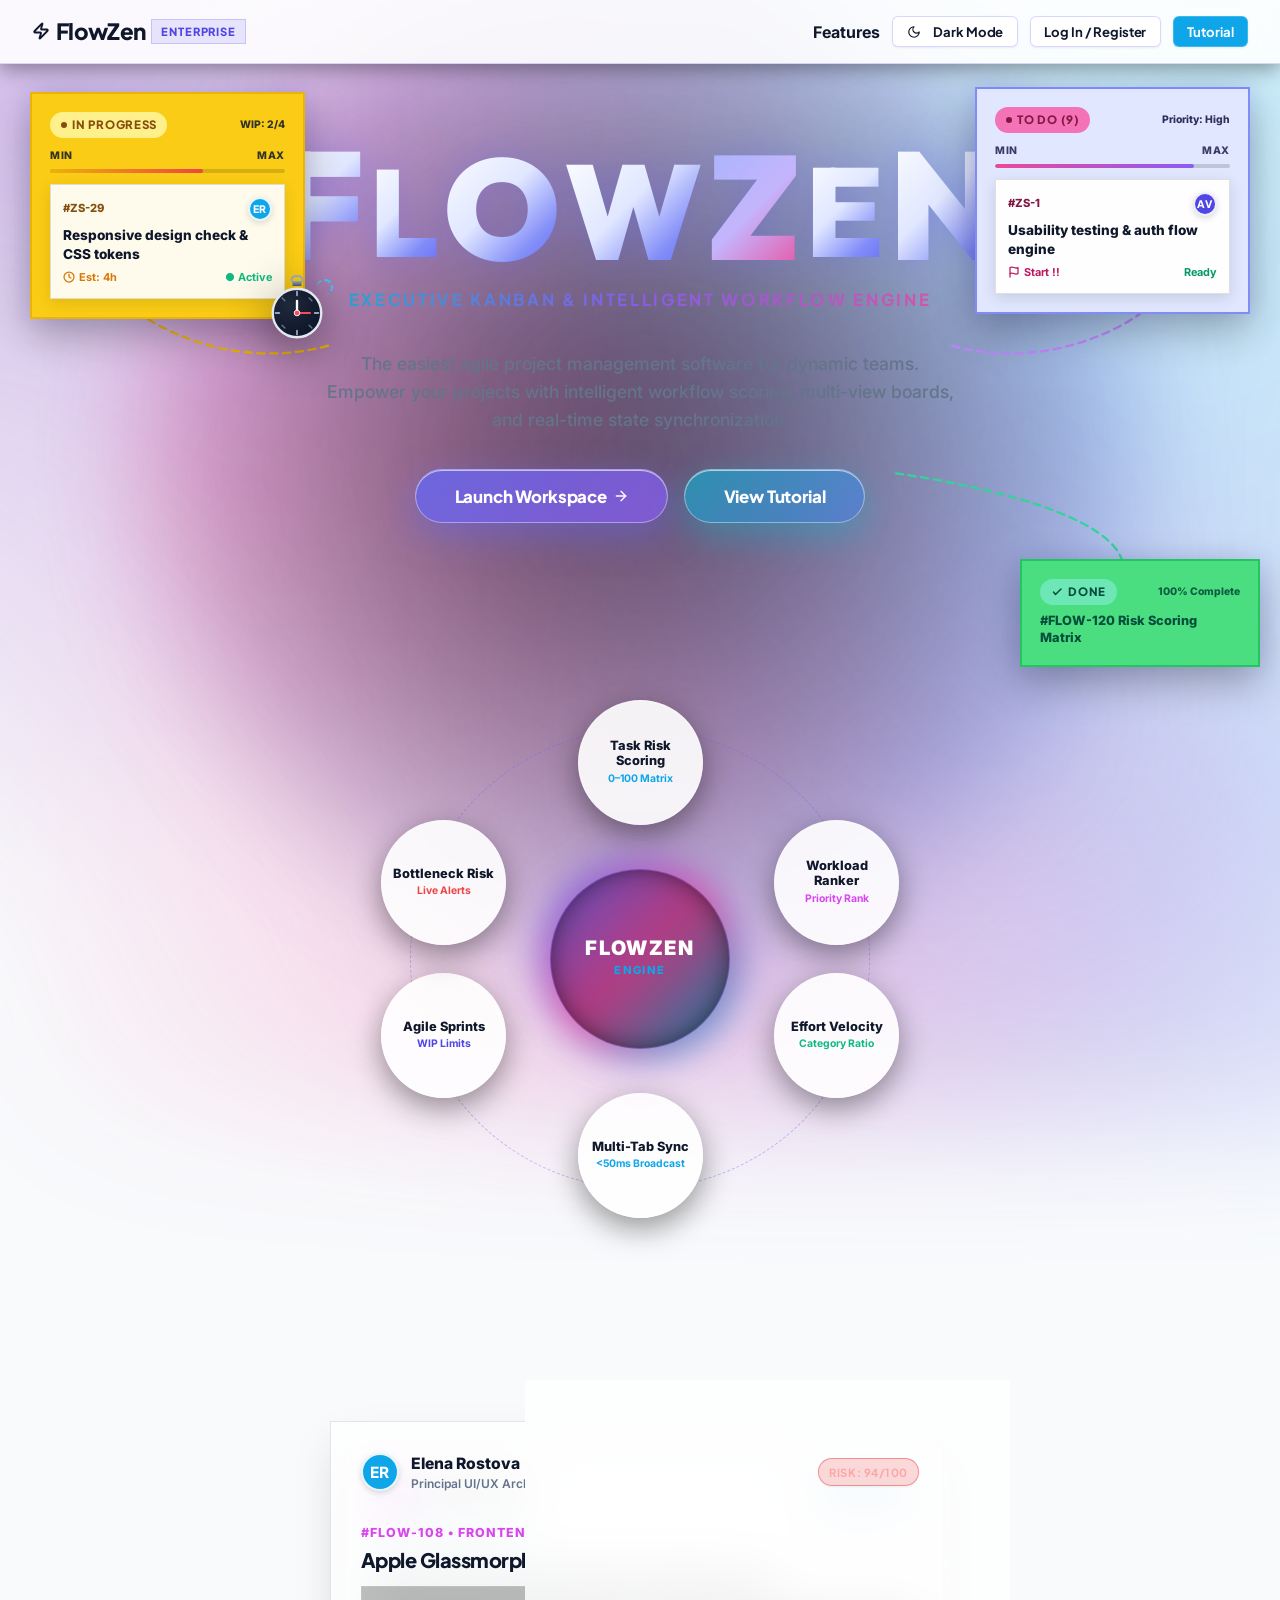
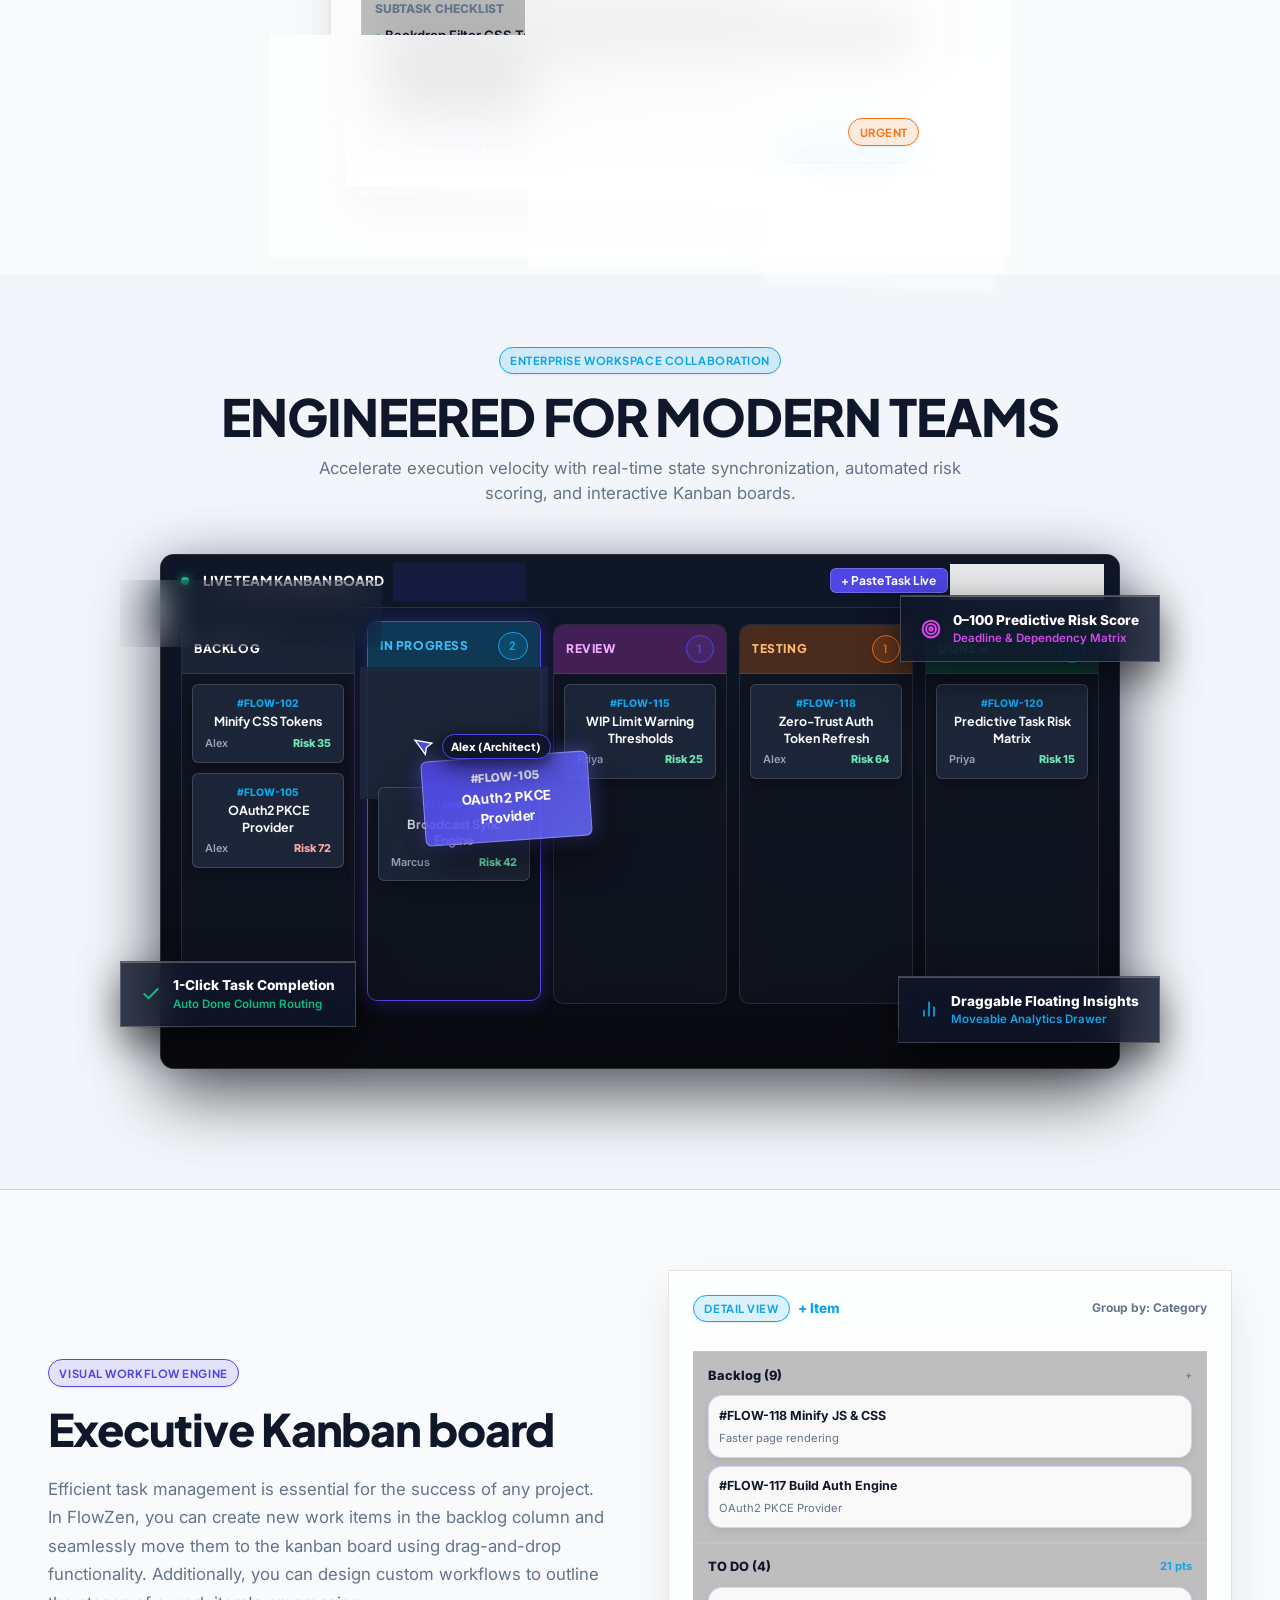
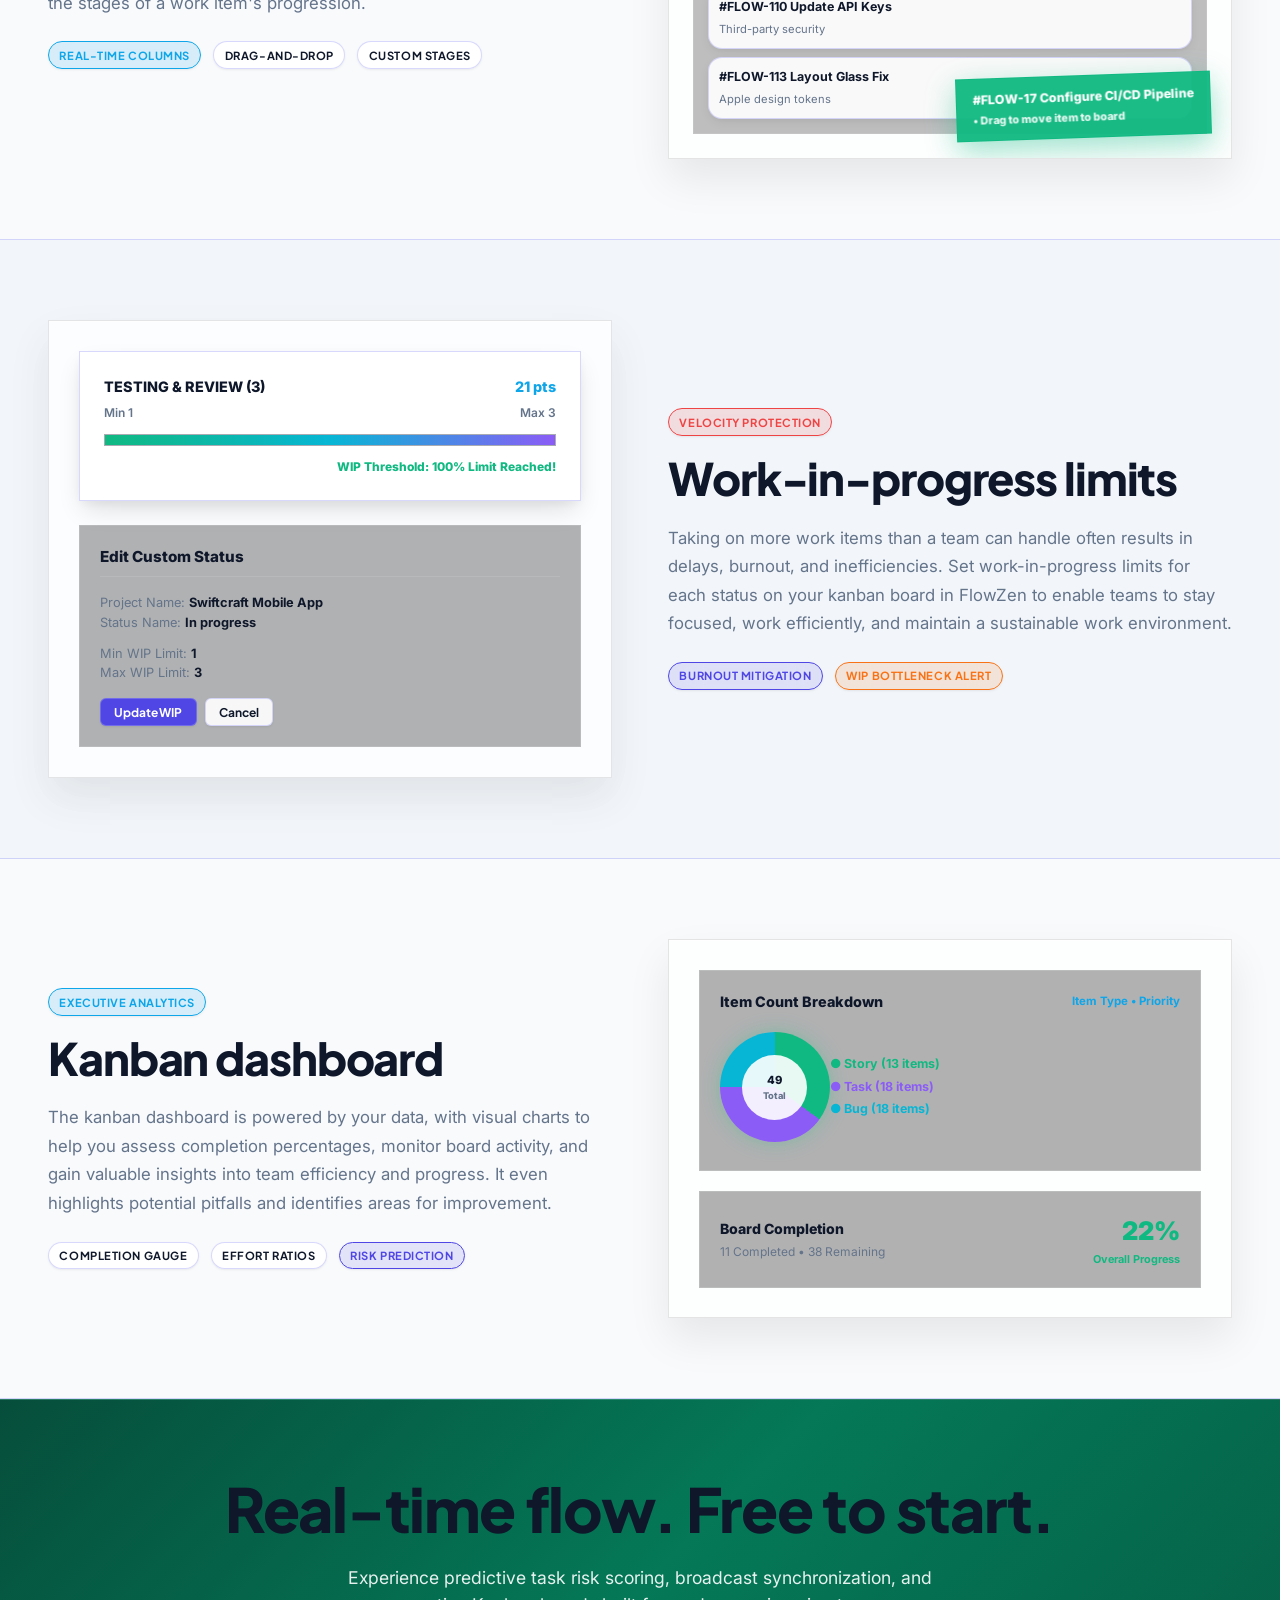
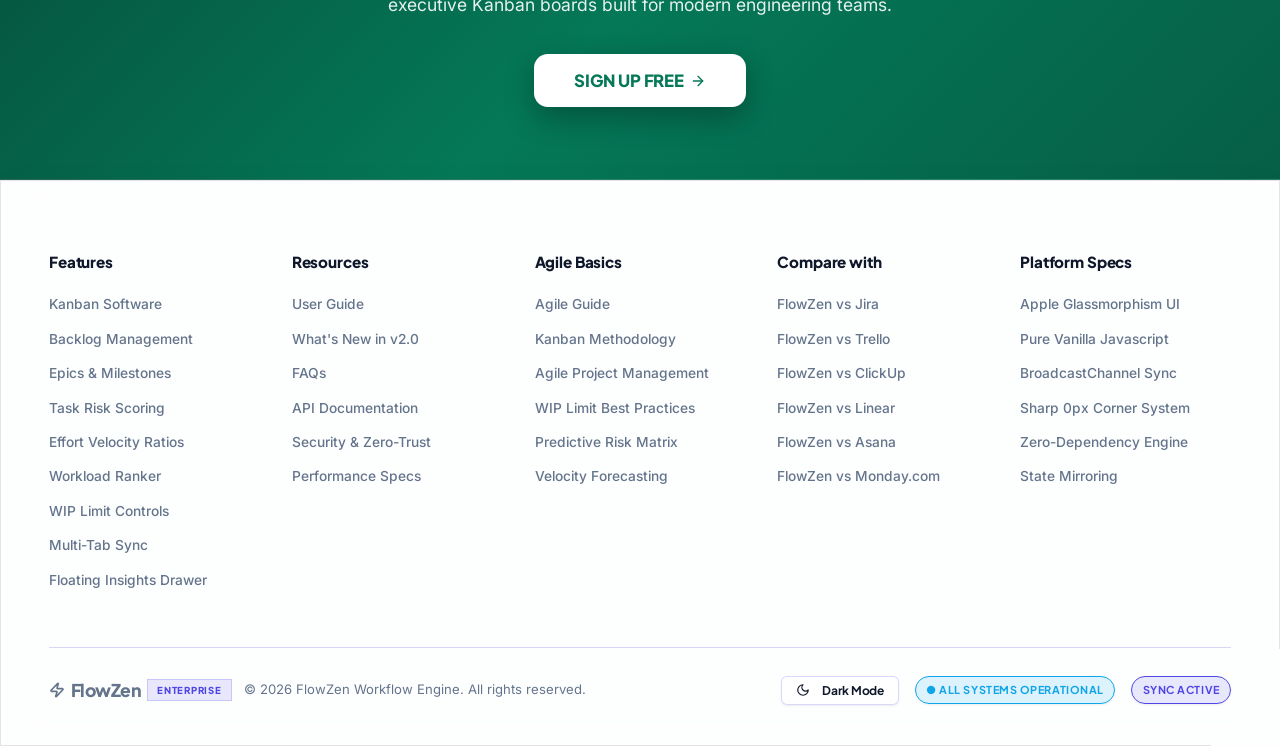
==== index.html @ 570aded1 "Fix CSS transform !important override block and activate multi-event scroll motion engine for hero c" ====
<!doctype html>
<html lang="en">
  <head>
    <meta charset="UTF-8" />
    <meta name="viewport" content="width=device-width, initial-scale=1.0" />
    <title>FlowZen — Collaborative Intelligent Kanban</title>
    <link rel="icon" type="image/svg+xml" href="data:image/svg+xml,<svg xmlns='http://www.w3.org/2000/svg' viewBox='0 0 24 24' fill='none' stroke='%234F46E5' stroke-width='2.5' stroke-linecap='round' stroke-linejoin='round'><path d='M4 14a1 1 0 0 1-.78-1.63l9.9-10.2a.5.5 0 0 1 .86.46l-1.92 6.02A1 1 0 0 0 13 10h7a1 1 0 0 1 .78 1.63l-9.9 10.2a.5.5 0 0 1-.86-.46l1.92-6.02A1 1 0 0 0 11 14z'/></svg>">
    <meta
      name="description"
      content="FlowZen combines real-time collaborative Kanban boards with an executive workflow engine featuring predictive task risk scoring, effort prediction, and automated recommendations."
    />

    <!-- Google Fonts -->
    <link rel="preconnect" href="https://fonts.googleapis.com" />
    <link rel="preconnect" href="https://fonts.gstatic.com" crossorigin />
    <link
      href="https://fonts.googleapis.com/css2?family=Inter:wght@400;500;600;700;800&family=Plus+Jakarta+Sans:wght@500;600;700;800&family=Outfit:wght@600;700;800&display=swap"
      rel="stylesheet"
    />

    <!-- CSS Design System -->
    <link rel="stylesheet" href="css/variables.css" />
    <link rel="stylesheet" href="css/base.css" />
    <link rel="stylesheet" href="css/components.css" />
    <link rel="stylesheet" href="css/board.css" />
    <link rel="stylesheet" href="css/live-kanban-showcase.css" />
    <link rel="stylesheet" href="css/responsive.css" />
  </head>
  <body>
    <!-- Top Executive Navbar -->
    <nav class="navbar">
      <a href="index.html" class="brand-logo" style="display: inline-flex; align-items: center; gap: 6px;">
        <svg width="18" height="18" viewBox="0 0 24 24" fill="none" stroke="currentColor" stroke-width="2.5" stroke-linecap="round" stroke-linejoin="round" class="lucide lucide-zap"><path d="M4 14a1 1 0 0 1-.78-1.63l9.9-10.2a.5.5 0 0 1 .86.46l-1.92 6.02A1 1 0 0 0 13 10h7a1 1 0 0 1 .78 1.63l-9.9 10.2a.5.5 0 0 1-.86-.46l1.92-6.02A1 1 0 0 0 11 14z"/></svg>
        <span>FlowZen</span>
        <span class="brand-badge">ENTERPRISE</span>
      </a>

      <div class="flex items-center gap-3" id="nav-actions-container">
        <a href="#circular-hub" class="font-bold hidden-mobile">Features</a>
        <button class="btn btn-sm btn-outline theme-toggle-btn">
          Dark Mode
        </button>
        <button class="btn btn-sm btn-outline" id="nav-login-btn">
          Log In
        </button>
        <button class="btn btn-sm btn-outline" id="nav-profile-btn" style="display: none;">
          Profile
        </button>
        <button class="btn btn-sm btn-outline" id="nav-logout-btn" style="display: none;">
          Log Out
        </button>
        <button class="btn btn-sm btn-secondary" id="nav-tutorial-btn">
          Tutorial
        </button>
      </div>
    </nav>

    <!-- Hero Section (Zoho Sprints Style Floating Parallax Showcase) -->
    <header class="hero-showcase-container" id="hero-header-section">
      <!-- Animated Dashed Connector Line Tracks Overlay (Wraps around cards, Zoho Sprints Style) -->
      <svg class="hero-svg-connector-overlay" viewBox="0 0 1400 600" fill="none">
        <!-- Left Yellow Card Decorative Dashed Arc -->
        <path d="M 80 80 C 40 240, 220 340, 360 300" stroke="#EAB308" stroke-width="2.5" stroke-linecap="round" stroke-dasharray="8 6" class="moving-dash-path" />
        <!-- Right Purple Card Decorative Dashed Arc -->
        <path d="M 1320 80 C 1360 240, 1180 340, 1040 300" stroke="#C084FC" stroke-width="2.5" stroke-linecap="round" stroke-dasharray="8 6" class="moving-dash-path" />
        <!-- Bottom Green Card Decorative Dashed Arc -->
        <path d="M 980 440 C 1120 460, 1300 510, 1200 590" stroke="#34D399" stroke-width="2.5" stroke-linecap="round" stroke-dasharray="8 6" class="moving-dash-path" />
      </svg>

      <!-- Left Floating Kanban Card (In Progress Stage - Sharp, Sleek, 100% Straight) -->
      <div class="hero-floating-card hero-float-left" id="parallax-card-left">
        <!-- Attached Moving Stopwatch Clock Widget (Sleek & Elegant Executive Style) -->
        <div class="hero-moving-clock-widget" title="Live Sprint Timer">
          <div class="stopwatch-top-crown"></div>
          <div class="stopwatch-ring"></div>
          <svg class="stopwatch-dial-svg" viewBox="0 0 60 60">
            <defs>
              <radialGradient id="clockDialGrad" cx="35%" cy="35%" r="65%">
                <stop offset="0%" stop-color="#1E293B" />
                <stop offset="100%" stop-color="#0F172A" />
              </radialGradient>
            </defs>
            <!-- Dark Glass Metallic Clock Dial -->
            <circle cx="30" cy="30" r="26" fill="url(#clockDialGrad)" stroke="#E2E8F0" stroke-width="2.5" />
            <!-- 12 Fine Precision Tick Marks -->
            <line x1="30" y1="7" x2="30" y2="11" stroke="#94A3B8" stroke-width="2" stroke-linecap="round"/>
            <line x1="30" y1="49" x2="30" y2="53" stroke="#94A3B8" stroke-width="2" stroke-linecap="round"/>
            <line x1="7" y1="30" x2="11" y2="30" stroke="#94A3B8" stroke-width="2" stroke-linecap="round"/>
            <line x1="49" y1="30" x2="53" y2="30" stroke="#94A3B8" stroke-width="2" stroke-linecap="round"/>
            <line x1="14" y1="14" x2="17" y2="17" stroke="#64748B" stroke-width="1.5" stroke-linecap="round"/>
            <line x1="43" y1="43" x2="46" y2="46" stroke="#64748B" stroke-width="1.5" stroke-linecap="round"/>
            <line x1="43" y1="14" x2="46" y2="17" stroke="#64748B" stroke-width="1.5" stroke-linecap="round"/>
            <line x1="14" y1="43" x2="17" y2="46" stroke="#64748B" stroke-width="1.5" stroke-linecap="round"/>

            <!-- Sleek Silver Hour Hand -->
            <line x1="30" y1="30" x2="30" y2="17" stroke="#F8FAFC" stroke-width="2.5" stroke-linecap="round"/>
            <!-- Fast Spinning Crimson Needle Minute Hand -->
            <line x1="30" y1="30" x2="44" y2="30" stroke="#FF4757" stroke-width="2" stroke-linecap="round" class="clock-minute-hand"/>
            <!-- Center Jewel Pin -->
            <circle cx="30" cy="30" r="3" fill="#FF4757" stroke="#F8FAFC" stroke-width="1" />
          </svg>
          <!-- Radiating Elegant Motion Lines -->
          <div class="clock-motion-rays"></div>
        </div>

        <div class="flex items-center justify-between" style="margin-bottom: 0.65rem;">
          <span class="hero-card-stage-pill stage-pill-yellow">
            <span style="width: 6px; height: 6px; border-radius: 50%; background: #854D0E;"></span>
            In Progress
          </span>
          <span style="font-size: 0.65rem; font-weight: 800; opacity: 0.85;">WIP: 2/4</span>
        </div>

        <div class="hero-wip-indicator-bar">
          <span>Min</span>
          <span>Max</span>
        </div>
        <div class="hero-wip-line">
          <div class="hero-wip-line-fill" style="width: 65%; background: linear-gradient(90deg, #EAB308, #EF4444);"></div>
        </div>

        <div style="background: rgba(255, 255, 255, 0.92); backdrop-filter: blur(12px); border-radius: 0px; padding: 0.75rem; border: 1px solid rgba(0, 0, 0, 0.12); box-shadow: 0 4px 14px rgba(0,0,0,0.1);">
          <div class="flex items-center justify-between" style="margin-bottom: 0.35rem;">
            <span style="font-size: 0.7rem; font-weight: 800; color: #854D0E;">#ZS-29</span>
            <div class="avatar-pill" style="width: 24px; height: 24px; font-size: 0.65rem; background: var(--secondary);">ER</div>
          </div>
          <div style="font-size: 0.85rem; font-weight: 800; line-height: 1.35; color: #0F172A; margin-bottom: 0.4rem;">
            Responsive design check & CSS tokens
          </div>
          <div class="flex items-center justify-between" style="font-size: 0.68rem; font-weight: 700; color: #64748B;">
            <span style="display: inline-flex; align-items: center; gap: 4px; color: #D97706;">
              <svg width="12" height="12" viewBox="0 0 24 24" fill="none" stroke="currentColor" stroke-width="2.5" stroke-linecap="round" stroke-linejoin="round"><circle cx="12" cy="12" r="10"/><polyline points="12 6 12 12 16 14"/></svg> Est: 4h
            </span>
            <span style="color: #10B981;">● Active</span>
          </div>
        </div>
      </div>

      <!-- Right Floating Kanban Card (To Do 9 Stage - Sharp, Sleek, 100% Straight) -->
      <div class="hero-floating-card hero-float-right" id="parallax-card-right">
        <div class="flex items-center justify-between" style="margin-bottom: 0.65rem;">
          <span class="hero-card-stage-pill stage-pill-purple">
            <span style="width: 6px; height: 6px; border-radius: 50%; background: #831843;"></span>
            To do (9)
          </span>
          <span style="font-size: 0.65rem; font-weight: 800; opacity: 0.9;">Priority: High</span>
        </div>

        <div class="hero-wip-indicator-bar">
          <span>Min</span>
          <span>Max</span>
        </div>
        <div class="hero-wip-line">
          <div class="hero-wip-line-fill" style="width: 85%; background: linear-gradient(90deg, #EC4899, #8B5CF6);"></div>
        </div>

        <div style="background: rgba(255, 255, 255, 0.95); backdrop-filter: blur(12px); border-radius: 0px; padding: 0.75rem; border: 1px solid rgba(0, 0, 0, 0.12); box-shadow: 0 4px 14px rgba(0,0,0,0.12);">
          <div class="flex items-center justify-between" style="margin-bottom: 0.35rem;">
            <span style="font-size: 0.7rem; font-weight: 800; color: #831843;">#ZS-1</span>
            <div class="avatar-pill" style="width: 24px; height: 24px; font-size: 0.65rem; background: var(--primary);">AV</div>
          </div>
          <div style="font-size: 0.85rem; font-weight: 800; line-height: 1.35; color: #0F172A; margin-bottom: 0.4rem;">
            Usability testing & auth flow engine
          </div>
          <div class="flex items-center justify-between" style="font-size: 0.68rem; font-weight: 700; color: #475569;">
            <span style="display: inline-flex; align-items: center; gap: 4px; color: #BE185D;">
              <svg width="12" height="12" viewBox="0 0 24 24" fill="none" stroke="currentColor" stroke-width="2.5" stroke-linecap="round" stroke-linejoin="round"><path d="M4 15s1-1 4-1 5 2 8 2 4-1 4-1V3s-1 1-4 1-5-2-8-2-4 1-4 1z"/><line x1="4" x2="4" y1="22" y2="15"/></svg> Start !!
            </span>
            <span style="color: #059669;">Ready</span>
          </div>
        </div>
      </div>

      <!-- Bottom Floating Kanban Card (Done Stage - Sharp Corners) -->
      <div class="hero-floating-card hero-float-bottom-right" id="parallax-card-bottom">
        <div class="flex items-center justify-between" style="margin-bottom: 0.45rem;">
          <span class="hero-card-stage-pill stage-pill-green">
            <svg width="12" height="12" viewBox="0 0 24 24" fill="none" stroke="currentColor" stroke-width="3" stroke-linecap="round" stroke-linejoin="round"><polyline points="20 6 9 17 5 12"/></svg>
            Done
          </span>
          <span style="font-size: 0.65rem; font-weight: 800; opacity: 0.9;">100% Complete</span>
        </div>
        <div style="font-size: 0.8rem; font-weight: 800; line-height: 1.35; color: #064E3B;">
          #FLOW-120 Risk Scoring Matrix
        </div>
      </div>

      <!-- Center Hero Headline Content -->
      <div class="hero-center-content text-center">
        <!-- Sequential Typewriter Letter Animation Title -->
        <h1 class="flowzen-animated-title-container" id="typewriter-title">
          <span class="flowzen-single-letter letter-f">F</span>
          <span class="flowzen-single-letter letter-l">L</span>
          <span class="flowzen-single-letter letter-o">O</span>
          <span class="flowzen-single-letter letter-w">W</span>
          <span class="flowzen-single-letter letter-z">Z</span>
          <span class="flowzen-single-letter letter-e">E</span>
          <span class="flowzen-single-letter letter-n">N</span>
        </h1>

        <!-- Significantly Smaller Subtitle Statement -->
        <h2 class="hero-subtitle-small">
          EXECUTIVE KANBAN & INTELLIGENT WORKFLOW ENGINE
        </h2>

        <p style="font-size: 1.1rem; color: var(--color-muted); max-width: 640px; margin: 0 auto 2.2rem auto; line-height: 1.6; font-weight: 500;">
          The easiest agile project management software for dynamic teams. Empower your projects with intelligent workflow scoring, multi-view boards, and real-time state synchronization.
        </p>

        <div
          class="flex items-center justify-center gap-4"
          style="flex-wrap: wrap; margin-bottom: 1.5rem"
        >
          <button class="btn btn-lg hero-btn-glass-primary" id="hero-launch-btn" style="font-size: 1.05rem; padding: 0.95rem 2.4rem; display: inline-flex; align-items: center; gap: 6px;">
            Launch Workspace <svg width="16" height="16" viewBox="0 0 24 24" fill="none" stroke="currentColor" stroke-width="2" stroke-linecap="round" stroke-linejoin="round"><path d="M5 12h14"/><path d="m12 5 7 7-7 7"/></svg>
          </button>
          <button class="btn btn-lg hero-btn-glass-secondary" id="hero-tutorial-btn" style="font-size: 1.05rem; padding: 0.95rem 2.4rem;">
            View Tutorial
          </button>
        </div>
      </div>
    </header>

    <!-- Circular Orbit Feature System Hub -->
    <section id="circular-hub" style="padding: 2rem 1.5rem 4rem 1.5rem;">
      <div class="container text-center">
        <div class="orbit-hub-wrapper">
          <!-- Circular Central Core -->
          <div class="black-hole-core-circular">
            <span style="font-size: 1.25rem; font-weight: 900; color: #FFFFFF; letter-spacing: 0.08em; line-height: 1;">FLOWZEN</span>
            <span style="font-size: 0.7rem; color: var(--accent-cyan); font-weight: 800; letter-spacing: 0.12em; margin-top: 4px;">ENGINE</span>
          </div>

          <!-- Rotating Circular Track & Orbit Nodes -->
          <div class="orbit-ring-track">
            <!-- Node 1: Task Risk Scoring -->
            <div class="orbit-node-circular node-pos-1">
              <div class="orbit-node-inner">
                <span style="font-weight: 800; font-size: 0.8rem; line-height: 1.2;">Task Risk Scoring</span>
                <span style="font-size: 0.65rem; color: var(--accent-cyan); font-weight: 700; margin-top: 2px;">0–100 Matrix</span>
              </div>
            </div>

            <!-- Node 2: Workload Ranker -->
            <div class="orbit-node-circular node-pos-2">
              <div class="orbit-node-inner">
                <span style="font-weight: 800; font-size: 0.8rem; line-height: 1.2;">Workload Ranker</span>
                <span style="font-size: 0.65rem; color: var(--accent-pink); font-weight: 700; margin-top: 2px;">Priority Rank</span>
              </div>
            </div>

            <!-- Node 3: Category Effort Velocity -->
            <div class="orbit-node-circular node-pos-3">
              <div class="orbit-node-inner">
                <span style="font-weight: 800; font-size: 0.8rem; line-height: 1.2;">Effort Velocity</span>
                <span style="font-size: 0.65rem; color: var(--accent-emerald); font-weight: 700; margin-top: 2px;">Category Ratio</span>
              </div>
            </div>

            <!-- Node 4: Multi-Tab Sync -->
            <div class="orbit-node-circular node-pos-4">
              <div class="orbit-node-inner">
                <span style="font-weight: 800; font-size: 0.8rem; line-height: 1.2;">Multi-Tab Sync</span>
                <span style="font-size: 0.65rem; color: var(--secondary); font-weight: 700; margin-top: 2px;">&lt;50ms Broadcast</span>
              </div>
            </div>

            <!-- Node 5: Agile Kanban Sprints -->
            <div class="orbit-node-circular node-pos-5">
              <div class="orbit-node-inner">
                <span style="font-weight: 800; font-size: 0.8rem; line-height: 1.2;">Agile Sprints</span>
                <span style="font-size: 0.65rem; color: var(--primary); font-weight: 700; margin-top: 2px;">WIP Limits</span>
              </div>
            </div>

            <!-- Node 6: Bottleneck Alerts -->
            <div class="orbit-node-circular node-pos-6">
              <div class="orbit-node-inner">
                <span style="font-weight: 800; font-size: 0.8rem; line-height: 1.2;">Bottleneck Risk</span>
                <span style="font-size: 0.65rem; color: var(--accent-coral); font-weight: 700; margin-top: 2px;">Live Alerts</span>
              </div>
            </div>
          </div>
        </div>
      </div>
    </section>

    <!-- 3D Turning Task Cards Section (Dribbble Inspired Automatic Animation) -->
    <section id="3d-card-deck" style="padding: 2rem 1.5rem; position: relative;">
      <div class="container">
        <!-- 3D Card Deck Container (Flawless Automatic 3D Page Flip) -->
        <div class="deck-3d-container" id="deck-container">
          <!-- Card 1 -->
          <div class="task-card-3d active apple-glass-panel" data-card-index="0">
            <div class="flex items-center justify-between" style="border-bottom: 1px solid rgba(255, 255, 255, 0.12); padding-bottom: 0.85rem; margin-bottom: 1rem;">
              <div class="flex items-center gap-3">
                <div class="avatar-pill" style="width: 38px; height: 38px; font-size: 0.95rem; background: var(--primary);">AV</div>
                <div>
                  <div style="font-weight: 800; font-size: 0.98rem;">Alex Vance</div>
                  <div style="font-size: 0.75rem; color: var(--accent-gray); font-weight: 600;">Lead Systems Architect</div>
                </div>
              </div>
              <span class="badge badge-urgent">RISK: 86/100</span>
            </div>

            <div style="font-size: 0.78rem; font-weight: 800; color: var(--accent-cyan); letter-spacing: 0.08em; margin-bottom: 0.35rem;">#FLOW-104 • BACKEND</div>
            <h3 style="font-size: 1.25rem; font-weight: 800; margin-bottom: 0.85rem;">Build Auth Engine & Zero-Trust Middleware</h3>

            <div style="background: rgba(0, 0, 0, 0.25); border: 1px solid rgba(255, 255, 255, 0.1); padding: 0.85rem; margin-bottom: 1rem;">
              <div style="font-size: 0.75rem; font-weight: 800; text-transform: uppercase; color: var(--accent-gray); margin-bottom: 0.4rem;">Subtask Checklist</div>
              <div style="font-size: 0.82rem; font-weight: 600; line-height: 1.6;">
                <span style="color: var(--accent-emerald);">•</span> OAuth2 PKCE Provider Configuration<br />
                <span style="color: var(--accent-emerald);">•</span> JWT Secret Key Rotation System<br />
                <span style="opacity: 0.6;">• Rate Limiting & Anomaly Mitigation</span>
              </div>
            </div>

            <div class="flex items-center justify-between" style="font-size: 0.82rem; font-weight: 700; color: var(--accent-emerald);">
              <span>Est: 4h → Velocity Pred: 5.2h</span>
              <span class="badge badge-primary">IN PROGRESS</span>
            </div>
          </div>

          <!-- Card 2 -->
          <div class="task-card-3d next-1 apple-glass-panel" data-card-index="1">
            <div class="flex items-center justify-between" style="border-bottom: 1px solid rgba(255, 255, 255, 0.12); padding-bottom: 0.85rem; margin-bottom: 1rem;">
              <div class="flex items-center gap-3">
                <div class="avatar-pill" style="width: 38px; height: 38px; font-size: 0.95rem; background: var(--secondary);">ER</div>
                <div>
                  <div style="font-weight: 800; font-size: 0.98rem;">Elena Rostova</div>
                  <div style="font-size: 0.75rem; color: var(--accent-gray); font-weight: 600;">Principal UI/UX Architect</div>
                </div>
              </div>
              <span class="badge badge-urgent" style="background: rgba(239, 68, 68, 0.2); color: #FCA5A5; border-color: rgba(239, 68, 68, 0.5);">RISK: 94/100</span>
            </div>

            <div style="font-size: 0.78rem; font-weight: 800; color: var(--accent-pink); letter-spacing: 0.08em; margin-bottom: 0.35rem;">#FLOW-108 • FRONTEND</div>
            <h3 style="font-size: 1.25rem; font-weight: 800; margin-bottom: 0.85rem;">Apple Glassmorphism Design System</h3>

            <div style="background: rgba(0, 0, 0, 0.25); border: 1px solid rgba(255, 255, 255, 0.1); padding: 0.85rem; margin-bottom: 1rem;">
              <div style="font-size: 0.75rem; font-weight: 800; text-transform: uppercase; color: var(--accent-gray); margin-bottom: 0.4rem;">Subtask Checklist</div>
              <div style="font-size: 0.82rem; font-weight: 600; line-height: 1.6;">
                <span style="color: var(--accent-emerald);">•</span> Backdrop Filter CSS Tokens<br />
                <span style="color: var(--accent-emerald);">•</span> Sharp 0px Border Radius System<br />
                <span style="opacity: 0.6;">• Dark & Light Mode Theme Audit</span>
              </div>
            </div>

            <div class="flex items-center justify-between" style="font-size: 0.82rem; font-weight: 700; color: var(--accent-cyan);">
              <span>Est: 6h → Velocity Pred: 6.8h</span>
              <span class="badge badge-high">URGENT</span>
            </div>
          </div>

          <!-- Card 3 -->
          <div class="task-card-3d next-2 apple-glass-panel" data-card-index="2">
            <div class="flex items-center justify-between" style="border-bottom: 1px solid rgba(255, 255, 255, 0.12); padding-bottom: 0.85rem; margin-bottom: 1rem;">
              <div class="flex items-center gap-3">
                <div class="avatar-pill" style="width: 38px; height: 38px; font-size: 0.95rem; background: var(--accent-pink);">MC</div>
                <div>
                  <div style="font-weight: 800; font-size: 0.98rem;">Marcus Chen</div>
                  <div style="font-size: 0.75rem; color: var(--accent-gray); font-weight: 600;">Senior DevOps Lead</div>
                </div>
              </div>
              <span class="badge badge-low">RISK: 42/100</span>
            </div>

            <div style="font-size: 0.78rem; font-weight: 800; color: var(--accent-emerald); letter-spacing: 0.08em; margin-bottom: 0.35rem;">#FLOW-112 • DEVOPS</div>
            <h3 style="font-size: 1.25rem; font-weight: 800; margin-bottom: 0.85rem;">Broadcast Sync Engine (Multi-Tab Mirroring)</h3>

            <div style="background: rgba(0, 0, 0, 0.25); border: 1px solid rgba(255, 255, 255, 0.1); padding: 0.85rem; margin-bottom: 1rem;">
              <div style="font-size: 0.75rem; font-weight: 800; text-transform: uppercase; color: var(--accent-gray); margin-bottom: 0.4rem;">Subtask Checklist</div>
              <div style="font-size: 0.82rem; font-weight: 600; line-height: 1.6;">
                <span style="color: var(--accent-emerald);">•</span> BroadcastChannel Inter-Tab Mirroring<br />
                <span style="color: var(--accent-emerald);">•</span> Optimistic UI Drag-and-Drop Sync<br />
                <span style="color: var(--accent-emerald);">•</span> Automated Conflict Resolution
              </div>
            </div>

            <div class="flex items-center justify-between" style="font-size: 0.82rem; font-weight: 700; color: var(--accent-pink);">
              <span>Est: 3h → Velocity Pred: 2.9h</span>
              <span class="badge badge-low">READY FOR REVIEW</span>
            </div>
          </div>
        </div>
      </div>
    </section>

    <!-- Team Collaboration Showcase with Floating Glass Feature Boxes (Login/Onboarding Style) -->
    <section class="feature-showcase-section" style="padding: 4.5rem 1.5rem; background: var(--bg-alt);">
      <div class="container text-center">
        <span class="badge badge-low" style="margin-bottom: 0.75rem;">ENTERPRISE WORKSPACE COLLABORATION</span>
        <h2 style="font-size: clamp(2rem, 4.5vw, 3.2rem); font-weight: 800; text-transform: uppercase; margin-bottom: 0.5rem; letter-spacing: -0.02em;">
          ENGINEERED FOR MODERN TEAMS
        </h2>
        <p style="font-size: 1.05rem; color: var(--accent-gray); max-width: 680px; margin: 0 auto 2.5rem auto;">
          Accelerate execution velocity with real-time state synchronization, automated risk scoring, and interactive Kanban boards.
        </p>

        <!-- Illustration Container with 4 Floating Feature Tooltips -->
        <div class="team-illustration-wrapper">
          <!-- Floating Feature Box 1: Top Left -->
          <div class="floating-feature-box float-pos-top-left">
            <div style="display: flex; align-items: center; color: var(--accent-cyan);">
              <svg width="20" height="20" viewBox="0 0 24 24" fill="none" stroke="currentColor" stroke-width="2.5" stroke-linecap="round" stroke-linejoin="round" class="lucide lucide-zap"><path d="M4 14a1 1 0 0 1-.78-1.63l9.9-10.2a.5.5 0 0 1 .86.46l-1.92 6.02A1 1 0 0 0 13 10h7a1 1 0 0 1 .78 1.63l-9.9 10.2a.5.5 0 0 1-.86-.46l1.92-6.02A1 1 0 0 0 11 14z"/></svg>
            </div>
            <div style="text-align: left;">
              <div style="font-weight: 800; font-size: 0.85rem; color: #FFFFFF;">Real-Time Multi-Tab Sync</div>
              <div style="font-size: 0.72rem; color: var(--accent-cyan); font-weight: 600;">Zero-Latency Broadcast Channel</div>
            </div>
          </div>

          <!-- Floating Feature Box 2: Top Right -->
          <div class="floating-feature-box float-pos-top-right">
            <div style="display: flex; align-items: center; color: var(--accent-pink);">
              <svg width="20" height="20" viewBox="0 0 24 24" fill="none" stroke="currentColor" stroke-width="2.5" stroke-linecap="round" stroke-linejoin="round" class="lucide lucide-target"><circle cx="12" cy="12" r="10"/><circle cx="12" cy="12" r="6"/><circle cx="12" cy="12" r="2"/></svg>
            </div>
            <div style="text-align: left;">
              <div style="font-weight: 800; font-size: 0.85rem; color: #FFFFFF;">0–100 Predictive Risk Score</div>
              <div style="font-size: 0.72rem; color: var(--accent-pink); font-weight: 600;">Deadline & Dependency Matrix</div>
            </div>
          </div>

          <!-- LIVE ANIMATED INTERACTIVE KANBAN BOARD SHOWCASE -->
          <div id="live-kanban-showcase-container"></div>

          <!-- Floating Feature Box 3: Bottom Left -->
          <div class="floating-feature-box float-pos-bottom-left">
            <div style="display: flex; align-items: center; color: var(--accent-emerald);">
              <svg width="20" height="20" viewBox="0 0 24 24" fill="none" stroke="currentColor" stroke-width="2.5" stroke-linecap="round" stroke-linejoin="round" class="lucide lucide-check"><path d="M20 6 9 17l-5-5"/></svg>
            </div>
            <div style="text-align: left;">
              <div style="font-weight: 800; font-size: 0.85rem; color: #FFFFFF;">1-Click Task Completion</div>
              <div style="font-size: 0.72rem; color: var(--accent-emerald); font-weight: 600;">Auto Done Column Routing</div>
            </div>
          </div>

          <!-- Floating Feature Box 4: Bottom Right -->
          <div class="floating-feature-box float-pos-bottom-right">
            <div style="display: flex; align-items: center; color: var(--secondary);">
              <svg width="20" height="20" viewBox="0 0 24 24" fill="none" stroke="currentColor" stroke-width="2" stroke-linecap="round" stroke-linejoin="round" class="lucide lucide-bar-chart-2"><line x1="18" x2="18" y1="20" y2="10"/><line x1="12" x2="12" y1="20" y2="4"/><line x1="6" x2="6" y1="20" y2="14"/></svg>
            </div>
            <div style="text-align: left;">
              <div style="font-weight: 800; font-size: 0.85rem; color: #FFFFFF;">Draggable Floating Insights</div>
              <div style="font-size: 0.72rem; color: var(--secondary); font-weight: 600;">Moveable Analytics Drawer</div>
            </div>
          </div>
        </div>
      </div>
    </section>

    <!-- Section 1 (SS 2 Layout): Kanban Board Drag-and-Drop Showcase -->
    <section class="feature-showcase-section">
      <div class="container">
        <div class="showcase-grid">
          <div>
            <span class="badge badge-medium" style="margin-bottom: 1rem;">VISUAL WORKFLOW ENGINE</span>
            <h2 style="font-size: clamp(2rem, 4vw, 2.8rem); font-weight: 800; margin-bottom: 1.25rem; line-height: 1.15;">
              Executive Kanban board
            </h2>
            <p style="font-size: 1.05rem; color: var(--accent-gray); line-height: 1.7; margin-bottom: 1.5rem;">
              Efficient task management is essential for the success of any project. In FlowZen, you can create new work items in the backlog column and seamlessly move them to the kanban board using drag-and-drop functionality. Additionally, you can design custom workflows to outline the stages of a work item's progression.
            </p>
            <div class="flex items-center gap-3" style="flex-wrap: wrap;">
              <span class="badge badge-low">REAL-TIME COLUMNS</span>
              <span class="badge badge-primary">DRAG-AND-DROP</span>
              <span class="badge badge-secondary">CUSTOM STAGES</span>
            </div>
          </div>

          <!-- UI Visual Mockup (SS 2 Style) -->
          <div class="apple-glass-panel" style="padding: 1.5rem; position: relative; overflow: hidden;">
            <div class="flex items-center justify-between" style="margin-bottom: 1rem; border-bottom: 1px solid rgba(255, 255, 255, 0.12); padding-bottom: 0.75rem;">
              <div class="flex items-center gap-2">
                <span class="badge badge-low" style="font-size: 0.7rem;">Detail View</span>
                <span style="font-weight: 800; font-size: 0.85rem; color: var(--accent-cyan);">+ Item</span>
              </div>
              <span style="font-size: 0.75rem; color: var(--accent-gray); font-weight: 700;">Group by: Category</span>
            </div>

            <div class="grid grid-2 gap-3">
              <!-- Backlog Column -->
              <div style="background: rgba(0, 0, 0, 0.25); border: 1px solid rgba(255, 255, 255, 0.1); padding: 0.85rem;">
                <div class="flex items-center justify-between" style="margin-bottom: 0.65rem;">
                  <span style="font-weight: 800; font-size: 0.8rem; color: var(--color-black);">Backlog (9)</span>
                  <span style="font-size: 0.7rem; color: var(--accent-gray);">+</span>
                </div>
                <div class="card" style="padding: 0.65rem; margin-bottom: 0.5rem; font-size: 0.78rem;">
                  <div style="font-weight: 700; margin-bottom: 4px;">#FLOW-118 Minify JS & CSS</div>
                  <div style="font-size: 0.7rem; color: var(--accent-gray);">Faster page rendering</div>
                </div>
                <div class="card" style="padding: 0.65rem; font-size: 0.78rem;">
                  <div style="font-weight: 700; margin-bottom: 4px;">#FLOW-117 Build Auth Engine</div>
                  <div style="font-size: 0.7rem; color: var(--accent-gray);">OAuth2 PKCE Provider</div>
                </div>
              </div>

              <!-- Kanban Board Column -->
              <div style="background: rgba(0, 0, 0, 0.25); border: 1px solid rgba(255, 255, 255, 0.1); padding: 0.85rem;">
                <div class="flex items-center justify-between" style="margin-bottom: 0.65rem;">
                  <span style="font-weight: 800; font-size: 0.8rem; color: var(--color-black);">TO DO (4)</span>
                  <span style="font-size: 0.7rem; color: var(--accent-cyan); font-weight: 700;">21 pts</span>
                </div>
                <div class="card" style="padding: 0.65rem; margin-bottom: 0.5rem; font-size: 0.78rem;">
                  <div style="font-weight: 700; margin-bottom: 4px;">#FLOW-110 Update API Keys</div>
                  <div style="font-size: 0.7rem; color: var(--accent-gray);">Third-party security</div>
                </div>
                <div class="card" style="padding: 0.65rem; font-size: 0.78rem;">
                  <div style="font-weight: 700; margin-bottom: 4px;">#FLOW-113 Layout Glass Fix</div>
                  <div style="font-size: 0.7rem; color: var(--accent-gray);">Apple design tokens</div>
                </div>
              </div>
            </div>

            <!-- Floating Dragged Item Tooltip -->
            <div style="position: absolute; bottom: 1.25rem; right: 1.25rem; background: rgba(16, 185, 129, 0.95); color: #FFF; border: 1px solid #10B981; padding: 0.75rem 1rem; box-shadow: 0 10px 30px rgba(16, 185, 129, 0.4); font-size: 0.78rem; font-weight: 800; transform: rotate(-2deg);">
              <div>#FLOW-17 Configure CI/CD Pipeline</div>
              <div style="font-size: 0.68rem; opacity: 0.9; margin-top: 2px;">• Drag to move item to board</div>
            </div>
          </div>
        </div>
      </div>
    </section>

    <!-- Section 2 (SS 3 Layout): Work-In-Progress Limits with Animated Glowing Progress Bars -->
    <section class="feature-showcase-section" style="background: var(--bg-alt);">
      <div class="container">
        <div class="showcase-grid">
          <!-- Animated Progress Bar UI Mockup (SS 3 Style) -->
          <div class="apple-glass-panel" style="padding: 1.85rem;">
            <div class="wip-progress-card">
              <div class="flex items-center justify-between" style="font-weight: 800; font-size: 0.9rem; margin-bottom: 0.4rem;">
                <span id="wip-status-title">IN PROGRESS (5)</span>
                <span id="wip-pts-label" style="color: var(--accent-cyan); font-weight: 800;">21 pts</span>
              </div>
              <div style="font-size: 0.75rem; color: var(--accent-gray); display: flex; justify-content: space-between; font-weight: 600;">
                <span>Min 1</span>
                <span>Max 3</span>
              </div>

              <!-- Animated Progress Bar Track -->
              <div class="wip-bar-track">
                <div class="wip-bar-fill" id="wip-bar-element"></div>
              </div>
              <div style="font-size: 0.75rem; color: var(--accent-emerald); font-weight: 800; text-align: right;" id="wip-pct-text">
                WIP Threshold: 85% Active
              </div>
            </div>

            <!-- Edit Custom Status Form Mockup -->
            <div style="background: rgba(0, 0, 0, 0.3); border: 1px solid rgba(255, 255, 255, 0.12); padding: 1.25rem;">
              <div style="font-weight: 800; font-size: 0.95rem; margin-bottom: 1rem; border-bottom: 1px solid rgba(255, 255, 255, 0.1); padding-bottom: 0.5rem;">
                Edit Custom Status
              </div>
              <div class="grid grid-2 gap-2" style="font-size: 0.8rem; margin-bottom: 0.75rem;">
                <div><span style="color: var(--accent-gray);">Project Name:</span> <strong>Swiftcraft Mobile App</strong></div>
                <div><span style="color: var(--accent-gray);">Status Name:</span> <strong>In progress</strong></div>
              </div>
              <div class="grid grid-2 gap-2" style="font-size: 0.8rem; margin-bottom: 1rem;">
                <div><span style="color: var(--accent-gray);">Min WIP Limit:</span> <strong>1</strong></div>
                <div><span style="color: var(--accent-gray);">Max WIP Limit:</span> <strong>3</strong></div>
              </div>
              <div class="flex gap-2">
                <button class="btn btn-sm btn-primary" style="font-size: 0.75rem; padding: 0.35rem 0.85rem;">Update WIP</button>
                <button class="btn btn-sm btn-outline" style="font-size: 0.75rem; padding: 0.35rem 0.85rem;">Cancel</button>
              </div>
            </div>
          </div>

          <div>
            <span class="badge badge-urgent" style="margin-bottom: 1rem;">VELOCITY PROTECTION</span>
            <h2 style="font-size: clamp(2rem, 4vw, 2.8rem); font-weight: 800; margin-bottom: 1.25rem; line-height: 1.15;">
              Work-in-progress limits
            </h2>
            <p style="font-size: 1.05rem; color: var(--accent-gray); line-height: 1.7; margin-bottom: 1.5rem;">
              Taking on more work items than a team can handle often results in delays, burnout, and inefficiencies. Set work-in-progress limits for each status on your kanban board in FlowZen to enable teams to stay focused, work efficiently, and maintain a sustainable work environment.
            </p>
            <div class="flex items-center gap-3" style="flex-wrap: wrap;">
              <span class="badge badge-medium">BURNOUT MITIGATION</span>
              <span class="badge badge-high">WIP BOTTLENECK ALERT</span>
            </div>
          </div>
        </div>
      </div>
    </section>

    <!-- Section 3 (SS 4 Layout): Kanban Dashboard & Predictive Engine -->
    <section class="feature-showcase-section">
      <div class="container">
        <div class="showcase-grid">
          <div>
            <span class="badge badge-low" style="margin-bottom: 1rem;">EXECUTIVE ANALYTICS</span>
            <h2 style="font-size: clamp(2rem, 4vw, 2.8rem); font-weight: 800; margin-bottom: 1.25rem; line-height: 1.15;">
              Kanban dashboard
            </h2>
            <p style="font-size: 1.05rem; color: var(--accent-gray); line-height: 1.7; margin-bottom: 1.5rem;">
              The kanban dashboard is powered by your data, with visual charts to help you assess completion percentages, monitor board activity, and gain valuable insights into team efficiency and progress. It even highlights potential pitfalls and identifies areas for improvement.
            </p>
            <div class="flex items-center gap-3" style="flex-wrap: wrap;">
              <span class="badge badge-primary">COMPLETION GAUGE</span>
              <span class="badge badge-secondary">EFFORT RATIOS</span>
              <span class="badge badge-medium">RISK PREDICTION</span>
            </div>
          </div>

          <!-- Dashboard Charts Visual Mockup (SS 4 Style) -->
          <div class="apple-glass-panel" style="padding: 1.85rem; position: relative;">
            <div style="background: rgba(0, 0, 0, 0.3); border: 1px solid rgba(255, 255, 255, 0.12); padding: 1.25rem; margin-bottom: 1.25rem;">
              <div class="flex items-center justify-between" style="margin-bottom: 0.75rem;">
                <span style="font-weight: 800; font-size: 0.9rem; color: var(--color-black);">Item Count Breakdown</span>
                <span style="font-size: 0.72rem; color: var(--accent-cyan); font-weight: 700;">Item Type • Priority</span>
              </div>

              <!-- CSS Donut Chart Mockup -->
              <div class="flex items-center justify-around" style="padding: 0.5rem 0;">
                <div style="width: 110px; height: 110px; border-radius: 50%; background: conic-gradient(#10B981 0% 35%, #8B5CF6 35% 75%, #06B6D4 75% 100%); display: flex; align-items: center; justify-content: center; box-shadow: 0 0 20px rgba(16, 185, 129, 0.3);">
                  <div style="width: 65px; height: 65px; border-radius: 50%; background: var(--bg-card); display: flex; flex-direction: column; align-items: center; justify-content: center; font-size: 0.7rem; font-weight: 800;">
                    <span>49</span>
                    <span style="font-size: 0.58rem; color: var(--accent-gray);">Total</span>
                  </div>
                </div>

                <div style="font-size: 0.78rem; font-weight: 700; line-height: 1.8;">
                  <div style="color: #10B981;">● Story (13 items)</div>
                  <div style="color: #8B5CF6;">● Task (18 items)</div>
                  <div style="color: #06B6D4;">● Bug (18 items)</div>
                </div>
              </div>
            </div>

            <!-- Board Completion Metric -->
            <div style="background: rgba(0, 0, 0, 0.3); border: 1px solid rgba(255, 255, 255, 0.12); padding: 1.25rem;" class="flex items-center justify-between">
              <div>
                <div style="font-weight: 800; font-size: 0.88rem; margin-bottom: 4px;">Board Completion</div>
                <div style="font-size: 0.75rem; color: var(--accent-gray);">11 Completed • 38 Remaining</div>
              </div>
              <div style="text-align: right;">
                <span style="font-size: 1.6rem; font-weight: 900; color: var(--accent-emerald);">22%</span>
                <div style="font-size: 0.68rem; color: var(--accent-emerald); font-weight: 700;">Overall Progress</div>
              </div>
            </div>
          </div>
        </div>
      </div>
    </section>

    <!-- Section 4 (SS 5 Banner): Green Launch Banner -->
    <section class="cta-banner-green">
      <div class="container">
        <h2 style="font-size: clamp(2.2rem, 5vw, 3.8rem); font-weight: 900; margin-bottom: 1.25rem; letter-spacing: -0.02em;">
          Real-time flow. Free to start.
        </h2>
        <p style="font-size: 1.1rem; opacity: 0.9; max-width: 600px; margin: 0 auto 2.25rem auto;">
          Experience predictive task risk scoring, broadcast synchronization, and executive Kanban boards built for modern engineering teams.
        </p>
        <button class="btn btn-lg" id="cta-banner-launch-btn" style="background: #FFFFFF; color: #047857; font-weight: 900; font-size: 1.05rem; padding: 1rem 2.5rem; border: none; box-shadow: 0 10px 30px rgba(0,0,0,0.3); display: inline-flex; align-items: center; gap: 6px;">
          SIGN UP FREE <svg width="16" height="16" viewBox="0 0 24 24" fill="none" stroke="currentColor" stroke-width="2" stroke-linecap="round" stroke-linejoin="round"><path d="M5 12h14"/><path d="m12 5 7 7-7 7"/></svg>
        </button>
      </div>
    </section>

    <!-- Section 5 (SS 5 Long Footer): 5-Column Executive Footer -->
    <footer class="executive-long-footer apple-glass-panel">
      <div class="container">
        <div class="footer-5col-grid">
          <!-- Col 1: Features -->
          <div>
            <h4 class="footer-col-title">Features</h4>
            <ul class="footer-col-list">
              <li><a href="boards.html">Kanban Software</a></li>
              <li><a href="boards.html">Backlog Management</a></li>
              <li><a href="boards.html">Epics & Milestones</a></li>
              <li><a href="boards.html">Task Risk Scoring</a></li>
              <li><a href="boards.html">Effort Velocity Ratios</a></li>
              <li><a href="boards.html">Workload Ranker</a></li>
              <li><a href="boards.html">WIP Limit Controls</a></li>
              <li><a href="boards.html">Multi-Tab Sync</a></li>
              <li><a href="boards.html">Floating Insights Drawer</a></li>
            </ul>
          </div>

          <!-- Col 2: Resources -->
          <div>
            <h4 class="footer-col-title">Resources</h4>
            <ul class="footer-col-list">
              <li><a href="#tutorial-modal" id="footer-link-userguide">User Guide</a></li>
              <li><a href="#tutorial-modal" id="footer-link-whatsnew">What's New in v2.0</a></li>
              <li><a href="#tutorial-modal" id="footer-link-faqs">FAQs</a></li>
              <li><a href="#tutorial-modal" id="footer-link-api">API Documentation</a></li>
              <li><a href="#tutorial-modal" id="footer-link-security">Security & Zero-Trust</a></li>
              <li><a href="#tutorial-modal" id="footer-link-performance">Performance Specs</a></li>
            </ul>
          </div>

          <!-- Col 3: Agile Basics -->
          <div>
            <h4 class="footer-col-title">Agile Basics</h4>
            <ul class="footer-col-list">
              <li><a href="#circular-hub">Agile Guide</a></li>
              <li><a href="#circular-hub">Kanban Methodology</a></li>
              <li><a href="#circular-hub">Agile Project Management</a></li>
              <li><a href="#circular-hub">WIP Limit Best Practices</a></li>
              <li><a href="#circular-hub">Predictive Risk Matrix</a></li>
              <li><a href="#circular-hub">Velocity Forecasting</a></li>
            </ul>
          </div>

          <!-- Col 4: Compare With -->
          <div>
            <h4 class="footer-col-title">Compare with</h4>
            <ul class="footer-col-list">
              <li><a href="boards.html">FlowZen vs Jira</a></li>
              <li><a href="boards.html">FlowZen vs Trello</a></li>
              <li><a href="boards.html">FlowZen vs ClickUp</a></li>
              <li><a href="boards.html">FlowZen vs Linear</a></li>
              <li><a href="boards.html">FlowZen vs Asana</a></li>
              <li><a href="boards.html">FlowZen vs Monday.com</a></li>
            </ul>
          </div>

          <!-- Col 5: Platform Specs -->
          <div>
            <h4 class="footer-col-title">Platform Specs</h4>
            <ul class="footer-col-list">
              <li><a href="#3d-card-deck">Apple Glassmorphism UI</a></li>
              <li><a href="#3d-card-deck">Pure Vanilla Javascript</a></li>
              <li><a href="#3d-card-deck">BroadcastChannel Sync</a></li>
              <li><a href="#3d-card-deck">Sharp 0px Corner System</a></li>
              <li><a href="#3d-card-deck">Zero-Dependency Engine</a></li>
              <li><a href="#3d-card-deck">State Mirroring</a></li>
            </ul>
          </div>
        </div>

        <!-- Bottom Copyright Bar -->
        <div class="flex items-center justify-between" style="border-top: 1px solid var(--color-border); padding-top: 1.75rem; flex-wrap: wrap; gap: 1rem; font-size: 0.82rem; color: var(--accent-gray);">
          <div class="flex items-center gap-3">
            <a href="index.html" class="brand-logo" style="font-size: 1.1rem; display: inline-flex; align-items: center; gap: 6px;">
              <svg width="16" height="16" viewBox="0 0 24 24" fill="none" stroke="currentColor" stroke-width="2.5" stroke-linecap="round" stroke-linejoin="round" class="lucide lucide-zap"><path d="M4 14a1 1 0 0 1-.78-1.63l9.9-10.2a.5.5 0 0 1 .86.46l-1.92 6.02A1 1 0 0 0 13 10h7a1 1 0 0 1 .78 1.63l-9.9 10.2a.5.5 0 0 1-.86-.46l1.92-6.02A1 1 0 0 0 11 14z"/></svg>
              <span>FlowZen</span>
              <span class="brand-badge" style="font-size: 0.6rem;">ENTERPRISE</span>
            </a>
            <span>© 2026 FlowZen Workflow Engine. All rights reserved.</span>
          </div>

          <div class="flex items-center gap-4">
            <button class="btn btn-sm btn-outline theme-toggle-btn" style="font-size: 0.75rem;">Toggle Light/Dark</button>
            <span class="badge badge-low" style="font-size: 0.68rem;">● ALL SYSTEMS OPERATIONAL</span>
            <span class="badge badge-medium" style="font-size: 0.68rem;">SYNC ACTIVE</span>
          </div>
        </div>
      </div>
    </footer>

    <!-- Modal: Tutorial Modal -->
    <div class="modal-backdrop" id="tutorial-modal">
      <div class="modal" style="max-width: 650px; border-radius: 0px !important;">
        <div class="modal-header">
          <h3 class="modal-title">FLOWZEN SYSTEM TUTORIAL</h3>
          <button class="modal-close" data-close-modal aria-label="Close">
            <svg width="16" height="16" viewBox="0 0 24 24" fill="none" stroke="currentColor" stroke-width="2" stroke-linecap="round" stroke-linejoin="round"><path d="M18 6 6 18"/><path d="m6 6 12 12"/></svg>
          </button>
        </div>
        <div class="modal-body">
          <div
            class="card card-purple"
            style="margin-bottom: 1.25rem; padding: 1.25rem;"
          >
            <h3 style="font-size: 1.2rem; margin-bottom: 0.5rem">
              Welcome to FlowZen Engine
            </h3>
            <p
              style="
                font-size: 0.92rem;
                line-height: 1.5;
                color: var(--color-black);
              "
            >
              FlowZen combines real-time collaborative Kanban boards with an
              <strong>intelligent workflow engine</strong>.
            </p>
          </div>

          <div
            style="
              display: flex;
              flex-direction: column;
              gap: 1rem;
              margin-bottom: 1.5rem;
            "
          >
            <div class="card card-yellow" style="padding: 1rem">
              <strong style="font-size: 0.95rem"
                >1. Dynamic Task Risk Scoring (0–100)</strong
              >
              <p style="font-size: 0.85rem; margin-top: 4px; margin-bottom: 0">
                Evaluates deadline pressure, priority, estimated hours, and dependencies.
              </p>
            </div>

            <div class="card card-cyan" style="padding: 1rem">
              <strong style="font-size: 0.95rem"
                >2. Recommended Task Execution</strong
              >
              <p style="font-size: 0.85rem; margin-top: 4px; margin-bottom: 0">
                Ranks active tasks using weighted scoring to surface the highest-value task.
              </p>
            </div>

            <div class="card card-pink" style="padding: 1rem">
              <strong style="font-size: 0.95rem"
                >3. Multi-Tab Broadcast Sync</strong
              >
              <p style="font-size: 0.85rem; margin-top: 4px; margin-bottom: 0">
                Synchronizes board moves and edits across browser tabs instantly.
              </p>
            </div>
          </div>

          <div class="modal-footer">
            <button type="button" class="btn btn-outline" data-close-modal>
              Close
            </button>
            <button
              type="button"
              class="btn btn-primary"
              id="tutorial-launch-workspace-btn"
            >
              Launch Workspace
            </button>
          </div>
        </div>
      </div>
    </div>

    <!-- Modal: Auth Modal -->
    <div class="modal-backdrop" id="auth-modal">
      <div class="modal" style="max-width: 440px; border-radius: 0px !important;">
        <div class="modal-header">
          <h3 class="modal-title" id="auth-modal-title">SIGN IN TO FLOWZEN</h3>
          <button class="modal-close" data-close-modal aria-label="Close">
            <svg width="16" height="16" viewBox="0 0 24 24" fill="none" stroke="currentColor" stroke-width="2" stroke-linecap="round" stroke-linejoin="round"><path d="M18 6 6 18"/><path d="m6 6 12 12"/></svg>
          </button>
        </div>
        <div class="modal-body">
          <div class="flex items-center gap-2" style="margin-bottom: 1.25rem;">
            <button type="button" class="btn btn-sm btn-primary" id="auth-tab-login" style="flex: 1;">Log In</button>
            <button type="button" class="btn btn-sm btn-outline" id="auth-tab-signup" style="flex: 1;">Register</button>
          </div>

          <form id="auth-form">
            <div class="form-group">
              <label class="form-label">Email Address</label>
              <input type="email" class="input" id="auth-email-input" required placeholder="your.email@company.com" />
            </div>

            <div class="form-group">
              <label class="form-label">Password</label>
              <input type="password" class="input" id="auth-password-input" required placeholder="••••••••" />
            </div>

            <div id="signup-extra-fields" style="display: none;">
              <div class="form-group">
                <label class="form-label">Full Name</label>
                <input type="text" class="input" id="auth-name-input" placeholder="e.g. Alex Vance" />
              </div>
              <div class="grid grid-2 gap-2">
                <div class="form-group">
                  <label class="form-label">Age</label>
                  <input type="number" class="input" id="auth-age-input" placeholder="28" />
                </div>
                <div class="form-group">
                  <label class="form-label">Role</label>
                  <select class="select" id="auth-role-input">
                    <option value="Software Engineer">Software Engineer</option>
                    <option value="Product Designer">Product Designer</option>
                    <option value="Product Manager">Product Manager</option>
                    <option value="DevOps Lead">DevOps Lead</option>
                  </select>
                </div>
              </div>
            </div>

            <button type="submit" class="btn btn-primary btn-lg" id="auth-submit-btn" style="width: 100%; margin-top: 0.5rem;">
              Sign In
            </button>
          </form>

          <div style="margin-top: 1rem; text-align: center;">
            <button type="button" class="btn btn-sm btn-secondary" id="demo-quick-login-btn" style="width: 100%;">
              Quick Demo Login
            </button>
          </div>

          <div style="margin-top: 1.25rem; text-align: center; font-size: 0.88rem;">
            <span id="auth-toggle-msg">Don't have an account?</span>
            <button type="button" class="btn btn-sm btn-outline" id="auth-toggle-mode-btn" style="margin-left: 0.5rem;">
              Sign Up
            </button>
          </div>
        </div>
      </div>
    </div>

    <!-- JS Module Scripts -->
    <script type="module">
      import {
        initAuth,
        loginUser,
        signUpUser,
        demoQuickLogin,
        getCurrentUser,
        logoutUser,
        updateUserProfile,
      } from "./js/auth.js";
      import { initTheme } from "./js/theme.js";
      import {
        openModal,
        closeModal,
        escapeHTML,
        showToast,
        openUserProfileModal,
      } from "./js/ui-utils.js";
      import { initLiveKanbanShowcase } from "./js/live-kanban-showcase.js";

      let isSignUpMode = false;
      let cardDeckIndex = 0;
      let autoTurnTimer = null;

      document.addEventListener("DOMContentLoaded", () => {
        initTheme();
        initLiveKanbanShowcase();

        // Zoho Sprints Style Hero Floating Cards Scroll Parallax & Convergence Engine
        const cardLeft = document.getElementById("parallax-card-left");
        const cardRight = document.getElementById("parallax-card-right");
        const cardBottom = document.getElementById("parallax-card-bottom");

        function updateHeroCardMotion() {
          const scrollY = window.scrollY || window.pageYOffset || document.documentElement.scrollTop || 0;

          if (scrollY < 1400) {
            // Convergence motion:
            // Scroll DOWN (scrollY increases): moveX grows from 0 up to +185px (cards slide INWARD closer together)
            // Scroll UP (scrollY decreases back to 0): moveX shrinks back to 0 (cards slide OUTWARD farther apart)
            const maxInwardDistance = 185;
            const progress = Math.min(scrollY / 450, 1);
            const moveX = progress * maxInwardDistance;
            const translateYLeft = scrollY * 0.38;
            const translateYRight = scrollY * 0.32;
            const translateYBottom = scrollY * 0.22;

            if (cardLeft) {
              cardLeft.style.setProperty("transform", `translate3d(${moveX}px, ${translateYLeft}px, 0) rotate(0deg)`, "important");
            }
            if (cardRight) {
              cardRight.style.setProperty("transform", `translate3d(${-moveX}px, ${translateYRight}px, 0) rotate(0deg)`, "important");
            }
            if (cardBottom) {
              cardBottom.style.setProperty("transform", `translate3d(${-moveX * 0.5}px, ${translateYBottom}px, 0) rotate(0deg)`, "important");
            }
          }
        }

        let isTicking = false;
        function onScrollHandler() {
          if (!isTicking) {
            window.requestAnimationFrame(() => {
              updateHeroCardMotion();
              isTicking = false;
            });
            isTicking = true;
          }
        }

        window.addEventListener("scroll", onScrollHandler, { passive: true });
        window.addEventListener("resize", onScrollHandler, { passive: true });
        window.addEventListener("wheel", onScrollHandler, { passive: true });
        window.addEventListener("touchmove", onScrollHandler, { passive: true });

        // Initial trigger on load
        updateHeroCardMotion();
        setTimeout(updateHeroCardMotion, 100);
        setTimeout(updateHeroCardMotion, 400);

        window.addEventListener("pageshow", (e) => {
          if (e.persisted) {
            window.location.reload();
          }
        });

        initAuth((user) => {
          updateNavbarState(user);
        });

        const urlParams = new URLSearchParams(window.location.search);
        const actionParam = urlParams.get("action");
        if (actionParam === "login" || actionParam === "signup") {
          setAuthMode(actionParam === "signup");
        }

        document
          .getElementById("auth-tab-login")
          .addEventListener("click", () => {
            setAuthMode(false);
          });
        document
          .getElementById("auth-tab-signup")
          .addEventListener("click", () => {
            setAuthMode(true);
          });

        const navLogoutBtn = document.getElementById("nav-logout-btn");
        if (navLogoutBtn) {
          navLogoutBtn.addEventListener("click", () => {
            logoutUser();
          });
        }

        // Flawless Automatic 3D Card Turning Logic
        const deckCards = Array.from(document.querySelectorAll(".task-card-3d"));

        function updateDeckView() {
          deckCards.forEach((card, idx) => {
            card.className = "task-card-3d apple-glass-panel";
            const diff = (idx - cardDeckIndex + deckCards.length) % deckCards.length;

            if (diff === 0) {
              card.classList.add("active");
            } else if (diff === 1) {
              card.classList.add("next-1");
            } else if (diff === 2) {
              card.classList.add("next-2");
            } else {
              card.classList.add("turned");
            }
          });
        }

        function turnNextCard() {
          cardDeckIndex = (cardDeckIndex + 1) % deckCards.length;
          updateDeckView();
        }

        // Start automatic continuous 3D page turning every 2.8s
        autoTurnTimer = setInterval(turnNextCard, 2800);

        // Step-by-Step Typewriter Letter Reveal: F -> L -> O -> W -> Z -> E -> N -> Glow Flash -> Stable Static
        const titleContainer = document.getElementById("typewriter-title");
        if (titleContainer) {
          const letters = Array.from(titleContainer.querySelectorAll(".flowzen-single-letter"));
          letters.forEach((letter, index) => {
            setTimeout(() => {
              letter.classList.add("visible");
              // Once all 7 letters have appeared, trigger the one-shot neon glow burst
              if (index === letters.length - 1) {
                setTimeout(() => {
                  titleContainer.classList.add("glow-once-active");
                }, 280);
              }
            }, 180 + index * 160);
          });
        }

        // Animated Progress Bar Sequence (WIP Limits Showcase)
        const wipFill = document.getElementById("wip-bar-element");
        const wipPct = document.getElementById("wip-pct-text");
        const wipTitle = document.getElementById("wip-status-title");

        if (wipFill) {
          let wipStep = 0;
          const wipStages = [
            { title: "TO DO (8)", pct: 40, text: "WIP Threshold: 40% Active" },
            { title: "IN PROGRESS (5)", pct: 85, text: "WIP Threshold: 85% Active (Glow Alert)" },
            { title: "TESTING & REVIEW (3)", pct: 100, text: "WIP Threshold: 100% Limit Reached!" }
          ];

          function animateWipBar() {
            const stage = wipStages[wipStep];
            wipFill.style.width = stage.pct + "%";
            if (wipTitle) wipTitle.innerText = stage.title;
            if (wipPct) wipPct.innerText = stage.text;

            if (stage.pct >= 85) {
              wipFill.classList.add("glowing");
            } else {
              wipFill.classList.remove("glowing");
            }

            wipStep = (wipStep + 1) % wipStages.length;
          }

          animateWipBar();
          setInterval(animateWipBar, 2400);
        }

        function updateNavbarState(user) {
          const loginBtn = document.getElementById("nav-login-btn");
          const profileBtn = document.getElementById("nav-profile-btn");
          const logoutBtn = document.getElementById("nav-logout-btn");
          if (loginBtn) {
            if (user) {
              loginBtn.innerText = "Workspaces";
              if (profileBtn) {
                profileBtn.innerText = `Profile (${user.displayName || user.email.split("@")[0]})`;
                profileBtn.style.display = "inline-flex";
                profileBtn.onclick = () => {
                  openUserProfileModal(getCurrentUser(), updateUserProfile);
                };
              }
              if (logoutBtn) logoutBtn.style.display = "inline-flex";
            } else {
              loginBtn.innerText = "Log In / Register";
              if (profileBtn) profileBtn.style.display = "none";
              if (logoutBtn) logoutBtn.style.display = "none";
            }
          }
        }

        function handleWorkspaceLaunch(e) {
          if (e) e.preventDefault();
          const user = getCurrentUser();
          if (user) {
            window.location.href = "boards.html";
          } else {
            setAuthMode(false);
          }
        }

        document
          .getElementById("nav-login-btn")
          .addEventListener("click", handleWorkspaceLaunch);

        document
          .getElementById("hero-launch-btn")
          .addEventListener("click", handleWorkspaceLaunch);

        const ctaBannerBtn = document.getElementById("cta-banner-launch-btn");
        if (ctaBannerBtn) {
          ctaBannerBtn.addEventListener("click", handleWorkspaceLaunch);
        }

        const footerLaunchBtn = document.getElementById("footer-launch-btn");
        if (footerLaunchBtn) {
          footerLaunchBtn.addEventListener("click", handleWorkspaceLaunch);
        }

        const tutorialLaunchBtn = document.getElementById(
          "tutorial-launch-workspace-btn",
        );
        if (tutorialLaunchBtn) {
          tutorialLaunchBtn.addEventListener("click", (e) => {
            closeModal("tutorial-modal");
            handleWorkspaceLaunch(e);
          });
        }

        document
          .getElementById("nav-tutorial-btn")
          .addEventListener("click", () => {
            openModal("tutorial-modal");
          });

        document
          .getElementById("hero-tutorial-btn")
          .addEventListener("click", () => {
            openModal("tutorial-modal");
          });

        document
          .getElementById("demo-quick-login-btn")
          .addEventListener("click", () => {
            try {
              demoQuickLogin();
              closeModal("auth-modal");
              window.location.href = "boards.html";
            } catch (e) {
              console.error(e);
              showToast(
                e.message || "Could not log in to demo account.",
                "error",
              );
            }
          });

        document
          .getElementById("auth-toggle-mode-btn")
          .addEventListener("click", () => {
            setAuthMode(!isSignUpMode);
          });

        document
          .getElementById("auth-form")
          .addEventListener("submit", async (e) => {
            e.preventDefault();
            const email = document
              .getElementById("auth-email-input")
              .value.trim();
            const password = document.getElementById(
              "auth-password-input",
            ).value;
            const name = document
              .getElementById("auth-name-input")
              .value.trim();
            const age = document.getElementById("auth-age-input").value.trim();
            const role = document.getElementById("auth-role-input").value;

            const submitBtn = document.getElementById("auth-submit-btn");
            const originalBtnText = submitBtn.innerText;
            submitBtn.disabled = true;
            submitBtn.innerText = "Please wait...";

            try {
              if (isSignUpMode) {
                await signUpUser(email, password, name, age, role);
              } else {
                await loginUser(email, password);
              }
              closeModal("auth-modal");
              window.location.href = "boards.html";
            } catch (err) {
              console.error("Auth error:", err);
              showToast(err.message || "Authentication failed.", "error");
            } finally {
              submitBtn.disabled = false;
              submitBtn.innerText = originalBtnText;
            }
          });
      });

      function setAuthMode(signUp) {
        isSignUpMode = signUp;
        const loginTab = document.getElementById("auth-tab-login");
        const signupTab = document.getElementById("auth-tab-signup");
        if (loginTab && signupTab) {
          loginTab.className = signUp
            ? "btn btn-sm btn-outline"
            : "btn btn-sm btn-primary";
          signupTab.className = signUp
            ? "btn btn-sm btn-primary"
            : "btn btn-sm btn-outline";
        }

        document.getElementById("auth-modal-title").innerText = signUp
          ? "REGISTER NEW ACCOUNT"
          : "SIGN IN TO FLOWZEN";
        document.getElementById("signup-extra-fields").style.display = signUp
          ? "block"
          : "none";
        document.getElementById("auth-submit-btn").innerText = signUp
          ? "Register Account"
          : "Sign In";
        document.getElementById("auth-toggle-msg").innerText = signUp
          ? "Already have an account?"
          : "Don't have an account?";
        document.getElementById("auth-toggle-mode-btn").innerText = signUp
          ? "Log In"
          : "Register / Sign Up";
        openModal("auth-modal");
      }
    </script>
  </body>
</html>
---- css/variables.css ----
/* FlowZen Design System — Sharp Corners High-End Executive SaaS Tokens */
:root {
  /* Color Palette - Light Theme Glass */
  --bg-main: #F8FAFC;
  --bg-card: rgba(255, 255, 255, 0.9);
  --bg-alt: rgba(241, 245, 249, 0.8);
  --bg-dark-surface: #090A0F;
  
  --color-black: #0F172A;
  --color-white: #FFFFFF;
  --color-border: rgba(99, 102, 241, 0.25);
  --color-muted: #64748B;
  --shadow-color: rgba(0, 0, 0, 0.12);
  
  /* Brand Accent Colors — Sharp Executive SaaS Palette */
  --primary: #4F46E5;        /* Deep Executive Indigo */
  --primary-hover: #4338CA;
  --primary-light: rgba(79, 70, 229, 0.12);
  --primary-glow: rgba(79, 70, 229, 0.35);
  
  --secondary: #0EA5E9;      /* Crisp SaaS Cyan */
  --secondary-hover: #0284C7;
  --secondary-light: rgba(14, 165, 233, 0.14);
  --secondary-glow: rgba(14, 165, 233, 0.4);
  
  --accent-cyan: #0EA5E9;
  --accent-cyan-light: rgba(14, 165, 233, 0.14);
  --accent-cyan-glow: rgba(14, 165, 233, 0.35);
  
  --accent-pink: #D946EF;
  --accent-pink-light: rgba(217, 70, 239, 0.14);
  --accent-pink-glow: rgba(217, 70, 239, 0.35);
  
  --accent-emerald: #10B981;
  --accent-emerald-light: rgba(16, 185, 129, 0.14);
  --accent-emerald-glow: rgba(16, 185, 129, 0.35);
  
  --accent-coral: #EF4444;
  --accent-coral-light: rgba(239, 68, 68, 0.14);
  --accent-coral-glow: rgba(239, 68, 68, 0.35);

  --accent-orange: #F97316;
  --accent-orange-light: rgba(249, 115, 22, 0.14);
  --accent-orange-glow: rgba(249, 115, 22, 0.35);

  --accent-blue: #3B82F6;
  --accent-blue-light: rgba(59, 130, 246, 0.14);

  --accent-gray: #64748B;
  --accent-gray-light: rgba(241, 245, 249, 0.8);

  /* Glassmorphism & Sharp Borders */
  --glass-backdrop: blur(16px);
  --glass-border: 1px solid rgba(255, 255, 255, 0.2);
  --glass-border-dark: 1px solid rgba(255, 255, 255, 0.1);
  --border-main: 1px solid var(--color-border);
  
  /* MODERN ELEGANT ROUNDED CORNERS */
  --radius-xs: 4px;
  --radius-sm: 6px;
  --radius-md: 10px;
  --radius-lg: 14px;
  --radius-pill: 9999px;

  /* Executive Minimalist Shadows */
  --shadow-sm: 0 1px 3px rgba(0, 0, 0, 0.05), 0 1px 2px rgba(0, 0, 0, 0.03);
  --shadow-md: 0 4px 12px -2px rgba(0, 0, 0, 0.08), 0 2px 6px -1px rgba(0, 0, 0, 0.04);
  --shadow-lg: 0 12px 24px -4px rgba(0, 0, 0, 0.12), 0 4px 12px -2px rgba(0, 0, 0, 0.06);
  --shadow-xl: 0 20px 32px -6px rgba(0, 0, 0, 0.16);
  --shadow-neon-primary: 0 0 15px var(--primary-glow);
  --shadow-neon-cyan: 0 0 15px var(--accent-cyan-glow);
  --shadow-neon-pink: 0 0 15px var(--accent-pink-glow);
  
  /* Micro-Interaction Transforms */
  --pressed-transform: translateY(1px);
  --pressed-shadow: 0 1px 3px rgba(0, 0, 0, 0.08);

  --hover-transform: translateY(-2px);
  --hover-shadow: 0 8px 20px -4px rgba(0, 0, 0, 0.12);

  /* Typography Hierarchy — Inter & Plus Jakarta Sans */
  --font-family-sans: 'Inter', -apple-system, BlinkMacSystemFont, 'Segoe UI', Roboto, sans-serif;
  --font-family-body: 'Inter', -apple-system, BlinkMacSystemFont, 'Segoe UI', Roboto, sans-serif;
  --font-family-heading: 'Plus Jakarta Sans', 'Inter', -apple-system, sans-serif;
  --font-family-display: 'Plus Jakarta Sans', 'Inter', sans-serif;
  --font-family-mono: 'JetBrains Mono', 'Fira Code', 'Roboto Mono', monospace;

  --font-size-xs: 0.7rem;     /* 11px - Badges, Pills */
  --font-size-sm: 0.78rem;    /* 12px - Meta values, Subtitles, Dates */
  --font-size-base: 0.85rem;  /* 14px - Body text, Card descriptions */
  --font-size-md: 0.95rem;    /* 15px - Task Titles, Column Headers */
  --font-size-lg: 1.15rem;    /* 18px - Section Titles, Modal Headers */
  --font-size-xl: 1.4rem;     /* 22px - Page/Board Main Title */

  --font-weight-regular: 400;
  --font-weight-medium: 500;
  --font-weight-semibold: 600;
  --font-weight-bold: 700;
  --font-weight-extrabold: 800;

  --letter-spacing-tight: -0.025em;
  --letter-spacing-heading: -0.015em;
  --letter-spacing-caps: 0.05em;

  /* Transitions */
  --transition-fast: 0.15s ease;
  --transition-normal: 0.2s ease;
  --transition-spring: 0.3s cubic-bezier(0.16, 1, 0.3, 1);

  /* Layout Spacing */
  --header-height: 64px;
  --sidebar-width: 280px;
}

/* Dark Mode Tokens Override — High-End Obsidian Glass */
[data-theme="dark"] {
  --bg-main: #090B10;
  --bg-card: rgba(18, 22, 34, 0.9);
  --bg-alt: rgba(26, 31, 48, 0.8);
  --bg-dark-surface: #040508;

  --color-black: #F8FAFC;
  --color-white: #090B10;
  --color-border: rgba(255, 255, 255, 0.1);
  --color-muted: #94A3B8;
  --shadow-color: rgba(0, 0, 0, 0.6);

  --border-main: 1px solid var(--color-border);
  --glass-border: 1px solid rgba(255, 255, 255, 0.08);
  
  --shadow-sm: 0 2px 8px rgba(0, 0, 0, 0.3);
  --shadow-md: 0 6px 16px rgba(0, 0, 0, 0.45);
  --shadow-lg: 0 12px 28px rgba(0, 0, 0, 0.6);
  --shadow-xl: 0 20px 40px rgba(0, 0, 0, 0.75);

  --primary-light: rgba(99, 102, 241, 0.2);
  --secondary-light: rgba(14, 165, 233, 0.18);
  --accent-cyan-light: rgba(14, 165, 233, 0.18);
  --accent-pink-light: rgba(217, 70, 239, 0.18);
  --accent-emerald-light: rgba(16, 185, 129, 0.18);
  --accent-coral-light: rgba(239, 68, 68, 0.18);
  --accent-orange-light: rgba(249, 115, 22, 0.18);
  --accent-blue-light: rgba(59, 130, 246, 0.18);
  --accent-gray-light: rgba(30, 41, 59, 0.75);

  --accent-gray: #94A3B8;
}
---- css/base.css ----
/* Base Styles, Reset, and Cosmic Black Hole Orbit Animated Canvas */
*, *::before, *::after {
  box-sizing: border-box;
  margin: 0;
  padding: 0;
}

html {
  font-size: 16px;
  scroll-behavior: smooth;
  height: 100%;
}

body {
  font-family: var(--font-family-sans);
  background-color: var(--bg-main);
  color: var(--color-black);
  line-height: 1.5;
  min-height: 100vh;
  display: flex;
  flex-direction: column;
  overflow-x: hidden;
  position: relative;
  transition: background-color var(--transition-normal), color var(--transition-normal);
}

/* Cosmic Black Hole Accretion Vortex & Radial Glow Layer 1 */
body::before {
  content: "";
  position: fixed;
  top: -25%;
  left: -25%;
  width: 150vw;
  height: 150vh;
  z-index: -1;
  pointer-events: none;
  background: 
    radial-gradient(circle at 20% 20%, rgba(123, 44, 191, 0.32) 0%, transparent 45%),
    radial-gradient(circle at 80% 25%, rgba(76, 201, 240, 0.3) 0%, transparent 45%),
    radial-gradient(circle at 50% 75%, rgba(247, 37, 133, 0.25) 0%, transparent 50%),
    radial-gradient(circle at 75% 80%, rgba(67, 97, 238, 0.25) 0%, transparent 45%);
  filter: blur(65px);
  animation: ambientMeshFloat 24s ease-in-out infinite alternate;
  will-change: transform;
}

[data-theme="dark"] body::before {
  background: 
    radial-gradient(circle at 20% 20%, rgba(157, 78, 221, 0.45) 0%, transparent 45%),
    radial-gradient(circle at 80% 25%, rgba(76, 201, 240, 0.38) 0%, transparent 45%),
    radial-gradient(circle at 50% 75%, rgba(247, 37, 133, 0.32) 0%, transparent 50%),
    radial-gradient(circle at 75% 80%, rgba(67, 97, 238, 0.32) 0%, transparent 45%);
}

/* Black Hole Orbital Ring Accretion Disk Layer 2 */
body::after {
  content: "";
  position: fixed;
  top: 50%;
  left: 50%;
  width: 1000px;
  height: 1000px;
  margin-top: -500px;
  margin-left: -500px;
  z-index: -2;
  pointer-events: none;
  background: 
    radial-gradient(circle at center, rgba(3, 3, 8, 0.95) 0%, rgba(3, 3, 8, 0.7) 25%, transparent 70%),
    conic-gradient(from 0deg, rgba(123, 44, 191, 0.35), rgba(67, 97, 238, 0.35), rgba(76, 201, 240, 0.4), rgba(247, 37, 133, 0.35), rgba(123, 44, 191, 0.35));
  border-radius: 50%;
  filter: blur(55px);
  opacity: 0.75;
  animation: blackHoleOrbitSpin 40s linear infinite;
  will-change: transform;
}

@keyframes blackHoleOrbitSpin {
  0% {
    transform: rotate(0deg) scale(1);
  }
  50% {
    transform: rotate(180deg) scale(1.08);
  }
  100% {
    transform: rotate(360deg) scale(1);
  }
}

@keyframes ambientMeshFloat {
  0% {
    transform: translate(0, 0) scale(1);
  }
  50% {
    transform: translate(3%, 4%) scale(1.08) rotate(3deg);
  }
  100% {
    transform: translate(-3%, -2%) scale(0.95) rotate(-3deg);
  }
}

h1, h2, h3, h4, h5, h6 {
  font-family: var(--font-family-display);
  font-weight: 700;
  line-height: 1.2;
  letter-spacing: -0.025em;
  color: var(--color-black);
}

/* Executive Gradient Titles */
.cosmic-orbit-title, [data-theme="dark"] h1 {
  background: linear-gradient(135deg, #FFFFFF 0%, #E2E8F0 40%, #A855F7 80%, #38BDF8 100%);
  -webkit-background-clip: text;
  -webkit-text-fill-color: transparent;
  text-shadow: none;
}

p {
  margin-bottom: 0.75rem;
}

a {
  color: inherit;
  text-decoration: none;
}

button, input, select, textarea {
  font-family: inherit;
  font-size: inherit;
  color: inherit;
}

/* Custom Glowing Cosmic Scrollbar */
::-webkit-scrollbar {
  width: 8px;
  height: 8px;
}

::-webkit-scrollbar-track {
  background: rgba(15, 23, 42, 0.05);
  border-radius: var(--radius-pill);
}

[data-theme="dark"] ::-webkit-scrollbar-track {
  background: rgba(3, 3, 8, 0.7);
}

::-webkit-scrollbar-thumb {
  background: linear-gradient(135deg, #7B2CBF, #4CC9F0);
  border-radius: var(--radius-pill);
  box-shadow: 0 0 12px var(--primary-glow);
}

::-webkit-scrollbar-thumb:hover {
  background: linear-gradient(135deg, #F72585, #7B2CBF);
}

/* Selection Highlight */
::selection {
  background-color: var(--secondary);
  color: #000000;
}

/* Utility Layout Classes */
.container {
  width: 100%;
  max-width: 1280px;
  margin: 0 auto;
  padding: 0 1.5rem;
}

.flex {
  display: flex;
}

.flex-col {
  display: flex;
  flex-direction: column;
}

.items-center {
  align-items: center;
}

.justify-between {
  justify-content: space-between;
}

.justify-center {
  justify-content: center;
}

.gap-1 { gap: 0.25rem; }
.gap-2 { gap: 0.5rem; }
.gap-3 { gap: 0.75rem; }
.gap-4 { gap: 1rem; }
.gap-6 { gap: 1.5rem; }
.gap-8 { gap: 2rem; }

.text-center { text-align: center; }
.text-right { text-align: right; }

.font-bold { font-weight: 700; }
.font-extrabold { font-weight: 800; }

.hidden { display: none !important; }

/* SR Only Accessibility */
.sr-only {
  position: absolute;
  width: 1px;
  height: 1px;
  padding: 0;
  margin: -1px;
  overflow: hidden;
  clip: rect(0, 0, 0, 0);
  white-space: nowrap;
  border-width: 0;
}
---- css/components.css ----
/* 1. BUTTONS — Sharp Executive Buttons */
.btn {
  display: inline-flex;
  align-items: center;
  justify-content: center;
  gap: 0.55rem;
  font-family: var(--font-family-display);
  font-weight: 700;
  font-size: 0.88rem;
  padding: 0.65rem 1.35rem;
  border-radius: var(--radius-md);
  border: var(--border-main);
  backdrop-filter: var(--glass-backdrop);
  -webkit-backdrop-filter: var(--glass-backdrop);
  box-shadow: var(--shadow-sm);
  background-color: var(--bg-card);
  color: var(--color-black);
  cursor: pointer;
  user-select: none;
  transition: transform var(--transition-fast), box-shadow var(--transition-fast), background-color var(--transition-fast), border-color var(--transition-fast);
  white-space: nowrap;
  letter-spacing: -0.01em;
  position: relative;
  overflow: hidden;
}

.btn::after {
  content: "";
  position: absolute;
  top: 0;
  left: -100%;
  width: 60%;
  height: 100%;
  background: linear-gradient(90deg, transparent, rgba(255, 255, 255, 0.15), transparent);
  transform: skewX(-20deg);
  transition: left 0.6s ease;
}

.btn:hover::after {
  left: 140%;
}

.btn:hover {
  transform: var(--hover-transform);
  box-shadow: var(--hover-shadow);
}

.btn:active {
  transform: var(--pressed-transform);
  box-shadow: var(--pressed-shadow);
}

.btn:focus-visible {
  outline: 2px solid var(--primary);
  outline-offset: 2px;
}

.btn-primary {
  background: var(--primary);
  color: #FFFFFF;
  border-color: rgba(255, 255, 255, 0.2);
  box-shadow: var(--shadow-sm);
}
.btn-primary:hover {
  background: var(--primary-hover);
  color: #FFFFFF;
  box-shadow: var(--shadow-md);
}

/* HERO FROSTED GLASS BUTTONS WITH SOFT ROUNDED CORNERS */
.hero-btn-glass-primary {
  background: linear-gradient(135deg, rgba(99, 102, 241, 0.8), rgba(139, 92, 246, 0.7)) !important;
  backdrop-filter: blur(20px) -webkit-backdrop-filter: blur(20px) !important;
  border: 1px solid rgba(255, 255, 255, 0.4) !important;
  border-radius: 30px !important;
  color: #FFFFFF !important;
  box-shadow: 0 12px 35px rgba(99, 102, 241, 0.5), inset 0 1px 0 rgba(255, 255, 255, 0.6) !important;
  font-weight: 800 !important;
  letter-spacing: -0.01em;
  transition: all 0.3s cubic-bezier(0.175, 0.885, 0.32, 1.275) !important;
}

.hero-btn-glass-primary:hover {
  transform: translateY(-4px) scale(1.03) !important;
  box-shadow: 0 18px 45px rgba(99, 102, 241, 0.7), inset 0 1px 0 rgba(255, 255, 255, 0.8) !important;
  border-color: rgba(255, 255, 255, 0.7) !important;
}

.hero-btn-glass-secondary {
  background: linear-gradient(135deg, rgba(6, 182, 212, 0.6), rgba(59, 130, 246, 0.5)) !important;
  backdrop-filter: blur(20px) -webkit-backdrop-filter: blur(20px) !important;
  border: 1px solid rgba(255, 255, 255, 0.4) !important;
  border-radius: 30px !important;
  color: #FFFFFF !important;
  box-shadow: 0 12px 35px rgba(6, 182, 212, 0.4), inset 0 1px 0 rgba(255, 255, 255, 0.6) !important;
  font-weight: 800 !important;
  letter-spacing: -0.01em;
  transition: all 0.3s cubic-bezier(0.175, 0.885, 0.32, 1.275) !important;
}

.hero-btn-glass-secondary:hover {
  transform: translateY(-4px) scale(1.03) !important;
  box-shadow: 0 18px 45px rgba(6, 182, 212, 0.6), inset 0 1px 0 rgba(255, 255, 255, 0.8) !important;
  border-color: rgba(255, 255, 255, 0.7) !important;
}

/* STYLISH VARIABLE-SIZED CHARACTER TITLE & SMALLER SUBTITLE */
.flowzen-animated-title-container {
  font-family: 'Outfit', 'Plus Jakarta Sans', var(--font-family-display);
  font-size: clamp(4.2rem, 11.5vw, 8.2rem);
  font-weight: 900;
  line-height: 1;
  margin-bottom: 0.6rem;
  text-transform: uppercase;
  letter-spacing: 0.04em;
  display: flex;
  align-items: baseline;
  justify-content: center;
  user-select: none;
}

.flowzen-single-letter {
  display: inline-block;
  background: linear-gradient(135deg, #FFFFFF 0%, #E0E7FF 45%, #818CF8 75%, #6366F1 100%);
  -webkit-background-clip: text;
  -webkit-text-fill-color: transparent;
  opacity: 0;
  transform: scale(0.65) translateY(24px);
  filter: blur(8px);
  transition: opacity 0.4s cubic-bezier(0.34, 1.56, 0.64, 1), transform 0.4s cubic-bezier(0.34, 1.56, 0.64, 1), filter 0.4s ease;
  will-change: transform, opacity, filter;
}

/* Variable-Sized Character Styling for Unique Visual Impact */
.flowzen-single-letter.letter-f { font-size: 1.16em; font-weight: 900; }
.flowzen-single-letter.letter-l { font-size: 0.94em; font-weight: 800; transform: translateY(-4px); }
.flowzen-single-letter.letter-o { font-size: 1.08em; font-weight: 900; filter: drop-shadow(0 0 20px rgba(99, 102, 241, 0.6)); }
.flowzen-single-letter.letter-w { font-size: 1.02em; font-weight: 900; }
.flowzen-single-letter.letter-z { font-size: 1.12em; font-weight: 900; background: linear-gradient(135deg, #A5B4FC, #C4B5FD, #EC4899); -webkit-background-clip: text; -webkit-text-fill-color: transparent; }
.flowzen-single-letter.letter-e { font-size: 0.96em; font-weight: 800; transform: translateY(-3px); }
.flowzen-single-letter.letter-n { font-size: 1.16em; font-weight: 900; }

.flowzen-single-letter.visible {
  opacity: 1;
  filter: blur(0px);
}

.flowzen-single-letter.letter-l.visible,
.flowzen-single-letter.letter-e.visible {
  transform: translateY(-3px) scale(1);
}

.flowzen-single-letter.letter-f.visible,
.flowzen-single-letter.letter-o.visible,
.flowzen-single-letter.letter-w.visible,
.flowzen-single-letter.letter-z.visible,
.flowzen-single-letter.letter-n.visible {
  transform: translateY(0px) scale(1);
}

.flowzen-animated-title-container.glow-once-active {
  animation: glowBurstOnce 1.2s cubic-bezier(0.25, 1, 0.5, 1) forwards;
}

@keyframes glowBurstOnce {
  0% {
    filter: drop-shadow(0 0 0px rgba(99, 102, 241, 0));
  }
  50% {
    filter: drop-shadow(0 0 50px rgba(99, 102, 241, 0.95)) drop-shadow(0 0 95px rgba(6, 182, 212, 0.9));
  }
  100% {
    filter: drop-shadow(0 0 18px rgba(99, 102, 241, 0.35));
  }
}

.hero-subtitle-small {
  font-size: clamp(0.75rem, 1.3vw, 1.05rem) !important;
  font-family: var(--font-family-display);
  font-weight: 700 !important;
  margin-top: 0.5rem;
  margin-bottom: 2.5rem;
  letter-spacing: 0.16em !important;
  text-transform: uppercase;
  background: linear-gradient(135deg, #06B6D4, #8B5CF6, #EC4899);
  -webkit-background-clip: text;
  -webkit-text-fill-color: transparent;
  opacity: 0.88;
}

/* FLOATING FEATURE BOXES OVER TEAM COLLABORATION ILLUSTRATION */
.team-illustration-wrapper {
  position: relative;
  width: 100%;
  max-width: 1000px;
  margin: 3rem auto;
}

.floating-feature-box {
  position: absolute;
  background: rgba(15, 23, 42, 0.82);
  backdrop-filter: blur(20px);
  -webkit-backdrop-filter: blur(20px);
  border: 1px solid rgba(255, 255, 255, 0.2);
  box-shadow: 0 15px 40px rgba(0, 0, 0, 0.6), inset 0 1px 0 rgba(255, 255, 255, 0.25);
  padding: 0.85rem 1.25rem;
  border-radius: 0px !important;
  z-index: 10;
  display: flex;
  align-items: center;
  gap: 0.75rem;
  animation: floatBobbing 4s ease-in-out infinite alternate;
  user-select: none;
  max-width: 320px;
}

@keyframes floatBobbing {
  0% { transform: translateY(0px); }
  100% { transform: translateY(-10px); }
}

.float-pos-top-left { top: 5%; left: -20px; animation-delay: 0s; }
.float-pos-top-right { top: 8%; right: -20px; animation-delay: 1s; }
.float-pos-bottom-left { bottom: 8%; left: -20px; animation-delay: 2s; }
.float-pos-bottom-right { bottom: 5%; right: -20px; animation-delay: 1.5s; }

@media (max-width: 992px) {
  .floating-feature-box {
    position: relative;
    top: auto !important;
    bottom: auto !important;
    left: auto !important;
    right: auto !important;
    margin: 0.75rem auto;
    max-width: 100%;
  }
}

.btn-secondary {
  background: var(--secondary);
  color: #FFFFFF;
  border-color: rgba(255, 255, 255, 0.2);
  box-shadow: var(--shadow-sm);
}
.btn-secondary:hover {
  background: var(--secondary-hover);
  box-shadow: var(--shadow-md);
}

.btn-accent {
  background: var(--accent-pink);
  color: #FFFFFF;
  border-color: rgba(255, 255, 255, 0.2);
  box-shadow: var(--shadow-sm);
}
.btn-accent:hover {
  background: var(--primary);
  box-shadow: var(--shadow-md);
}

.btn-danger {
  background: var(--accent-coral);
  color: #FFFFFF;
  box-shadow: var(--shadow-sm);
}
.btn-danger:hover {
  box-shadow: var(--shadow-md);
}

.btn-outline {
  background: var(--bg-card);
  border: var(--border-main);
  backdrop-filter: var(--glass-backdrop);
  -webkit-backdrop-filter: var(--glass-backdrop);
}

.btn-sm {
  padding: 0.38rem 0.85rem;
  font-size: 0.82rem;
  border-radius: var(--radius-sm);
}

.btn-lg {
  padding: 0.85rem 1.85rem;
  font-size: 1rem;
  border-radius: var(--radius-lg);
}

.btn-icon {
  padding: 0.5rem;
  border-radius: var(--radius-sm);
}

/* 2. GLASS SURFACES & CARDS — Executive Modern Glass Panels */
.card {
  background: var(--bg-card);
  backdrop-filter: var(--glass-backdrop);
  -webkit-backdrop-filter: var(--glass-backdrop);
  border: var(--border-main);
  border-radius: var(--radius-lg);
  box-shadow: var(--shadow-md);
  padding: 1.35rem;
  position: relative;
  transition: transform var(--transition-normal), box-shadow var(--transition-normal), border-color var(--transition-normal);
}

.card-interactive:hover {
  transform: var(--hover-transform);
  box-shadow: var(--hover-shadow);
  border-color: var(--primary);
}

.card-purple { 
  background: var(--primary-light); 
  border-color: var(--color-border);
}
.card-yellow { 
  background: var(--secondary-light); 
  border-color: var(--secondary);
}
.card-cyan { 
  background: var(--accent-cyan-light); 
  border-color: var(--accent-cyan);
}
.card-pink { 
  background: var(--accent-pink-light); 
  border-color: var(--accent-pink);
}
.card-green { 
  background: var(--accent-emerald-light); 
  border-color: var(--accent-emerald);
}

/* 3. INPUTS & FORMS */
.form-group {
  display: flex;
  flex-direction: column;
  gap: 0.45rem;
  margin-bottom: 1.2rem;
}

.form-label {
  font-family: var(--font-family-display);
  font-weight: 700;
  font-size: 0.78rem;
  text-transform: uppercase;
  letter-spacing: 0.05em;
  opacity: 0.9;
}

.input, .select, .textarea {
  width: 100%;
  padding: 0.7rem 1rem;
  font-size: 0.9rem;
  font-weight: 500;
  background: var(--bg-card);
  backdrop-filter: var(--glass-backdrop);
  -webkit-backdrop-filter: var(--glass-backdrop);
  border: var(--border-main);
  border-radius: var(--radius-md);
  box-shadow: var(--shadow-sm);
  color: var(--color-black);
  outline: none;
  transition: box-shadow var(--transition-fast), border-color var(--transition-fast);
}

.input:focus, .select:focus, .textarea:focus {
  box-shadow: 0 0 12px var(--primary-glow);
  border-color: var(--primary);
}

.textarea {
  resize: vertical;
  min-height: 95px;
}

.checkbox-custom {
  display: inline-flex;
  align-items: center;
  gap: 0.6rem;
  cursor: pointer;
  user-select: none;
  font-weight: 600;
}

.checkbox-custom input[type="checkbox"] {
  appearance: none;
  width: 20px;
  height: 20px;
  border: var(--border-main);
  border-radius: var(--radius-xs);
  background-color: var(--bg-card);
  cursor: pointer;
  position: relative;
}

.checkbox-custom input[type="checkbox"]:checked {
  background-color: var(--primary);
}

.checkbox-custom input[type="checkbox"]:checked::after {
  content: "✓";
  position: absolute;
  top: 50%;
  left: 50%;
  transform: translate(-50%, -50%);
  color: #FFFFFF;
  font-weight: 900;
  font-size: 13px;
}

/* 4. BADGES & TAGS — Sleek Minimalist Tags */
.badge {
  display: inline-flex;
  align-items: center;
  gap: 0.35rem;
  font-family: var(--font-family-display);
  font-weight: 700;
  font-size: 0.7rem;
  text-transform: uppercase;
  letter-spacing: 0.05em;
  padding: 0.28rem 0.65rem;
  border-radius: var(--radius-pill);
  border: 1px solid var(--color-border);
  backdrop-filter: var(--glass-backdrop);
  -webkit-backdrop-filter: var(--glass-backdrop);
  box-shadow: var(--shadow-sm);
  background: var(--bg-card);
  color: var(--color-black);
  white-space: nowrap;
}

.badge-urgent {
  background: var(--accent-coral-light);
  color: var(--accent-coral);
  border-color: var(--accent-coral);
}

.badge-high {
  background: var(--accent-orange-light);
  color: var(--accent-orange);
  border-color: var(--accent-orange);
}

.badge-medium {
  background: var(--primary-light);
  color: var(--primary);
  border-color: var(--primary);
}

.badge-low {
  background: var(--accent-cyan-light);
  color: var(--accent-cyan);
  border-color: var(--accent-cyan);
}

.badge-blocked {
  background: linear-gradient(135deg, rgba(15, 23, 42, 0.9), rgba(0, 0, 0, 0.8));
  color: #FDE047;
  border-color: rgba(250, 204, 21, 0.6);
  box-shadow: 0 0 14px rgba(250, 204, 21, 0.4);
}

.badge-label {
  background: linear-gradient(135deg, rgba(139, 92, 246, 0.25), rgba(124, 58, 237, 0.12));
  color: #C4B5FD;
  border-color: rgba(139, 92, 246, 0.4);
  font-weight: 800;
}

.badge-overdue {
  background: linear-gradient(135deg, rgba(244, 63, 94, 0.3), rgba(225, 29, 72, 0.15));
  color: #FF6B8B;
  border-color: rgba(244, 63, 94, 0.6);
}

/* 5. MODALS & GLASS OVERLAYS */
.modal-backdrop {
  position: fixed;
  top: 0;
  left: 0;
  width: 100vw;
  height: 100vh;
  background-color: rgba(6, 7, 19, 0.75);
  backdrop-filter: blur(12px);
  -webkit-backdrop-filter: blur(12px);
  display: flex;
  align-items: center;
  justify-content: center;
  z-index: 1000;
  opacity: 0;
  pointer-events: none;
  transition: opacity var(--transition-normal);
  padding: 1rem;
}

.modal-backdrop.active {
  opacity: 1;
  pointer-events: auto;
}

.modal {
  width: 100%;
  max-width: 600px;
  max-height: 90vh;
  background: var(--bg-card);
  backdrop-filter: var(--glass-backdrop);
  -webkit-backdrop-filter: var(--glass-backdrop);
  border: var(--border-main);
  border-radius: var(--radius-lg);
  box-shadow: var(--shadow-xl);
  display: flex;
  flex-direction: column;
  overflow: hidden;
  transform: scale(0.92) translateY(20px);
  transition: transform var(--transition-spring);
}

.modal-backdrop.active .modal {
  transform: scale(1) translateY(0);
}

.modal-header {
  padding: 1.25rem 1.5rem;
  background: linear-gradient(135deg, rgba(139, 92, 246, 0.3), rgba(6, 182, 212, 0.2));
  border-bottom: var(--border-main);
  display: flex;
  align-items: center;
  justify-content: space-between;
}

.modal-title {
  font-size: 1.3rem;
  color: var(--color-black);
  font-weight: 900;
  letter-spacing: -0.01em;
}

.modal-close {
  background: var(--bg-alt);
  color: var(--color-black);
  border: 1px solid rgba(255, 255, 255, 0.2);
  border-radius: var(--radius-pill);
  width: 34px;
  height: 34px;
  display: flex;
  align-items: center;
  justify-content: center;
  font-weight: 900;
  cursor: pointer;
  box-shadow: 0 4px 12px rgba(0,0,0,0.15);
  transition: transform var(--transition-fast), background-color var(--transition-fast);
}

.modal-close:hover {
  transform: scale(1.1) rotate(90deg);
  background: var(--accent-coral);
  color: #FFFFFF;
}

.modal-body {
  padding: 1.5rem;
  overflow-y: auto;
  flex: 1;
}

.modal-footer {
  padding: 1rem 1.5rem;
  border-top: var(--border-main);
  background: var(--bg-alt);
  display: flex;
  justify-content: flex-end;
  gap: 0.75rem;
}

/* 6. PROGRESS BARS WITH SHIMMER */
.progress-container {
  width: 100%;
  height: 10px;
  background: rgba(15, 23, 42, 0.15);
  border: 1px solid rgba(255, 255, 255, 0.15);
  border-radius: var(--radius-pill);
  overflow: hidden;
  position: relative;
}

[data-theme="dark"] .progress-container {
  background: rgba(6, 7, 19, 0.6);
}

.progress-fill {
  height: 100%;
  background: linear-gradient(90deg, #10B981, #06B6D4, #8B5CF6);
  background-size: 200% 100%;
  border-radius: var(--radius-pill);
  box-shadow: 0 0 12px var(--accent-cyan-glow);
  transition: width var(--transition-normal);
  animation: progressShimmer 3s linear infinite;
}

@keyframes progressShimmer {
  0% { background-position: 0% 50%; }
  50% { background-position: 100% 50%; }
  100% { background-position: 0% 50%; }
}

/* 7. GLASS TOAST NOTIFICATIONS */
.toast-container {
  position: fixed;
  bottom: 2rem;
  right: 2rem;
  display: flex;
  flex-direction: column;
  gap: 0.75rem;
  z-index: 2000;
  pointer-events: none;
}

.toast {
  pointer-events: auto;
  display: flex;
  align-items: center;
  gap: 0.75rem;
  padding: 0.85rem 1.35rem;
  background: var(--bg-card);
  backdrop-filter: var(--glass-backdrop);
  -webkit-backdrop-filter: var(--glass-backdrop);
  border: var(--border-main);
  border-radius: var(--radius-md);
  box-shadow: var(--shadow-xl);
  font-family: var(--font-family-display);
  font-weight: 800;
  font-size: 0.92rem;
  animation: toastIn 0.3s cubic-bezier(0.175, 0.885, 0.32, 1.275);
}

.toast-success { border-left: 6px solid var(--accent-emerald); box-shadow: 0 10px 30px rgba(16, 185, 129, 0.25); }
.toast-error { border-left: 6px solid var(--accent-coral); box-shadow: 0 10px 30px rgba(244, 63, 94, 0.25); }
.toast-warning { border-left: 6px solid var(--secondary); box-shadow: 0 10px 30px rgba(250, 204, 21, 0.25); }

@keyframes toastIn {
  from {
    transform: translateX(120%) scale(0.8);
    opacity: 0;
  }
  to {
    transform: translateX(0) scale(1);
    opacity: 1;
  }
}

/* 8. NAVBAR & BRAND LOGO — Sharp Executive Header Dock */
.navbar {
  min-height: var(--header-height);
  width: 100%;
  margin: 0 auto 0 auto;
  border-radius: 0px !important;
  background: var(--bg-card);
  backdrop-filter: var(--glass-backdrop);
  -webkit-backdrop-filter: var(--glass-backdrop);
  border-bottom: 1px solid var(--color-border);
  box-shadow: 0 4px 20px rgba(0, 0, 0, 0.4);
  display: flex;
  align-items: center;
  justify-content: space-between;
  padding: 0.75rem 2rem;
  gap: 1rem;
  flex-wrap: wrap;
  position: sticky;
  top: 0;
  z-index: 500;
  transition: all var(--transition-normal);
}

.brand-logo {
  display: flex;
  align-items: center;
  gap: 0.65rem;
  font-family: var(--font-family-display);
  font-weight: 800;
  font-size: 1.4rem;
  letter-spacing: -0.03em;
  user-select: none;
}

.brand-badge {
  background: var(--primary-light);
  color: var(--primary);
  padding: 0.2rem 0.55rem;
  border: 1px solid var(--color-border);
  border-radius: 0px !important;
  font-size: 0.7rem;
  font-weight: 800;
  text-transform: uppercase;
  letter-spacing: 0.08em;
}

/* 9. ORBIT SYSTEM & INTERACTIVE CIRCULAR HUB */
.orbit-hub-wrapper {
  position: relative;
  width: 100%;
  max-width: 750px;
  height: 520px;
  margin: 2.5rem auto;
  display: flex;
  align-items: center;
  justify-content: center;
}

.black-hole-core-circular {
  position: absolute;
  width: 180px;
  height: 180px;
  border-radius: 50% !important;
  background: radial-gradient(circle at 30% 30%, #1E1B4B 0%, #060713 100%);
  border: 1px solid rgba(139, 92, 246, 0.6);
  box-shadow: 0 0 50px rgba(99, 102, 241, 0.55), inset 0 0 30px rgba(0, 0, 0, 0.9);
  display: flex;
  flex-direction: column;
  align-items: center;
  justify-content: center;
  z-index: 10;
  text-align: center;
  padding: 1rem;
}

.black-hole-core-circular::before {
  content: "";
  position: absolute;
  inset: -10px;
  border-radius: 50% !important;
  background: linear-gradient(135deg, #6366F1, #EC4899, #06B6D4);
  filter: blur(16px);
  z-index: -1;
  opacity: 0.75;
  animation: pulseGlow 4s ease-in-out infinite alternate;
}

@keyframes pulseGlow {
  0% { transform: scale(0.96); opacity: 0.6; }
  100% { transform: scale(1.05); opacity: 0.9; }
}

.orbit-ring-track {
  position: absolute;
  width: 460px;
  height: 460px;
  border-radius: 50% !important;
  border: 1.5px dashed rgba(139, 92, 246, 0.4);
  animation: spinOrbit 40s linear infinite;
  display: flex;
  align-items: center;
  justify-content: center;
}

@keyframes spinOrbit {
  from { transform: rotate(0deg); }
  to { transform: rotate(360deg); }
}

.orbit-node-circular {
  position: absolute;
  width: 125px;
  height: 125px;
  border-radius: 50% !important;
  background: var(--bg-card);
  backdrop-filter: blur(20px);
  -webkit-backdrop-filter: blur(20px);
  border: 1px solid rgba(255, 255, 255, 0.18);
  box-shadow: 0 10px 30px rgba(0, 0, 0, 0.4), inset 0 1px 0 rgba(255, 255, 255, 0.15);
  display: flex;
  align-items: center;
  justify-content: center;
  transition: transform 0.3s ease, border-color 0.3s ease, box-shadow 0.3s ease;
  user-select: none;
}

.orbit-node-circular:hover {
  transform: scale(1.12);
  border-color: var(--primary);
  box-shadow: 0 0 25px var(--primary-glow);
  z-index: 20;
}

.orbit-node-inner {
  animation: counterSpinOrbit 40s linear infinite;
  display: flex;
  flex-direction: column;
  align-items: center;
  justify-content: center;
  text-align: center;
  padding: 0.5rem;
}

@keyframes counterSpinOrbit {
  from { transform: rotate(0deg); }
  to { transform: rotate(-360deg); }
}

/* Positions around the 460px circular track */
.node-pos-1 { top: -30px; left: 167px; }
.node-pos-2 { top: 90px; right: -30px; }
.node-pos-3 { bottom: 90px; right: -30px; }
.node-pos-4 { bottom: -30px; left: 167px; }
.node-pos-5 { bottom: 90px; left: -30px; }
.node-pos-6 { top: 90px; left: -30px; }

/* 9B. 3D FLIPPING KANBAN CARD DECK (DRIBBBLE STYLE) */
.deck-3d-container {
  perspective: 1400px;
  position: relative;
  width: 100%;
  max-width: 680px;
  height: 440px;
  margin: 1.5rem auto;
  display: flex;
  align-items: center;
  justify-content: center;
}

.task-card-3d {
  position: absolute;
  width: 100%;
  max-width: 620px;
  background: rgba(15, 23, 42, 0.85);
  backdrop-filter: blur(24px);
  -webkit-backdrop-filter: blur(24px);
  border: 1px solid rgba(255, 255, 255, 0.16);
  box-shadow: 0 25px 60px rgba(0, 0, 0, 0.65), inset 0 1px 0 rgba(255, 255, 255, 0.2);
  padding: 1.85rem;
  border-radius: 0px !important;
  transform-style: preserve-3d;
  transition: transform 1.1s cubic-bezier(0.34, 1.25, 0.64, 1), opacity 0.9s ease, filter 0.9s ease;
  transform-origin: left center;
  user-select: none;
}

.task-card-3d.active {
  z-index: 10;
  transform: translateZ(0px) rotateY(0deg) scale(1);
  opacity: 1;
  filter: blur(0px);
}

.task-card-3d.next-1 {
  z-index: 5;
  transform: translateZ(-70px) translateY(20px) rotateY(-5deg);
  opacity: 0.82;
  filter: blur(0.5px);
}

.task-card-3d.next-2 {
  z-index: 2;
  transform: translateZ(-140px) translateY(40px) rotateY(-10deg);
  opacity: 0.55;
  filter: blur(1.5px);
}

.task-card-3d.turned {
  z-index: 1;
  transform: rotateY(-125deg) translateZ(120px) scale(0.9);
  opacity: 0;
  pointer-events: none;
}

/* 9C. APPLE GLASSMORPHISM UTILITY PANEL */
.apple-glass-panel {
  background: rgba(15, 23, 42, 0.65) !important;
  backdrop-filter: blur(24px) -webkit-backdrop-filter: blur(24px);
  border: 1px solid rgba(255, 255, 255, 0.14) !important;
  box-shadow: 0 20px 50px rgba(0, 0, 0, 0.5), inset 0 1px 0 rgba(255, 255, 255, 0.2) !important;
  border-radius: 0px !important;
}

[data-theme="light"] .apple-glass-panel {
  background: rgba(255, 255, 255, 0.75) !important;
  border: 1px solid rgba(0, 0, 0, 0.1) !important;
  box-shadow: 0 20px 40px rgba(0, 0, 0, 0.08), inset 0 1px 0 rgba(255, 255, 255, 0.9) !important;
}

/* 9D. FEATURE SHOWCASE SECTIONS (ZOHO SPRINTS LAYOUT STYLE) */
.feature-showcase-section {
  padding: 5rem 1.5rem;
  border-bottom: 1px solid var(--color-border);
}

.showcase-grid {
  display: grid;
  grid-template-columns: 1fr 1fr;
  gap: 3.5rem;
  align-items: center;
}

@media (max-width: 992px) {
  .showcase-grid {
    grid-template-columns: 1fr;
    gap: 2.5rem;
  }
}

/* Animated Glowing Progress Bar Sequence */
.wip-progress-card {
  background: var(--bg-card);
  backdrop-filter: blur(20px);
  -webkit-backdrop-filter: blur(20px);
  border: 1px solid var(--color-border);
  padding: 1.5rem;
  border-radius: 0px !important;
  box-shadow: var(--shadow-lg);
  margin-bottom: 1.5rem;
}

.wip-bar-track {
  width: 100%;
  height: 12px;
  background: rgba(15, 23, 42, 0.4);
  border: 1px solid rgba(255, 255, 255, 0.1);
  margin: 0.75rem 0;
  overflow: hidden;
  position: relative;
}

.wip-bar-fill {
  height: 100%;
  width: 0%;
  background: linear-gradient(90deg, #10B981, #06B6D4, #8B5CF6);
  transition: width 1.2s cubic-bezier(0.4, 0, 0.2, 1);
}

.wip-bar-fill.glowing {
  box-shadow: 0 0 24px #10B981, 0 0 12px #06B6D4;
}

/* 9E. LONG EXECUTIVE FOOTER (5-COLUMN GRID) */
.cta-banner-green {
  background: linear-gradient(135deg, #064E3B 0%, #047857 50%, #065F46 100%);
  color: #FFFFFF;
  padding: 4.5rem 1.5rem;
  text-align: center;
  border-top: 1px solid rgba(255, 255, 255, 0.15);
  border-bottom: 1px solid rgba(255, 255, 255, 0.15);
}

.executive-long-footer {
  background: var(--bg-card);
  backdrop-filter: var(--glass-backdrop);
  -webkit-backdrop-filter: var(--glass-backdrop);
  padding: 4.5rem 1.5rem 2.5rem 1.5rem;
  border-top: 1px solid var(--color-border);
}

.footer-5col-grid {
  display: grid;
  grid-template-columns: repeat(5, 1fr);
  gap: 2rem;
  margin-bottom: 3.5rem;
}

@media (max-width: 992px) {
  .footer-5col-grid {
    grid-template-columns: repeat(2, 1fr);
  }
}

@media (max-width: 576px) {
  .footer-5col-grid {
    grid-template-columns: 1fr;
  }
}

.footer-col-title {
  font-family: var(--font-family-display);
  font-weight: 800;
  font-size: 0.95rem;
  color: var(--color-black);
  margin-bottom: 1.25rem;
  letter-spacing: -0.01em;
}

.footer-col-list {
  list-style: none;
  padding: 0;
  margin: 0;
  display: flex;
  flex-direction: column;
  gap: 0.65rem;
}

.footer-col-list a {
  color: var(--accent-gray);
  font-size: 0.86rem;
  font-weight: 500;
  transition: color 0.2s ease, transform 0.2s ease;
  display: inline-block;
  text-decoration: none;
}

.footer-col-list a:hover {
  color: var(--primary);
  transform: translateX(3px);
}

/* 10. BENTO GRID AGENCY SHOWCASE */
.bento-grid {
  display: grid;
  grid-template-columns: repeat(12, 1fr);
  gap: 1.5rem;
  margin: 3rem 0;
}

.bento-card {
  background: var(--bg-card);
  backdrop-filter: var(--glass-backdrop);
  -webkit-backdrop-filter: var(--glass-backdrop);
  border: 1px solid var(--color-border);
  border-radius: 0px !important;
  padding: 2rem;
  position: relative;
  overflow: hidden;
  box-shadow: var(--shadow-md);
  transition: transform var(--transition-normal), box-shadow var(--transition-normal), border-color var(--transition-normal);
}

.bento-card::before {
  content: "";
  position: absolute;
  top: 0;
  left: 0;
  width: 100%;
  height: 3px;
  background: linear-gradient(90deg, var(--primary), var(--secondary));
}

.bento-card:hover {
  transform: translateY(-4px);
  box-shadow: var(--shadow-lg);
  border-color: var(--primary);
}

.bento-8 { grid-column: span 8; }
.bento-4 { grid-column: span 4; }
.bento-6 { grid-column: span 6; }
.bento-12 { grid-column: span 12; }

@media (max-width: 992px) {
  .bento-8, .bento-4, .bento-6 {
    grid-column: span 12;
  }
}

/* 11. SLEEK CIRCULAR MEMBER AVATARS */
.board-members-avatars {
  display: inline-flex;
  align-items: center;
}

.avatar-pill {
  width: 30px;
  height: 30px;
  border-radius: 50% !important;
  background: var(--primary);
  color: #FFFFFF;
  font-family: var(--font-family-display);
  font-weight: 800;
  font-size: 0.78rem;
  display: inline-flex;
  align-items: center;
  justify-content: center;
  border: 2px solid var(--bg-card);
  box-shadow: 0 2px 6px rgba(0, 0, 0, 0.15);
  margin-left: -8px;
  transition: transform 0.2s ease, z-index 0.2s ease;
  user-select: none;
}

.avatar-pill:first-child {
  margin-left: 0;
}

.avatar-pill:nth-child(2) {
  background: var(--secondary);
  color: #FFFFFF;
}

.avatar-pill:nth-child(3) {
  background: var(--accent-pink);
  color: #FFFFFF;
}

.avatar-pill:hover {
  transform: translateY(-3px) scale(1.1);
  z-index: 10;
}

/* 12. SLEEK WORKSPACE BOARD CARDS */
.board-card-item {
  background: var(--bg-card);
  border: 1px solid var(--color-border);
  border-radius: var(--radius-lg) !important;
  padding: 1.5rem;
  display: flex;
  flex-direction: column;
  justify-content: space-between;
  cursor: pointer;
  box-shadow: var(--shadow-md);
  transition: transform var(--transition-normal), box-shadow var(--transition-normal), border-color var(--transition-normal);
  position: relative;
  overflow: hidden;
}

.board-card-item:hover {
  transform: translateY(-4px);
  box-shadow: 0 12px 28px -4px rgba(79, 70, 229, 0.2), 0 4px 12px -2px rgba(0, 0, 0, 0.08);
  border-color: var(--primary);
}

.board-card-header {
  display: flex;
  align-items: center;
  justify-content: space-between;
  gap: 0.5rem;
  margin-bottom: 1rem;
}

.board-card-title {
  font-family: var(--font-family-heading);
  font-size: 1.22rem;
  font-weight: 700;
  letter-spacing: -0.015em;
  color: var(--color-black);
  margin-bottom: 0.45rem;
  line-height: 1.35;
}

.board-card-desc {
  font-family: var(--font-family-body);
  font-size: 0.86rem;
  font-weight: 400;
  color: var(--color-muted);
  line-height: 1.5;
  margin-bottom: 1.5rem;
}

.board-card-footer {
  border-top: 1px solid var(--color-border);
  padding-top: 1rem;
  display: flex;
  align-items: center;
  justify-content: space-between;
  gap: 0.75rem;
}

/* 13. ZOHO SPRINTS STYLE FLOATING HERO KANBAN CARDS & SCROLL ANIMATION */
.hero-showcase-container {
  position: relative;
  width: 100%;
  max-width: 1480px;
  margin: 0 auto;
  padding: 4rem 1rem 5rem 1rem;
}

.hero-center-content {
  position: relative;
  z-index: 5;
  max-width: 680px;
  margin: 0 auto;
}

.hero-floating-card {
  position: absolute;
  z-index: 10;
  width: 275px;
  border-radius: 0px !important; /* 100% Sharp Executive Corners */
  padding: 1.15rem;
  box-shadow: 0 16px 40px rgba(0, 0, 0, 0.28), 0 0 20px rgba(99, 102, 241, 0.15);
  backdrop-filter: blur(16px);
  -webkit-backdrop-filter: blur(16px);
  border: 2px solid rgba(255, 255, 255, 0.5);
  transition: box-shadow 0.25s ease;
  user-select: none;
  pointer-events: auto;
  will-change: transform;
}

.hero-floating-card:hover {
  box-shadow: 0 25px 55px rgba(0, 0, 0, 0.4), 0 0 40px var(--primary-glow);
  z-index: 25;
}

/* Left Floating Card - Crisp Sharp Yellow Column (Distant Starting Position at Rest) */
.hero-float-left {
  top: 5%;
  left: 30px; /* Wide distant starting position */
  background: #FACC15;
  color: #0F172A;
  border: 2px solid #EAB308 !important;
}

[data-theme="dark"] .hero-float-left {
  background: linear-gradient(135deg, rgba(234, 179, 8, 0.9), rgba(202, 138, 4, 0.98));
  border: 2px solid #EAB308 !important;
  color: #F8FAFC;
}

/* Right Floating Card - Crisp Sharp Purple/Violet Column (Distant Starting Position at Rest) */
.hero-float-right {
  top: 4%;
  right: 30px; /* Wide distant starting position */
  background: #E0E7FF;
  color: #1E1B4B;
  border: 2px solid #818CF8 !important;
}

[data-theme="dark"] .hero-float-right {
  background: linear-gradient(135deg, rgba(168, 85, 247, 0.9), rgba(126, 34, 206, 0.98));
  border: 2px solid #C084FC !important;
  color: #F8FAFC;
}

/* Bottom Floating Card - Crisp Sharp Green Column (Done) */
.hero-float-bottom-right {
  bottom: -40px;
  right: 20px;
  width: 240px;
  background: #4ADE80;
  color: #064E3B;
  border: 2px solid #22C55E !important;
}

[data-theme="dark"] .hero-float-bottom-right {
  background: linear-gradient(135deg, rgba(16, 185, 129, 0.9), rgba(4, 120, 87, 0.98));
  border: 2px solid #34D399 !important;
  color: #F8FAFC;
}

/* ATTACHED MOVING STOPWATCH CLOCK WIDGET (SLEEK & ELEGANT EXECUTIVE STYLE) */
.hero-moving-clock-widget {
  position: absolute;
  bottom: -24px;
  right: -22px;
  width: 56px;
  height: 56px;
  z-index: 30;
  filter: drop-shadow(0 12px 24px rgba(0, 0, 0, 0.45));
  animation: clockFloatBob 3.5s ease-in-out infinite alternate;
}

@keyframes clockFloatBob {
  0% { transform: translateY(0px) scale(1); }
  100% { transform: translateY(-5px) scale(1.03); }
}

.stopwatch-top-crown {
  position: absolute;
  top: -4px;
  left: 50%;
  transform: translateX(-50%);
  width: 9px;
  height: 5px;
  background: linear-gradient(180deg, #94A3B8, #475569);
  border-radius: 1px 1px 0 0;
  z-index: 2;
}

.stopwatch-ring {
  position: absolute;
  top: -10px;
  left: 50%;
  transform: translateX(-50%);
  width: 13px;
  height: 9px;
  border: 2px solid #94A3B8;
  border-radius: 50%;
  z-index: 1;
}

.stopwatch-dial-svg {
  width: 100%;
  height: 100%;
  display: block;
}

.clock-minute-hand {
  transform-origin: 30px 30px;
  animation: spinClockHand 2.8s linear infinite;
}

@keyframes spinClockHand {
  0% { transform: rotate(0deg); }
  100% { transform: rotate(360deg); }
}

.clock-motion-rays {
  position: absolute;
  top: -6px;
  right: -8px;
  width: 16px;
  height: 16px;
  border-top: 2px dashed #38BDF8;
  border-right: 2px dashed #38BDF8;
  border-radius: 50%;
  animation: pulseRays 1.6s ease-in-out infinite alternate;
}

@keyframes pulseRays {
  0% { transform: scale(0.9); opacity: 0.5; }
  100% { transform: scale(1.3); opacity: 1; }
}

/* MOVING DASHED CONNECTOR LINE ANIMATIONS */
.moving-dash-path {
  stroke-dasharray: 8 6;
  animation: moveDashTrack 1.2s linear infinite;
}

@keyframes moveDashTrack {
  from { stroke-dashoffset: 0; }
  to { stroke-dashoffset: -28; }
}

.hero-svg-connector-overlay {
  position: absolute;
  top: 0;
  left: 0;
  width: 100%;
  height: 100%;
  pointer-events: none;
  z-index: 2;
  overflow: visible;
}

@keyframes floatBobbingBottom {
  0% { transform: translateY(0px) rotate(-2deg); }
  50% { transform: translateY(-12px) rotate(1deg); }
  100% { transform: translateY(0px) rotate(-2deg); }
}

/* Card Header Stage Pill */
.hero-card-stage-pill {
  font-family: var(--font-family-display);
  font-weight: 800;
  font-size: 0.72rem;
  text-transform: uppercase;
  letter-spacing: 0.06em;
  padding: 0.25rem 0.65rem;
  border-radius: var(--radius-pill);
  display: inline-flex;
  align-items: center;
  gap: 0.35rem;
}

.stage-pill-yellow { background: #FEF08A; color: #854D0E; }
.stage-pill-purple { background: #F472B6; color: #831843; }
.stage-pill-green { background: #6EE7B7; color: #064E3B; }

[data-theme="dark"] .stage-pill-yellow { background: rgba(250, 204, 21, 0.25); color: #FDE047; }
[data-theme="dark"] .stage-pill-purple { background: rgba(217, 70, 239, 0.25); color: #F0ABFC; }
[data-theme="dark"] .stage-pill-green { background: rgba(16, 185, 129, 0.25); color: #6EE7B7; }

/* Min/Max WIP Bar Indicator inside Hero Cards */
.hero-wip-indicator-bar {
  display: flex;
  align-items: center;
  justify-content: space-between;
  font-size: 0.65rem;
  font-weight: 800;
  text-transform: uppercase;
  letter-spacing: 0.05em;
  margin: 0.5rem 0 0.35rem 0;
  opacity: 0.85;
}

.hero-wip-line {
  height: 4px;
  width: 100%;
  border-radius: var(--radius-pill);
  background: rgba(0, 0, 0, 0.15);
  margin-bottom: 0.65rem;
  overflow: hidden;
}

[data-theme="dark"] .hero-wip-line {
  background: rgba(255, 255, 255, 0.15);
}

.hero-wip-line-fill {
  height: 100%;
  border-radius: var(--radius-pill);
}

@media (max-width: 1100px) {
  .hero-floating-card {
    position: relative;
    top: auto !important;
    bottom: auto !important;
    left: auto !important;
    right: auto !important;
    transform: none !important;
    animation: none !important;
    width: 100%;
    max-width: 320px;
    margin: 1rem auto;
  }
  .hero-showcase-container {
    padding: 2.5rem 1rem;
  }
}
---- css/board.css ----
/* FlowZen Kanban Board Specific Styling & Executive Layout Components */

/* Main Board Layout */
.board-container {
  display: flex;
  flex-direction: column;
  min-height: calc(100vh - 65px);
  overflow-y: auto;
  box-sizing: border-box;
}

/* Board Header Subnav Controls */
.board-subnav {
  padding: 0.75rem 1.25rem;
  background-color: var(--bg-alt);
  border-bottom: 1px solid var(--color-border);
  display: flex;
  align-items: center;
  justify-content: space-between;
  gap: 0.85rem;
  flex-wrap: wrap;
  z-index: 10;
  flex-shrink: 0;
}

.board-title-group {
  display: flex;
  align-items: center;
  gap: 0.85rem;
}

.board-title-text {
  font-size: var(--font-size-xl);
  display: flex;
  align-items: center;
  gap: 0.5rem;
  font-weight: var(--font-weight-extrabold);
  font-family: var(--font-family-heading);
  letter-spacing: var(--letter-spacing-tight);
  color: var(--color-black);
}

/* Board Quick Stats Bar */
.board-stats-bar {
  display: flex;
  align-items: center;
  gap: 0.75rem;
  padding: 0.55rem 1.25rem;
  background-color: var(--bg-card);
  border-bottom: 1px solid var(--color-border);
  flex-wrap: wrap;
}

.stat-pill {
  display: inline-flex;
  align-items: center;
  gap: 0.4rem;
  font-family: var(--font-body);
  font-weight: 600;
  font-size: 0.82rem;
  padding: 0.28rem 0.75rem;
  border: 1px solid var(--color-border);
  border-radius: var(--radius-pill) !important;
  background-color: var(--bg-alt);
  color: var(--text-primary);
  white-space: nowrap;
}

.stat-pill-total { background-color: var(--bg-card); }
.stat-pill-done { background-color: var(--accent-emerald-light); color: var(--accent-emerald); }
.stat-pill-overdue { background-color: var(--accent-coral-light); color: var(--accent-coral); }
.stat-pill-blocked { background-color: var(--bg-alt); color: var(--text-secondary); }

/* Filter & Action Toolbar */
.board-toolbar {
  display: flex;
  align-items: center;
  gap: 0.55rem;
  flex-wrap: wrap;
}

.search-box {
  position: relative;
  min-width: 180px;
  max-width: 260px;
  flex: 1;
}

.search-box input {
  padding-left: 0.85rem;
  padding-right: 0.75rem;
  height: 36px;
  font-size: 0.85rem;
  border-radius: var(--radius-md) !important;
}

.board-toolbar .select {
  height: 36px;
  padding: 0.25rem 0.65rem;
  font-size: 0.85rem;
  border-radius: var(--radius-md) !important;
}

/* Two-Column Main Layout: Left Kanban Grid + Right Insights Sidebar */
.board-main-layout {
  flex: 1;
  display: flex;
  min-height: 0;
  overflow: hidden;
  position: relative;
}

/* Kanban Columns Viewport */
.kanban-viewport {
  flex: 1;
  display: flex;
  gap: 1.1rem;
  padding: 1rem 1.25rem 1.25rem 1.25rem;
  overflow-x: auto;
  overflow-y: hidden;
  align-items: stretch;
  height: 100%;
  box-sizing: border-box;
}

/* Single Column Style */
.kanban-column {
  width: 310px;
  min-width: 310px;
  height: 100%;
  max-height: 100%;
  background-color: var(--bg-alt);
  border: 1px solid var(--color-border);
  border-radius: var(--radius-md) !important;
  box-shadow: var(--shadow-sm);
  display: flex;
  flex-direction: column;
  overflow: hidden;
  transition: border-color var(--transition-fast), box-shadow var(--transition-fast);
}

.kanban-column.wip-exceeded {
  border-color: var(--accent-coral);
}

.kanban-column-header {
  padding: 0.75rem 0.95rem;
  background-color: var(--bg-card);
  border-bottom: 1px solid var(--color-border);
  border-radius: var(--radius-md) var(--radius-md) 0 0 !important;
  display: flex;
  align-items: center;
  justify-content: space-between;
  flex-shrink: 0;
}

.kanban-column-header.wip-alert {
  background-color: var(--accent-coral-light);
  color: var(--accent-coral);
}

.column-title {
  font-size: 0.9rem;
  font-weight: 700;
  display: flex;
  align-items: center;
  gap: 0.5rem;
  text-transform: uppercase;
  letter-spacing: 0.04em;
  font-family: var(--font-heading);
}

.column-wip-badge {
  font-size: 0.78rem;
  font-weight: 700;
  padding: 0.2rem 0.55rem;
  border-radius: var(--radius-pill) !important;
}

.column-wip-badge.exceeded {
  background-color: var(--accent-coral);
  color: #FFFFFF;
}

.kanban-column-body {
  padding: 0.75rem;
  overflow-y: auto;
  flex: 1;
  display: flex;
  flex-direction: column;
  gap: 0.65rem;
  min-height: 0;
  max-height: 100%;
  scrollbar-width: thin;
}

.kanban-column-body.drag-over {
  background-color: var(--bg-hover);
  border: 1px dashed var(--primary);
}

/* Task Card Style */
.task-card {
  background-color: var(--bg-card);
  border: 1px solid var(--color-border);
  border-radius: var(--radius-md) !important;
  box-shadow: var(--shadow-sm);
  padding: 0.75rem 0.85rem;
  margin-bottom: 0 !important;
  cursor: grab;
  position: relative;
  word-break: break-word;
  overflow: hidden;
  box-sizing: border-box;
  width: 100%;
  flex-shrink: 0;
  transition: transform var(--transition-fast), border-color var(--transition-fast), box-shadow var(--transition-fast);
}

.task-card:last-child {
  margin-bottom: 0;
}

.task-card:hover {
  transform: translateY(-2px);
  border-color: var(--primary);
  box-shadow: var(--shadow-md);
}

.task-card:active {
  cursor: grabbing;
}

.task-card.dragging {
  opacity: 0.4;
}

.task-card-header {
  display: flex;
  align-items: flex-start;
  justify-content: space-between;
  gap: 0.5rem;
  margin-bottom: 0.6rem;
}

.task-card-title {
  font-family: var(--font-heading);
  font-weight: 700;
  font-size: 0.93rem;
  line-height: 1.4;
}

.task-labels {
  display: flex;
  flex-wrap: wrap;
  gap: 0.3rem;
  margin-bottom: 0.6rem;
}

.task-card-footer {
  display: flex;
  align-items: center;
  justify-content: space-between;
  margin-top: 0.75rem;
  padding-top: 0.55rem;
  border-top: 1px solid var(--color-border);
  font-size: 0.78rem;
  color: var(--text-tertiary);
}

.task-due-date {
  display: inline-flex;
  align-items: center;
  gap: 0.25rem;
  font-weight: 600;
}

.task-due-date.overdue {
  color: var(--accent-coral);
  font-weight: 700;
}

.task-card.is-blocked {
  border-color: var(--accent-coral);
}

/* Recommendation Banner Widget */
.recommendation-banner {
  background: var(--bg-card);
  color: var(--text-primary);
  border: 1px solid var(--color-border);
  border-radius: var(--radius-md) !important;
  padding: 0.85rem 1.25rem;
  margin: 0.65rem 1.25rem 0 1.25rem;
  display: flex;
  align-items: center;
  justify-content: space-between;
  gap: 1rem;
  position: relative;
}

.recommendation-badge {
  background: var(--bg-alt);
  color: var(--text-primary);
  font-weight: 700;
  font-size: 0.75rem;
  padding: 0.25rem 0.65rem;
  border-radius: var(--radius-pill) !important;
  border: 1px solid var(--color-border);
  text-transform: uppercase;
  letter-spacing: 0.04em;
}

/* Floating Side Trigger Button for Insights */
.insights-side-tab-btn {
  position: fixed;
  right: 0;
  top: 48%;
  transform: translateY(-50%);
  z-index: 440;
  background: var(--bg-card);
  color: var(--text-primary);
  border: 1px solid var(--color-border);
  border-right: none;
  padding: 0.75rem 0.5rem;
  font-family: var(--font-heading);
  font-size: 0.75rem;
  font-weight: 700;
  letter-spacing: 0.08em;
  text-transform: uppercase;
  writing-mode: vertical-rl;
  text-orientation: mixed;
  cursor: pointer;
  box-shadow: var(--shadow-md);
  display: flex;
  align-items: center;
  justify-content: center;
  gap: 0.4rem;
  transition: all var(--transition-fast);
  border-radius: var(--radius-md) 0 0 var(--radius-md) !important;
}

.insights-side-tab-btn:hover {
  background: var(--bg-hover);
  border-color: var(--primary);
  color: var(--primary);
}

/* Floating Draggable INSIGHTS Panel */
.insights-sidebar {
  position: fixed;
  top: 110px;
  right: 20px;
  width: 320px;
  max-height: calc(100vh - 140px);
  background: var(--bg-card);
  border: 1px solid var(--color-border);
  border-radius: var(--radius-lg) !important;
  box-shadow: var(--shadow-xl);
  z-index: 470;
  display: flex;
  flex-direction: column;
  overflow: hidden;
  opacity: 0;
  pointer-events: none;
  transform: scale(0.95);
  transition: opacity 0.2s ease, transform 0.2s ease;
}

.insights-sidebar.active {
  opacity: 1;
  pointer-events: auto;
  transform: scale(1);
}

.insights-drag-handle {
  cursor: move;
  user-select: none;
  display: flex;
  align-items: center;
  justify-content: space-between;
  padding: 0.75rem 1rem;
  background: var(--bg-alt);
  border-bottom: 1px solid var(--color-border);
  font-family: var(--font-heading);
  font-weight: 700;
  font-size: 0.9rem;
  letter-spacing: 0.05em;
}

.insights-body {
  padding: 1rem;
  overflow-y: auto;
  flex: 1;
  display: flex;
  flex-direction: column;
  gap: 0.75rem;
}

.insight-card {
  background: var(--bg-alt);
  border: 1px solid var(--color-border);
  border-radius: var(--radius-md) !important;
  padding: 0.8rem;
  transition: border-color var(--transition-fast);
}

.insight-card:hover {
  border-color: var(--color-border-hover);
}

.insight-card:last-child {
  margin-bottom: 0;
}

.insight-card-title {
  font-size: 0.8rem;
  font-weight: 700;
  display: flex;
  align-items: center;
  gap: 0.4rem;
  margin-bottom: 0.35rem;
  text-transform: uppercase;
  letter-spacing: 0.04em;
}

/* Activity Feed Side Drawer */
.activity-drawer {
  position: fixed;
  top: var(--header-height);
  right: -370px;
  width: 350px;
  height: calc(100vh - var(--header-height));
  background: var(--bg-card);
  border-left: 1px solid var(--color-border);
  box-shadow: var(--shadow-xl);
  z-index: 450;
  display: flex;
  flex-direction: column;
  transition: right var(--transition-normal);
}

.activity-drawer.active {
  right: 0;
}

.activity-feed-list {
  padding: 1rem;
  overflow-y: auto;
  flex: 1;
  display: flex;
  flex-direction: column;
  gap: 0.85rem;
}

.activity-item {
  padding: 0.75rem 0.95rem;
  background: var(--bg-alt);
  border: 1px solid var(--color-border);
  border-radius: var(--radius-md) !important;
  font-size: 0.85rem;
  transition: border-color var(--transition-fast);
}

.activity-item:hover {
  border-color: var(--color-border-hover);
}

.activity-time {
  font-size: 0.75rem;
  color: var(--text-tertiary);
  margin-top: 0.25rem;
}
---- css/live-kanban-showcase.css ----
/* Live Interactive Team Kanban Showcase Animation Styling */

.live-kanban-wrapper {
  position: relative;
  width: 100%;
  max-width: 960px;
  margin: 0 auto;
  border-radius: var(--radius-lg);
  overflow: hidden;
  box-shadow: 0 25px 70px rgba(0, 0, 0, 0.65), 0 0 40px rgba(79, 70, 229, 0.15);
  background: var(--bg-dark-surface, #090A0F);
  border: 1px solid rgba(255, 255, 255, 0.15);
}

.live-kanban-header-bar {
  display: flex;
  align-items: center;
  justify-content: space-between;
  padding: 0.75rem 1.25rem;
  background: rgba(15, 23, 42, 0.95);
  border-bottom: 1px solid rgba(255, 255, 255, 0.1);
  font-family: var(--font-family-heading);
}

.live-pulse-dot {
  width: 8px;
  height: 8px;
  border-radius: 50%;
  background: #10B981;
  box-shadow: 0 0 10px #10B981;
  animation: pulseLiveDot 1.5s infinite alternate;
  display: inline-block;
  margin-right: 6px;
}

@keyframes pulseLiveDot {
  0% { transform: scale(0.85); opacity: 0.6; }
  100% { transform: scale(1.25); opacity: 1; }
}

.live-kanban-board-canvas {
  position: relative;
  min-height: 460px;
  padding: 1rem 1.25rem 2rem 1.25rem;
  background: linear-gradient(180deg, rgba(15, 23, 42, 0.92) 0%, rgba(9, 10, 15, 0.98) 100%),
              url("assets/flowzen_team_kanban.jpg") center/cover no-repeat;
  background-blend-mode: overlay;
  user-select: none;
  overflow: hidden;
}

/* 5 Column Grid Layout */
.live-kanban-columns-grid {
  display: grid;
  grid-template-columns: repeat(5, 1fr);
  gap: 0.75rem;
  position: relative;
  z-index: 5;
  height: 100%;
}

@media (max-width: 850px) {
  .live-kanban-columns-grid {
    grid-template-columns: repeat(3, 1fr);
  }
  .live-column:nth-child(4),
  .live-column:nth-child(5) {
    display: none;
  }
}

@media (max-width: 576px) {
  .live-kanban-columns-grid {
    grid-template-columns: repeat(2, 1fr);
  }
  .live-column:nth-child(3) {
    display: none;
  }
}

.live-column {
  background: rgba(18, 22, 34, 0.75);
  backdrop-filter: blur(16px);
  -webkit-backdrop-filter: blur(16px);
  border: 1px solid rgba(255, 255, 255, 0.1);
  border-radius: var(--radius-md);
  display: flex;
  flex-direction: column;
  min-height: 380px;
  transition: border-color 0.3s ease, box-shadow 0.3s ease, transform 0.3s ease;
}

.live-column.column-active-target {
  border-color: var(--primary);
  box-shadow: 0 0 20px var(--primary-glow);
  transform: translateY(-3px);
}

.live-column-header {
  padding: 0.65rem 0.75rem;
  background: rgba(30, 41, 59, 0.8);
  border-bottom: 1px solid rgba(255, 255, 255, 0.1);
  border-radius: var(--radius-md) var(--radius-md) 0 0;
  display: flex;
  align-items: center;
  justify-content: space-between;
  font-family: var(--font-family-heading);
  font-weight: 800;
  font-size: 0.75rem;
  letter-spacing: 0.05em;
  color: #FFFFFF;
}

.live-column-body {
  padding: 0.65rem;
  display: flex;
  flex-direction: column;
  gap: 0.65rem;
  flex: 1;
}

/* Task Cards / Sticky Notes */
.live-task-card {
  background: rgba(30, 41, 59, 0.9);
  backdrop-filter: blur(12px);
  border: 1px solid rgba(255, 255, 255, 0.15);
  border-radius: var(--radius-sm);
  padding: 0.65rem 0.75rem;
  box-shadow: 0 4px 12px rgba(0, 0, 0, 0.3);
  transition: all 0.3s cubic-bezier(0.175, 0.885, 0.32, 1.275);
  position: relative;
  transform-origin: center center;
}

.live-task-card.just-pasted {
  animation: pasteSnapPop 0.5s cubic-bezier(0.175, 0.885, 0.32, 1.275) forwards;
  border-color: #10B981;
  box-shadow: 0 0 20px rgba(16, 185, 129, 0.5);
}

@keyframes pasteSnapPop {
  0% { transform: scale(1.25) rotate(-3deg); opacity: 0.7; }
  50% { transform: scale(0.95) rotate(1deg); }
  100% { transform: scale(1) rotate(0deg); opacity: 1; }
}

.live-card-title {
  font-family: var(--font-family-heading);
  font-weight: 700;
  font-size: 0.78rem;
  color: #F8FAFC;
  line-height: 1.3;
  margin-bottom: 0.35rem;
}

.live-card-meta {
  display: flex;
  align-items: center;
  justify-content: space-between;
  font-size: 0.68rem;
  color: #94A3B8;
  font-weight: 600;
}

/* Animated Cursor Figure overlaying board */
.live-team-cursor {
  position: absolute;
  z-index: 30;
  pointer-events: none;
  display: flex;
  align-items: center;
  gap: 0.35rem;
  transition: left 1.2s cubic-bezier(0.25, 1, 0.5, 1), top 1.2s cubic-bezier(0.25, 1, 0.5, 1);
  filter: drop-shadow(0 6px 14px rgba(0, 0, 0, 0.6));
}

.cursor-pointer-icon {
  width: 22px;
  height: 22px;
  transform: rotate(-15deg);
  animation: cursorPulseWave 1.8s infinite alternate;
}

@keyframes cursorPulseWave {
  0% { transform: rotate(-15deg) scale(0.95); }
  100% { transform: rotate(-15deg) scale(1.1); }
}

.cursor-name-tag {
  background: rgba(15, 23, 42, 0.95);
  border: 1px solid rgba(255, 255, 255, 0.25);
  color: #FFFFFF;
  font-family: var(--font-family-display);
  font-weight: 800;
  font-size: 0.7rem;
  padding: 0.2rem 0.55rem;
  border-radius: var(--radius-pill);
  box-shadow: 0 4px 12px rgba(0, 0, 0, 0.4);
  white-space: nowrap;
}

/* Floating Flying Sticky Card being pasted */
.flying-sticky-note {
  position: absolute;
  z-index: 25;
  width: 155px;
  background: linear-gradient(135deg, rgba(79, 70, 229, 0.95), rgba(99, 102, 241, 0.9));
  border: 1px solid rgba(255, 255, 255, 0.3);
  box-shadow: 0 15px 35px rgba(0, 0, 0, 0.6), 0 0 20px rgba(99, 102, 241, 0.6);
  border-radius: var(--radius-sm);
  padding: 0.65rem;
  color: #FFFFFF;
  pointer-events: none;
  transform: scale(1.08) rotate(-4deg);
  transition: left 1.2s cubic-bezier(0.25, 1, 0.5, 1), top 1.2s cubic-bezier(0.25, 1, 0.5, 1), opacity 0.4s ease;
}

/* Animated Silhouette People in background */
.animated-silhouettes-wrapper {
  position: absolute;
  bottom: 0;
  left: 0;
  width: 100%;
  height: 100%;
  pointer-events: none;
  z-index: 2;
  opacity: 0.35;
  display: flex;
  align-items: flex-end;
  justify-content: space-around;
  padding: 0 2rem;
}

.silhouette-figure {
  height: 240px;
  filter: drop-shadow(0 0 12px rgba(99, 102, 241, 0.4));
  animation: silhouetteBobbing 3s ease-in-out infinite alternate;
}

.silhouette-figure:nth-child(2) { animation-delay: 0.5s; }
.silhouette-figure:nth-child(3) { animation-delay: 1.2s; }

@keyframes silhouetteBobbing {
  0% { transform: translateY(0px); }
  100% { transform: translateY(-8px); }
}

/* Live Action Activity Banner inside showcase */
.live-activity-feed-bar {
  position: absolute;
  bottom: 0.85rem;
  left: 50%;
  transform: translateX(-50%);
  z-index: 20;
  background: rgba(15, 23, 42, 0.92);
  backdrop-filter: blur(16px);
  border: 1px solid rgba(255, 255, 255, 0.2);
  border-radius: var(--radius-pill);
  padding: 0.4rem 1.1rem;
  font-family: var(--font-family-display);
  font-size: 0.76rem;
  font-weight: 700;
  color: #FFFFFF;
  display: flex;
  align-items: center;
  gap: 0.6rem;
  box-shadow: 0 8px 24px rgba(0, 0, 0, 0.5);
  transition: all 0.3s ease;
  white-space: nowrap;
}
---- css/responsive.css ----
/* TaskFlow Responsive Layouts (Mobile, Tablet, Desktop Breakpoints) */

/* Responsive Media Queries */

/* Tablet & Smaller Screen Optimizations */
@media (max-width: 992px) {
  :root {
    --header-height: 64px;
  }

  .navbar {
    padding: 0 1rem;
  }

  .board-subnav {
    flex-direction: column;
    align-items: stretch;
  }

  .board-toolbar {
    justify-content: flex-start;
  }

  .kanban-viewport {
    padding: 1rem;
    gap: 1rem;
  }

  .modal {
    max-width: 95%;
  }

  .activity-drawer {
    width: 100%;
    right: -100%;
  }
}

/* Mobile Screen Breakpoints */
@media (max-width: 640px) {
  html {
    font-size: 15px;
  }

  .container {
    padding: 0 1rem;
  }

  .btn {
    padding: 0.55rem 1rem;
    font-size: 0.9rem;
  }

  .btn-lg {
    padding: 0.75rem 1.25rem;
    font-size: 1rem;
  }

  .kanban-column {
    width: 85vw;
    min-width: 85vw;
  }

  .recommendation-banner {
    flex-direction: column;
    align-items: flex-start;
    margin: 0.5rem 1rem 0 1rem;
  }

  .modal-header {
    padding: 1rem;
  }

  .modal-body {
    padding: 1rem;
  }

  .modal-footer {
    padding: 0.75rem 1rem;
    flex-direction: column;
  }

  .modal-footer .btn {
    width: 100%;
  }
}

/* Print Styles */
@media print {
  .navbar, .board-subnav, .btn, .modal-backdrop {
    display: none !important;
  }

  .kanban-viewport {
    overflow: visible;
    flex-wrap: wrap;
  }

  .kanban-column {
    page-break-inside: avoid;
    break-inside: avoid;
  }
}
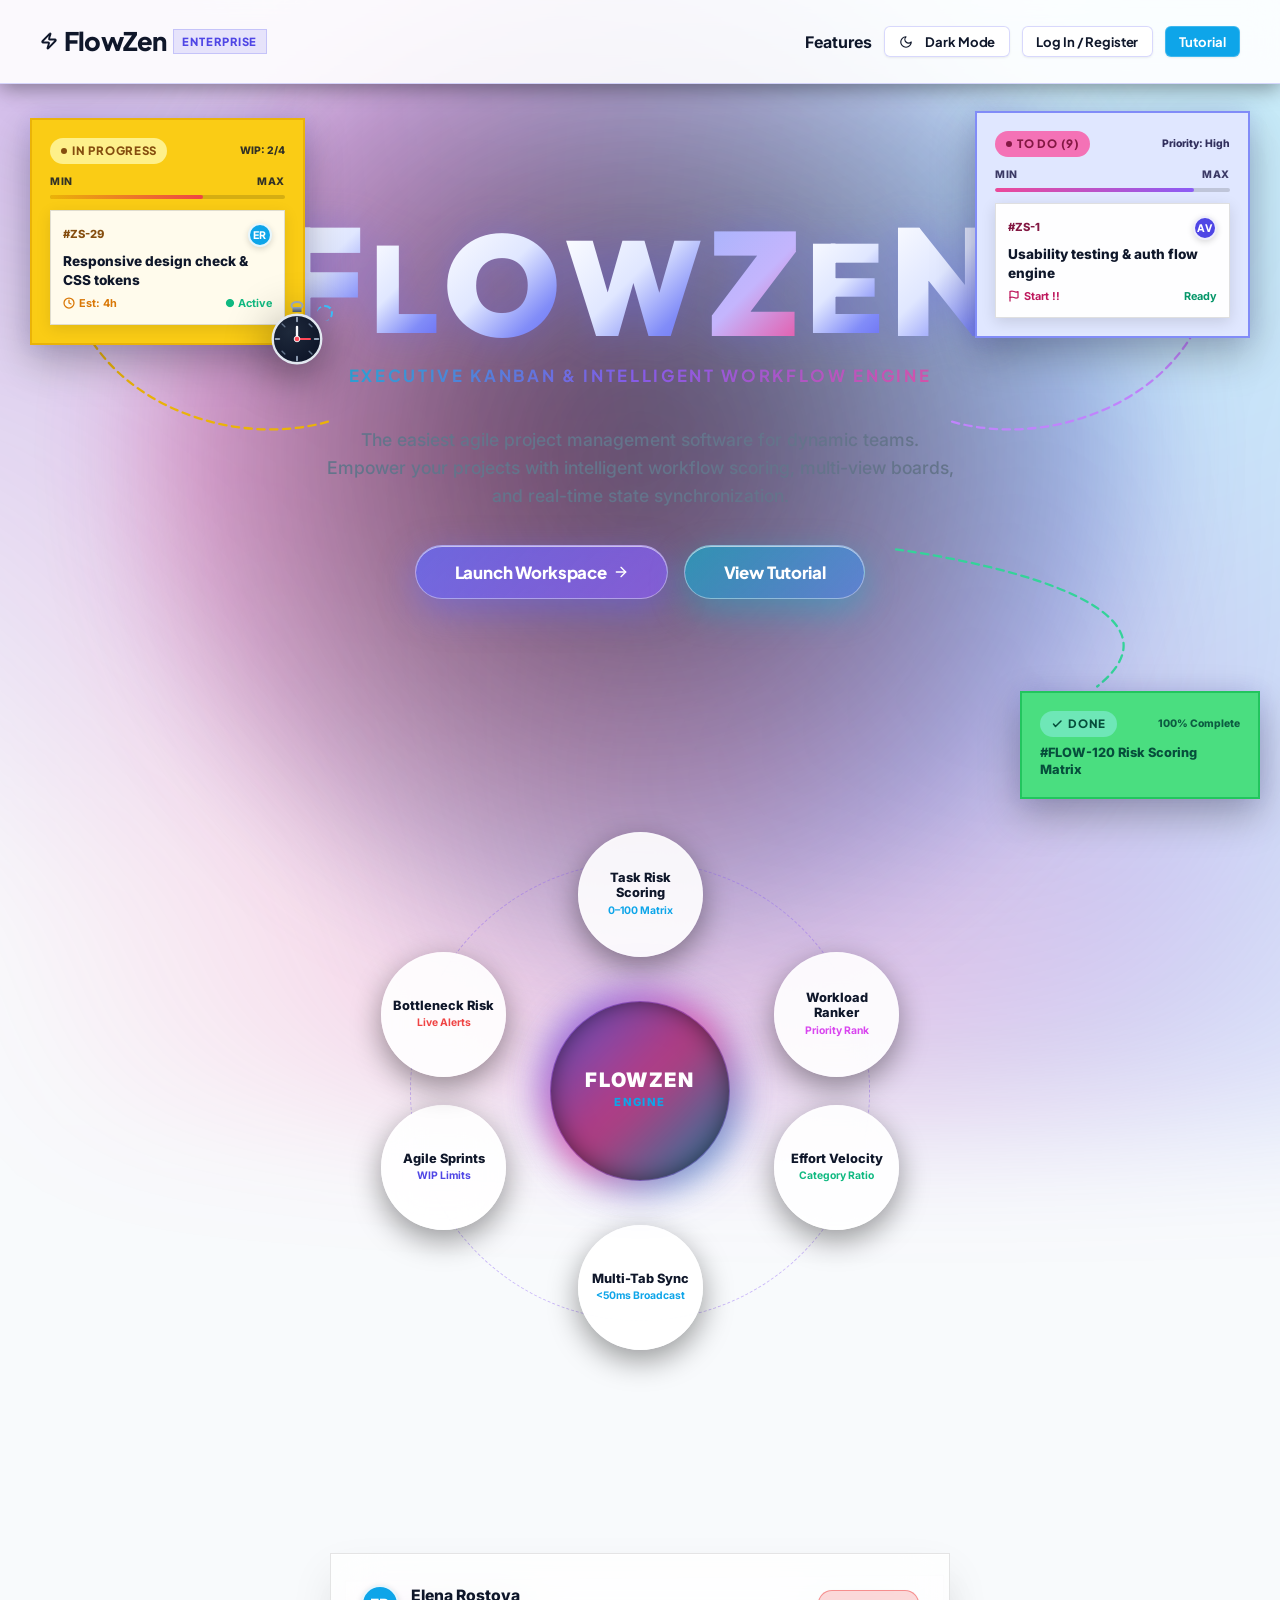
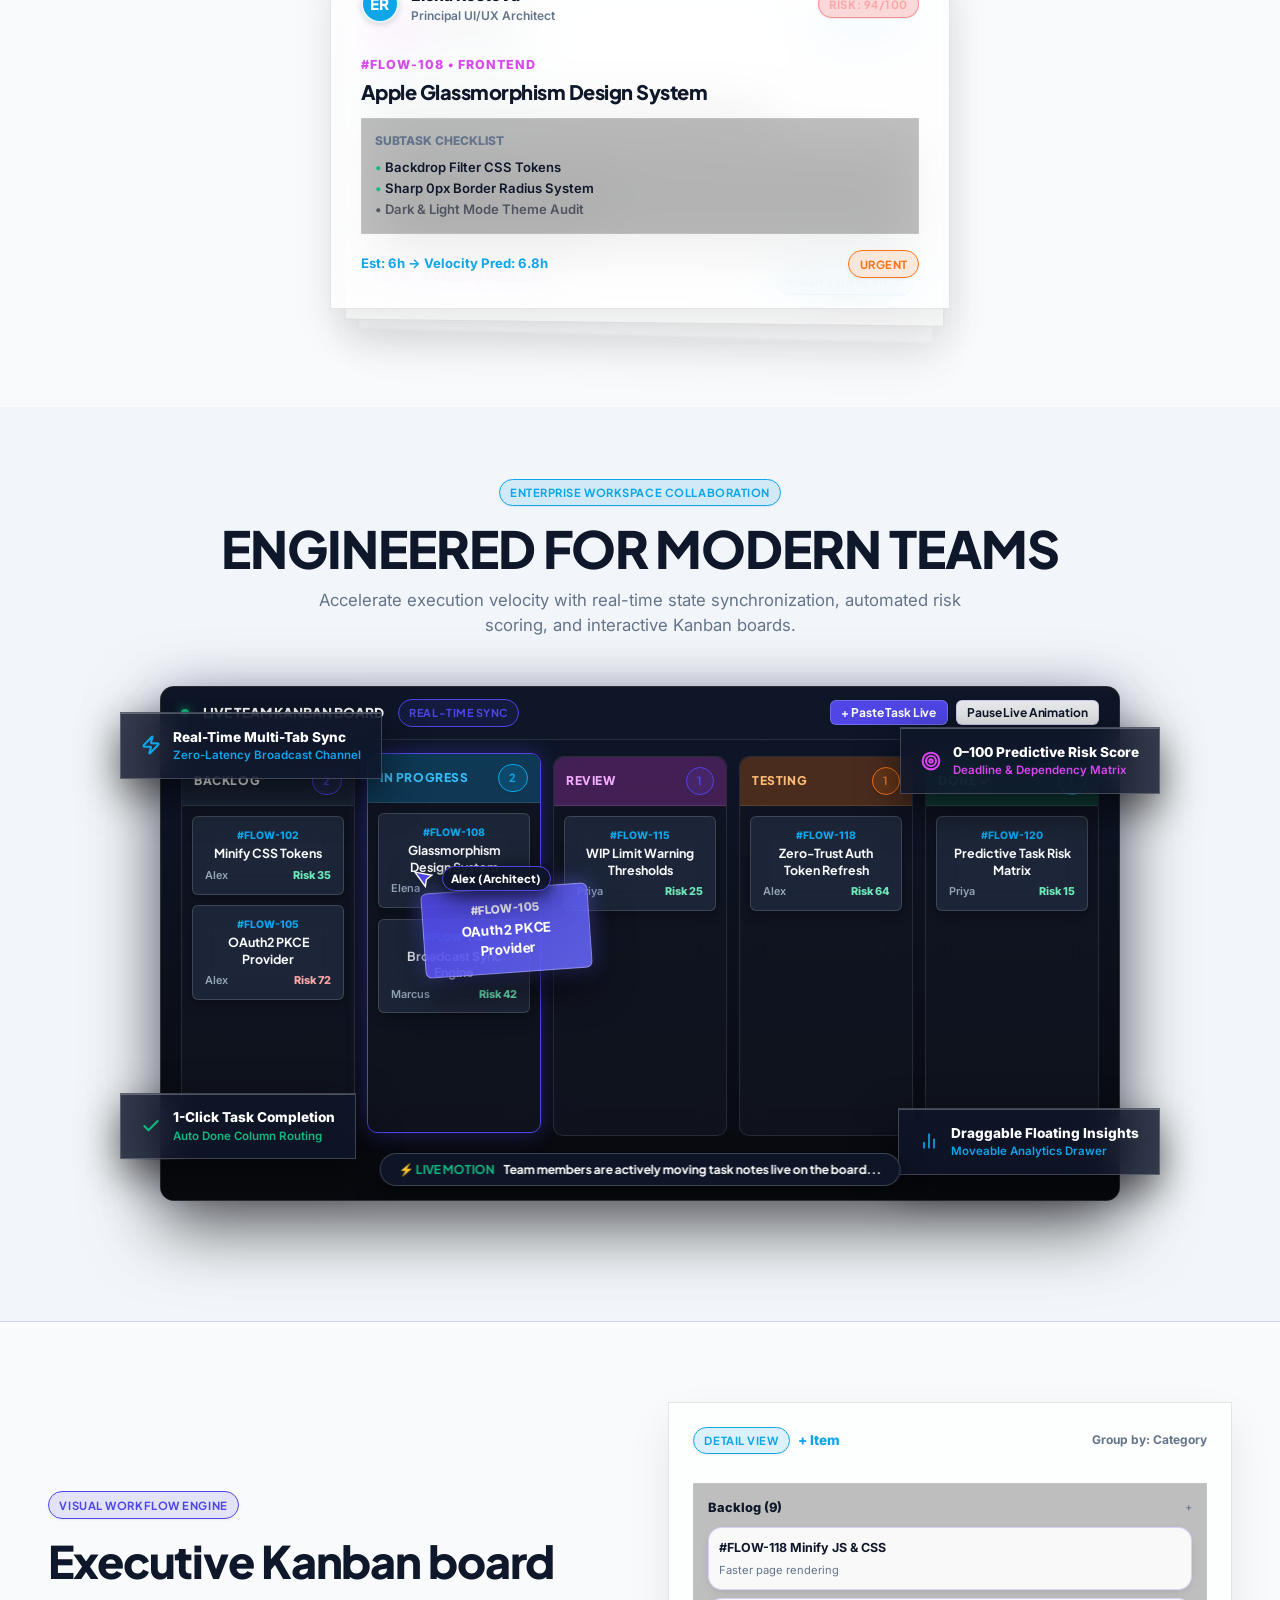
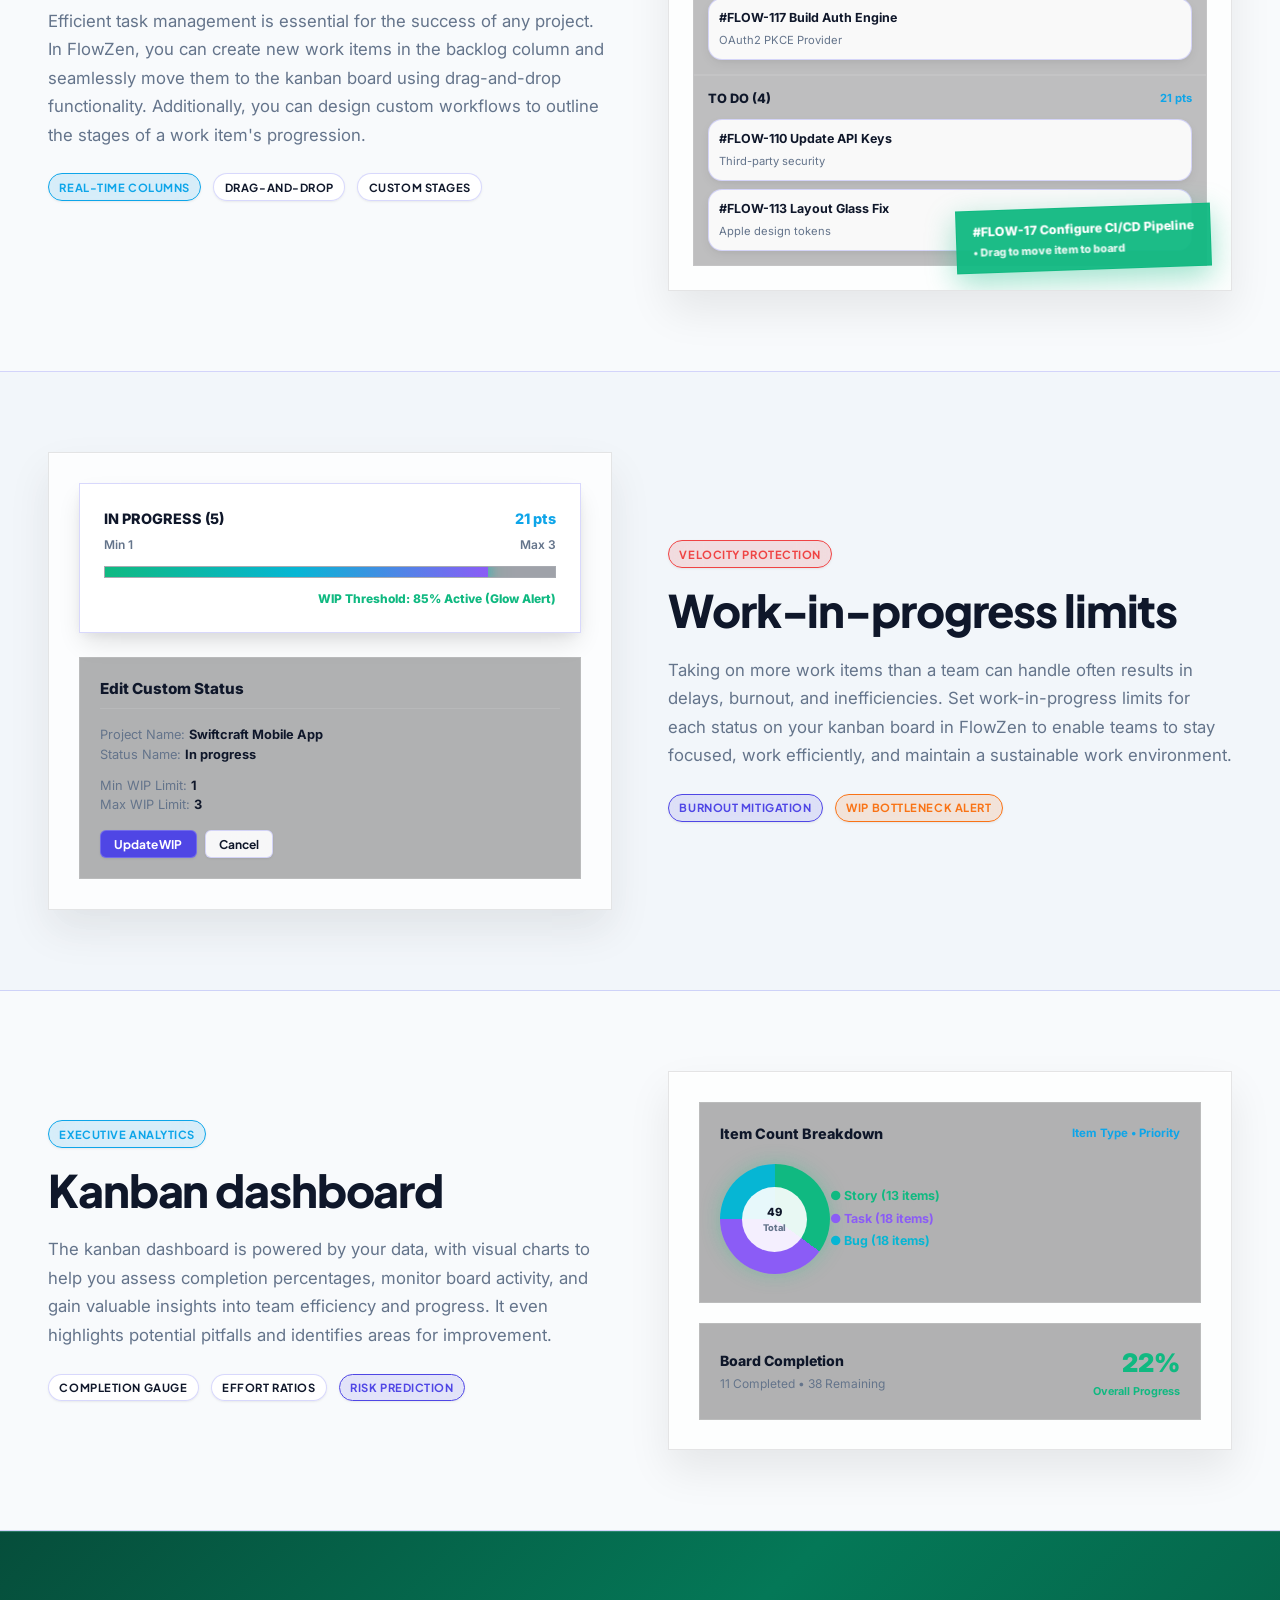
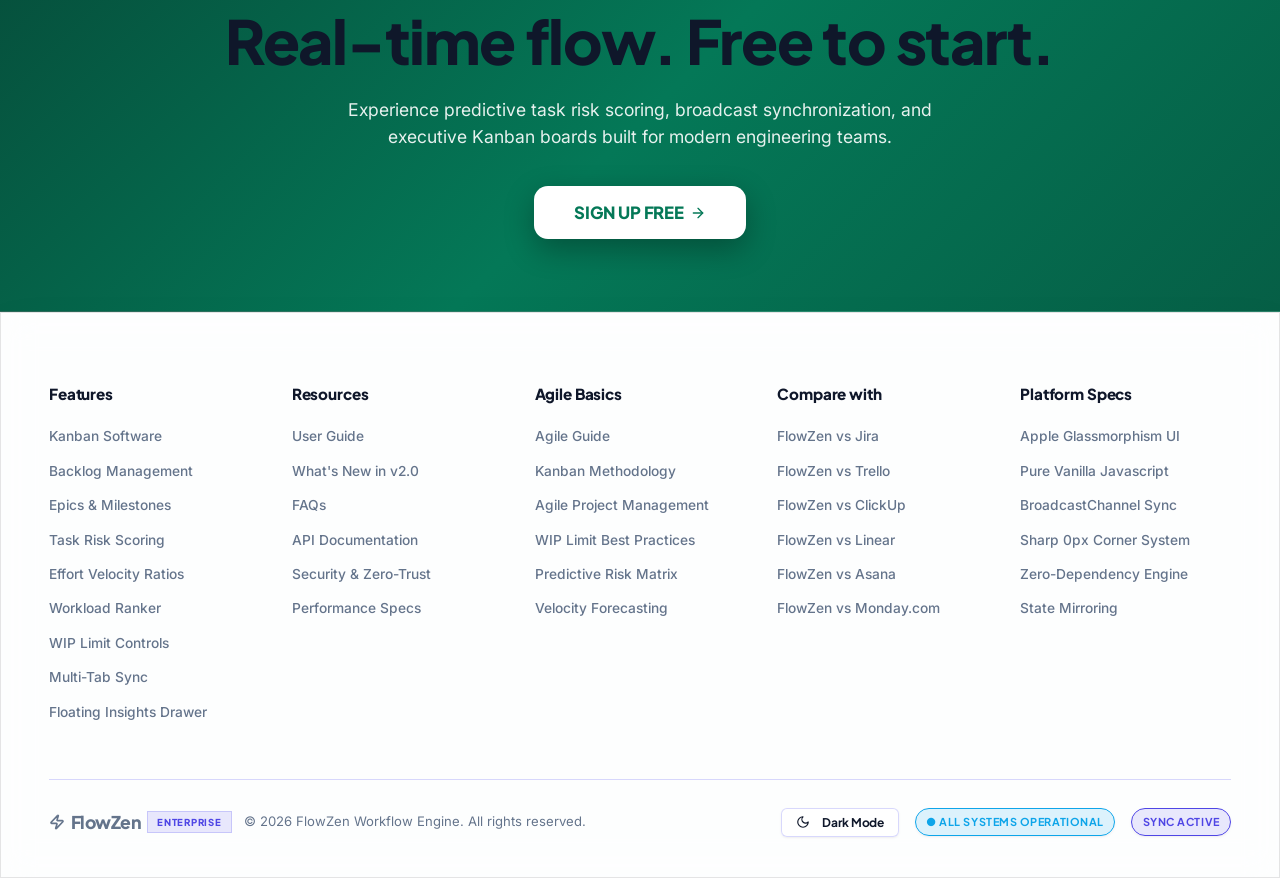
==== commit 682765f4: "Fix board navbar layout overflow and align activity drawer with 64px header height" ====
--- a/index.html
+++ b/index.html
@@ -28,7 +28,7 @@
   </head>
   <body>
     <!-- Top Executive Navbar -->
-    <nav class="navbar">
+    <nav class="navbar navbar-landing">
       <a href="index.html" class="brand-logo" style="display: inline-flex; align-items: center; gap: 6px;">
         <svg width="18" height="18" viewBox="0 0 24 24" fill="none" stroke="currentColor" stroke-width="2.5" stroke-linecap="round" stroke-linejoin="round" class="lucide lucide-zap"><path d="M4 14a1 1 0 0 1-.78-1.63l9.9-10.2a.5.5 0 0 1 .86.46l-1.92 6.02A1 1 0 0 0 13 10h7a1 1 0 0 1 .78 1.63l-9.9 10.2a.5.5 0 0 1-.86-.46l1.92-6.02A1 1 0 0 0 11 14z"/></svg>
         <span>FlowZen</span>
--- a/css/components.css
+++ b/css/components.css
@@ -663,24 +663,42 @@
   display: flex;
   align-items: center;
   justify-content: space-between;
-  padding: 0.75rem 2rem;
-  gap: 1rem;
-  flex-wrap: wrap;
+  padding: 0.5rem 1.25rem;
+  gap: 0.75rem;
+  flex-wrap: nowrap;
   position: sticky;
   top: 0;
   z-index: 500;
   transition: all var(--transition-normal);
+  overflow-x: auto;
+  scrollbar-width: none;
+}
+
+.navbar::-webkit-scrollbar {
+  display: none;
+}
+
+.navbar-landing {
+  min-height: 84px;
+  padding: 1.2rem 2.5rem;
+  flex-wrap: wrap;
+  overflow-x: visible;
 }
 
 .brand-logo {
   display: flex;
   align-items: center;
-  gap: 0.65rem;
+  gap: 0.5rem;
   font-family: var(--font-family-display);
   font-weight: 800;
-  font-size: 1.4rem;
+  font-size: 1.3rem;
   letter-spacing: -0.03em;
   user-select: none;
+  flex-shrink: 0;
+}
+
+.navbar-landing .brand-logo {
+  font-size: 1.6rem;
 }
 
 .brand-badge {
@@ -1156,7 +1174,7 @@
   width: 100%;
   max-width: 1480px;
   margin: 0 auto;
-  padding: 4rem 1rem 5rem 1rem;
+  padding: 7.5rem 1.5rem 8.5rem 1.5rem;
 }
 
 .hero-center-content {
--- a/css/board.css
+++ b/css/board.css
@@ -284,6 +284,32 @@
   border-color: var(--accent-coral);
 }
 
+/* Live Task Stopwatch Timer Button Styles */
+.task-timer-btn.timer-running {
+  background: linear-gradient(135deg, #10B981, #059669) !important;
+  color: #FFFFFF !important;
+  border-color: rgba(255, 255, 255, 0.4) !important;
+  box-shadow: 0 0 10px rgba(16, 185, 129, 0.5) !important;
+  animation: pulseTimerGlow 1.8s ease-in-out infinite alternate;
+  font-weight: 700 !important;
+}
+
+@keyframes pulseTimerGlow {
+  0% { box-shadow: 0 0 4px rgba(16, 185, 129, 0.4); }
+  100% { box-shadow: 0 0 14px rgba(16, 185, 129, 0.85); }
+}
+
+@keyframes floatWidgetGlow {
+  0% { transform: translateY(0px); box-shadow: 0 10px 25px rgba(0, 0, 0, 0.4), 0 0 10px rgba(16, 185, 129, 0.3); }
+  100% { transform: translateY(-3px); box-shadow: 0 14px 30px rgba(0, 0, 0, 0.5), 0 0 20px rgba(16, 185, 129, 0.6); }
+}
+
+@keyframes pulseDot {
+  0% { opacity: 0.3; transform: scale(0.8); }
+  50% { opacity: 1; transform: scale(1.2); }
+  100% { opacity: 0.3; transform: scale(0.8); }
+}
+
 /* Recommendation Banner Widget */
 .recommendation-banner {
   background: var(--bg-card);
@@ -349,10 +375,10 @@
 /* Floating Draggable INSIGHTS Panel */
 .insights-sidebar {
   position: fixed;
-  top: 110px;
+  top: 75px;
   right: 20px;
   width: 320px;
-  max-height: calc(100vh - 140px);
+  max-height: calc(100vh - 90px);
   background: var(--bg-card);
   border: 1px solid var(--color-border);
   border-radius: var(--radius-lg) !important;
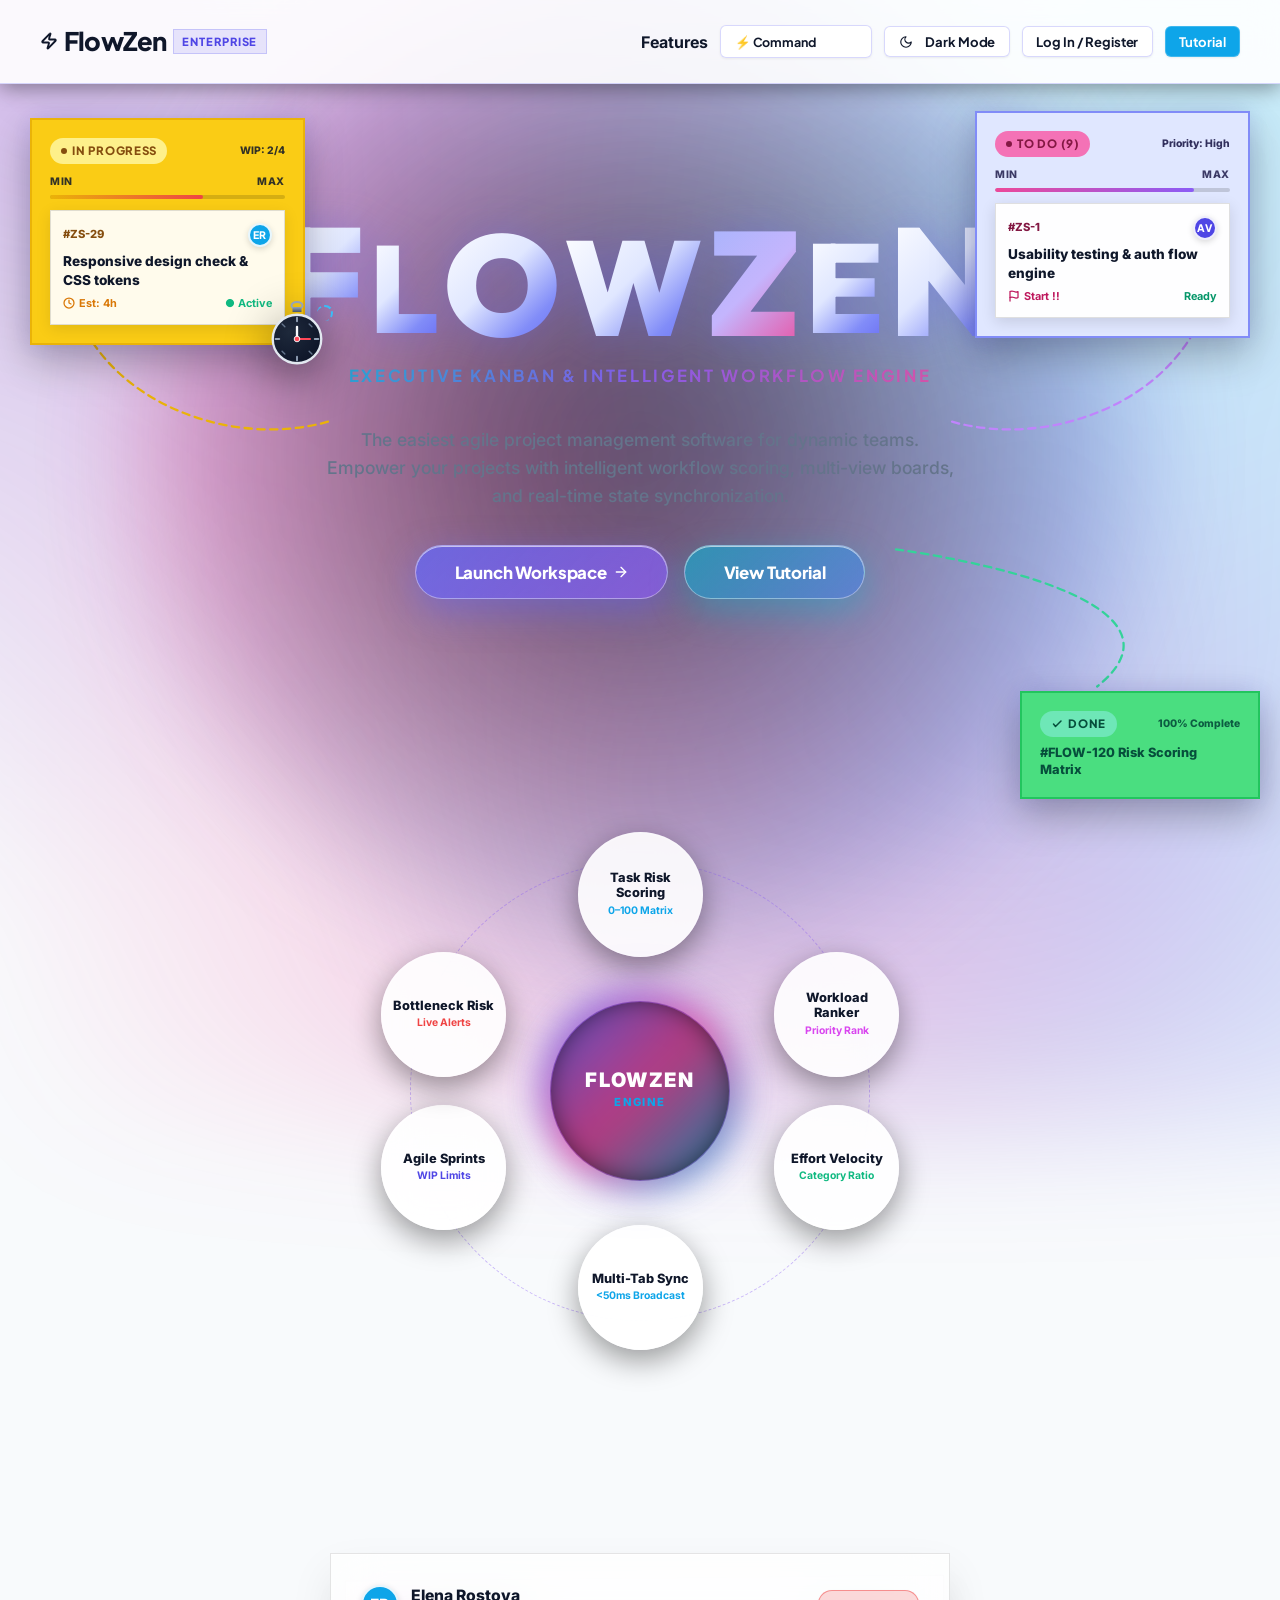
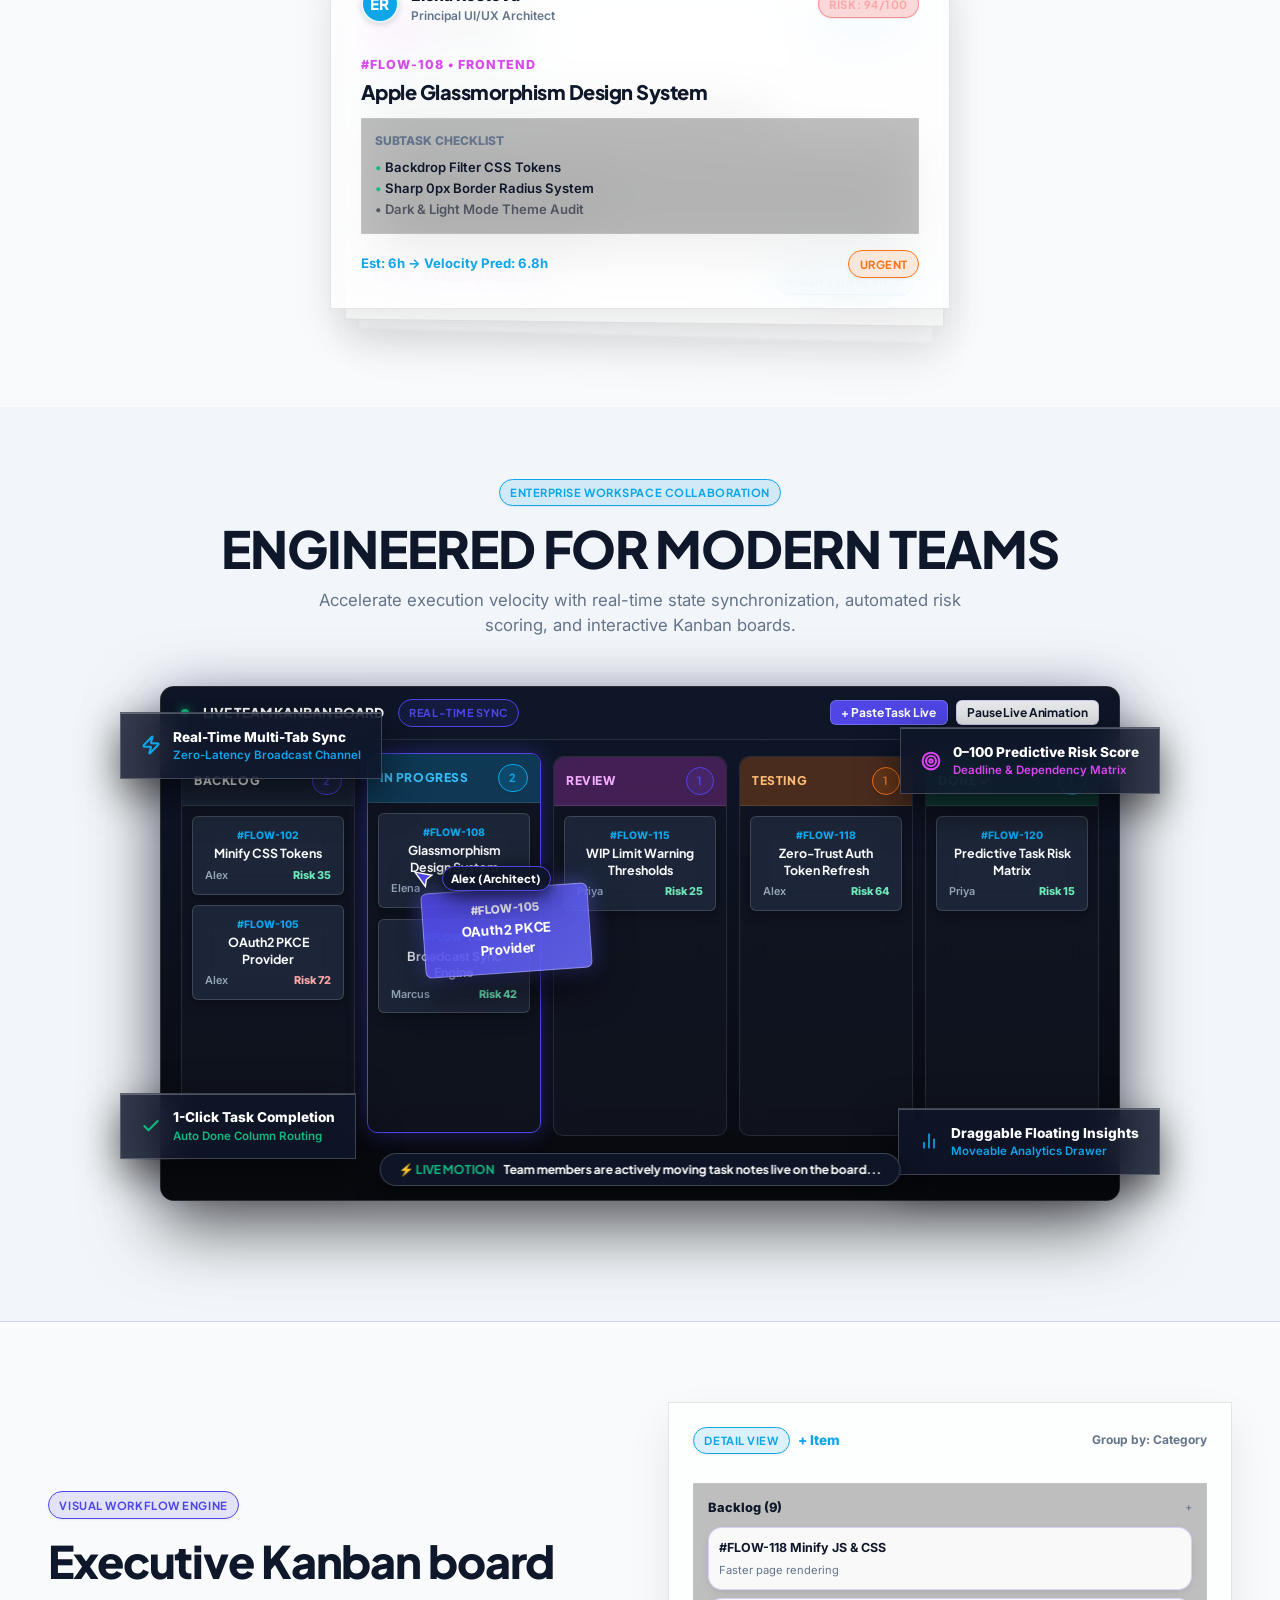
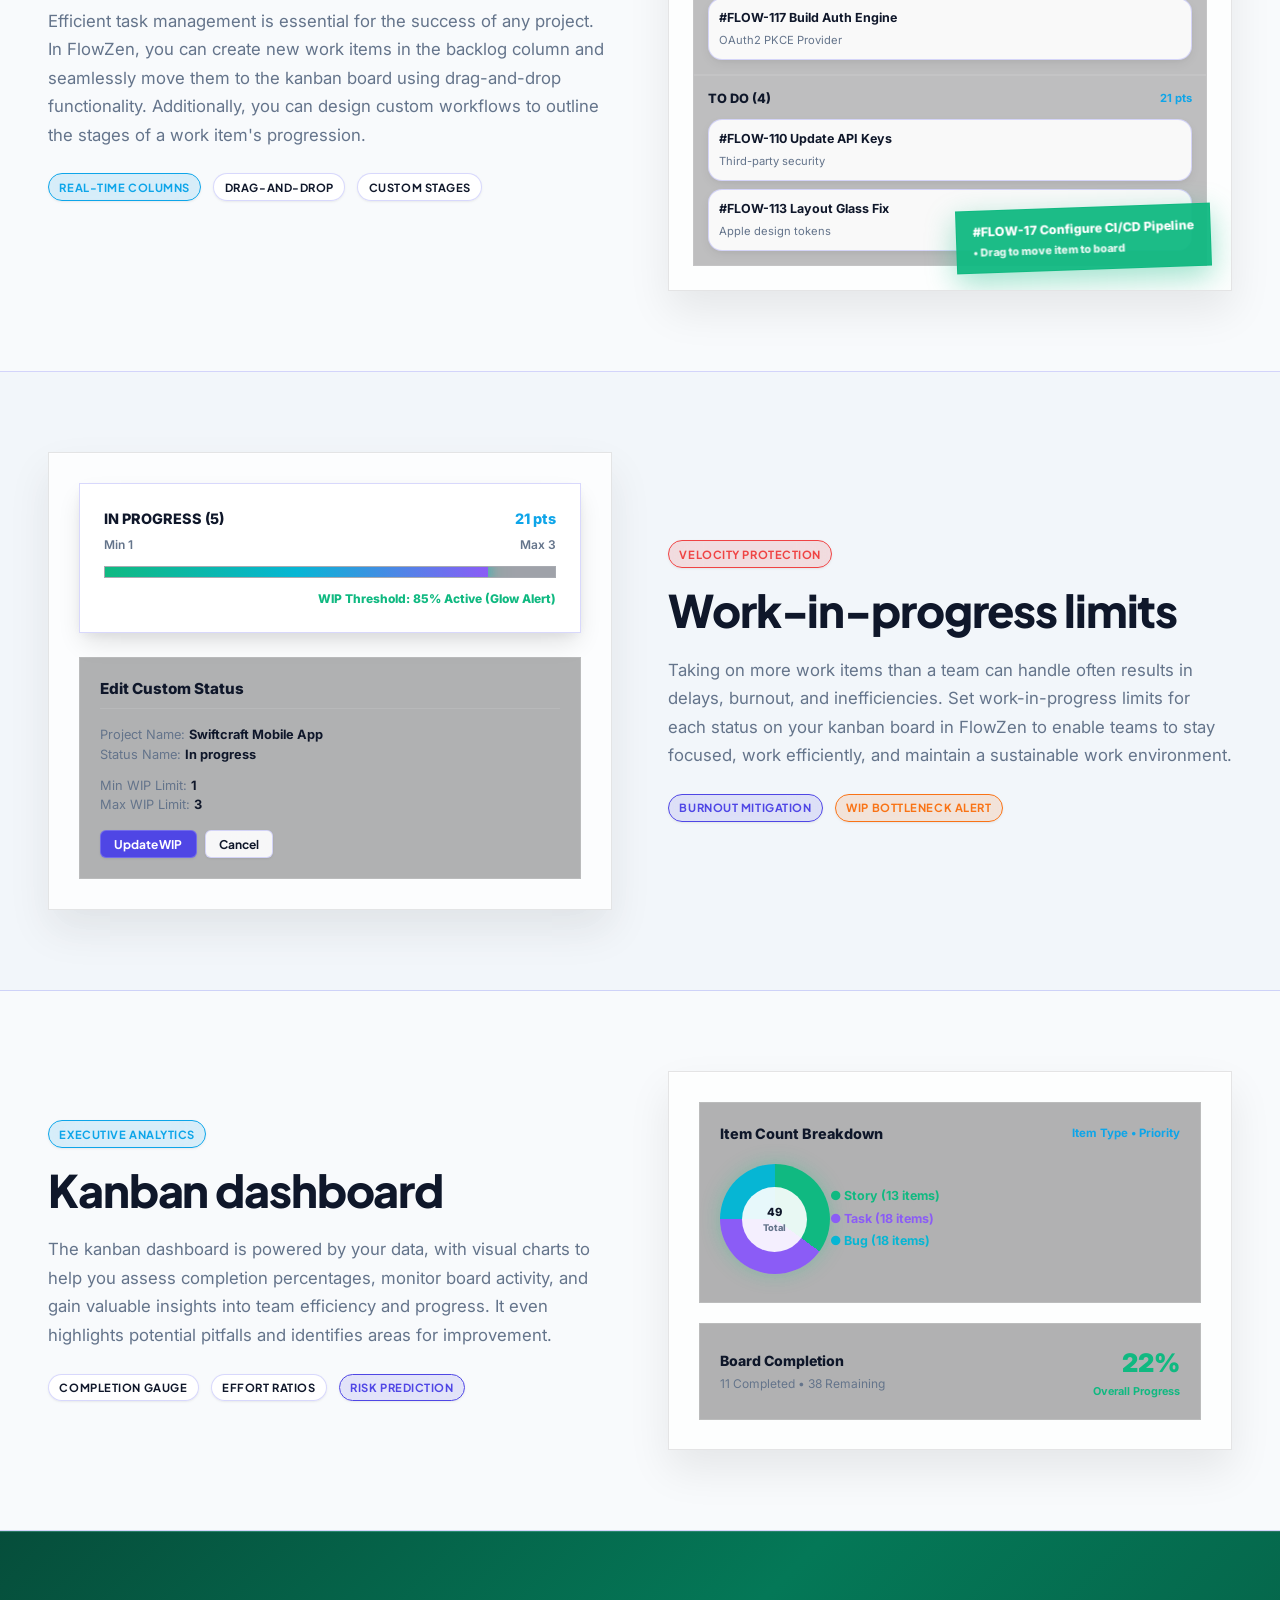
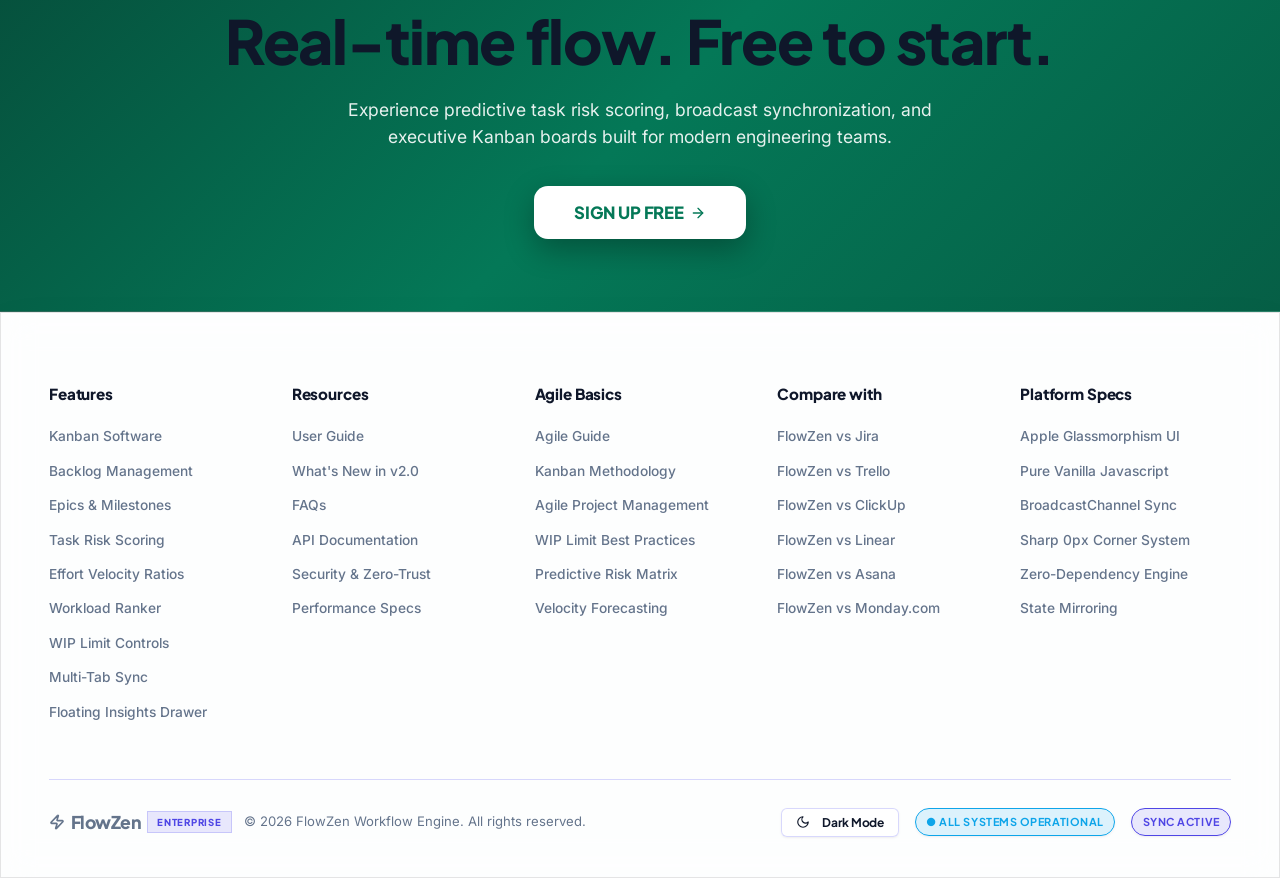
==== commit e2f9aad7: "Implement Command Palette Hub (Ctrl+K / Cmd+K), Keyboard Shortcuts Engine & Linear-style Executive U" ====
--- a/index.html
+++ b/index.html
@@ -37,6 +37,9 @@
 
       <div class="flex items-center gap-3" id="nav-actions-container">
         <a href="#circular-hub" class="font-bold hidden-mobile">Features</a>
+        <button class="btn btn-sm btn-outline hidden-mobile" id="nav-cmd-hub-btn" title="Open Command Palette & Shortcuts (⌘K)">
+          <span style="font-size: 0.78rem;">⚡ Command</span> <kbd class="kbd-badge" style="font-size: 0.65rem;">⌘K</kbd>
+        </button>
         <button class="btn btn-sm btn-outline theme-toggle-btn">
           Dark Mode
         </button>
@@ -922,6 +925,7 @@
         openUserProfileModal,
       } from "./js/ui-utils.js";
       import { initLiveKanbanShowcase } from "./js/live-kanban-showcase.js";
+      import { initCommandPalette, openCommandPalette } from "./js/command-palette.js";
 
       let isSignUpMode = false;
       let cardDeckIndex = 0;
@@ -929,6 +933,10 @@
 
       document.addEventListener("DOMContentLoaded", () => {
         initTheme();
+        initCommandPalette();
+
+        const cmdBtn = document.getElementById("nav-cmd-hub-btn");
+        if (cmdBtn) cmdBtn.onclick = () => openCommandPalette();
         initLiveKanbanShowcase();
 
         // Zoho Sprints Style Hero Floating Cards Scroll Parallax & Convergence Engine
--- a/css/components.css
+++ b/css/components.css
@@ -430,6 +430,22 @@
   white-space: nowrap;
 }
 
+.kbd-badge {
+  font-family: var(--font-family-mono, monospace);
+  font-size: 0.68rem;
+  font-weight: 700;
+  padding: 0.15rem 0.45rem;
+  background: rgba(255, 255, 255, 0.08);
+  color: var(--text-primary, #FFF);
+  border: 1px solid rgba(255, 255, 255, 0.15);
+  border-radius: 4px;
+  box-shadow: inset 0 1px 0 rgba(255, 255, 255, 0.1);
+  display: inline-flex;
+  align-items: center;
+  gap: 2px;
+  letter-spacing: 0.02em;
+}
+
 .badge-urgent {
   background: var(--accent-coral-light);
   color: var(--accent-coral);
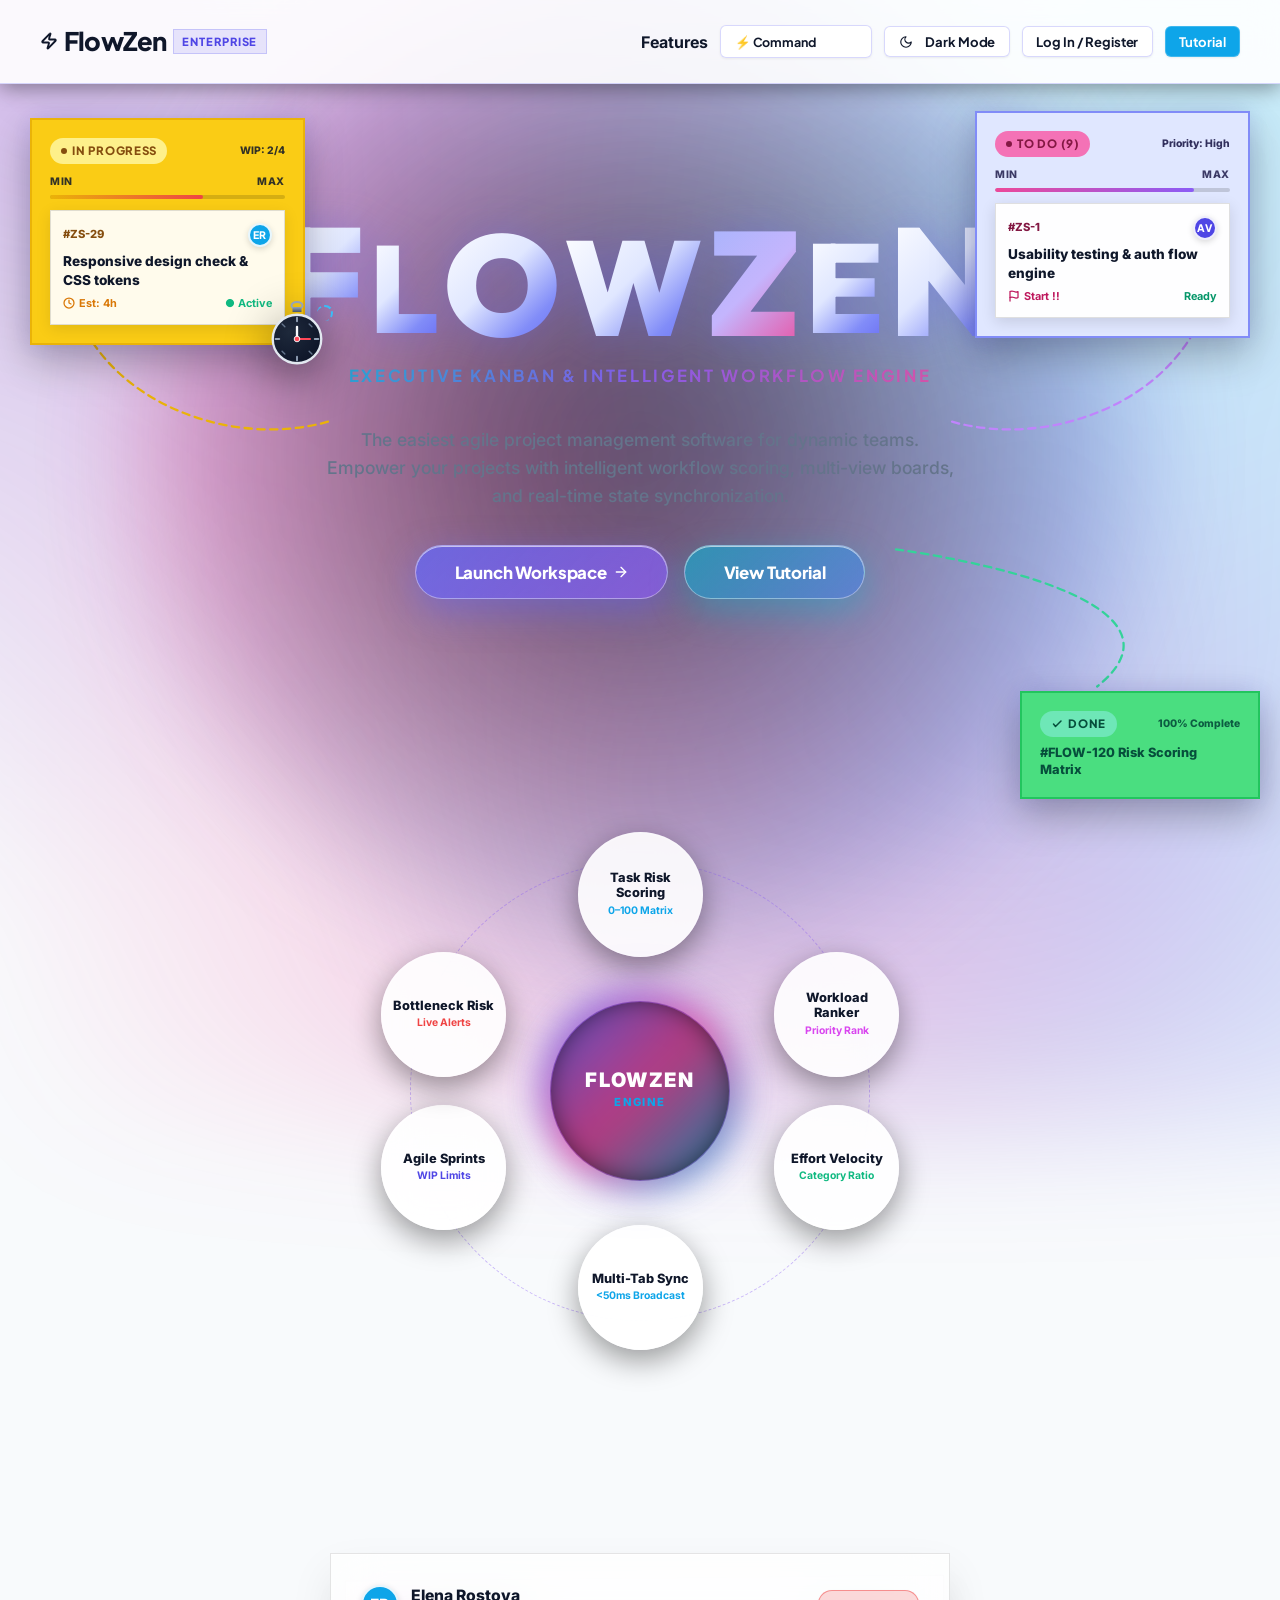
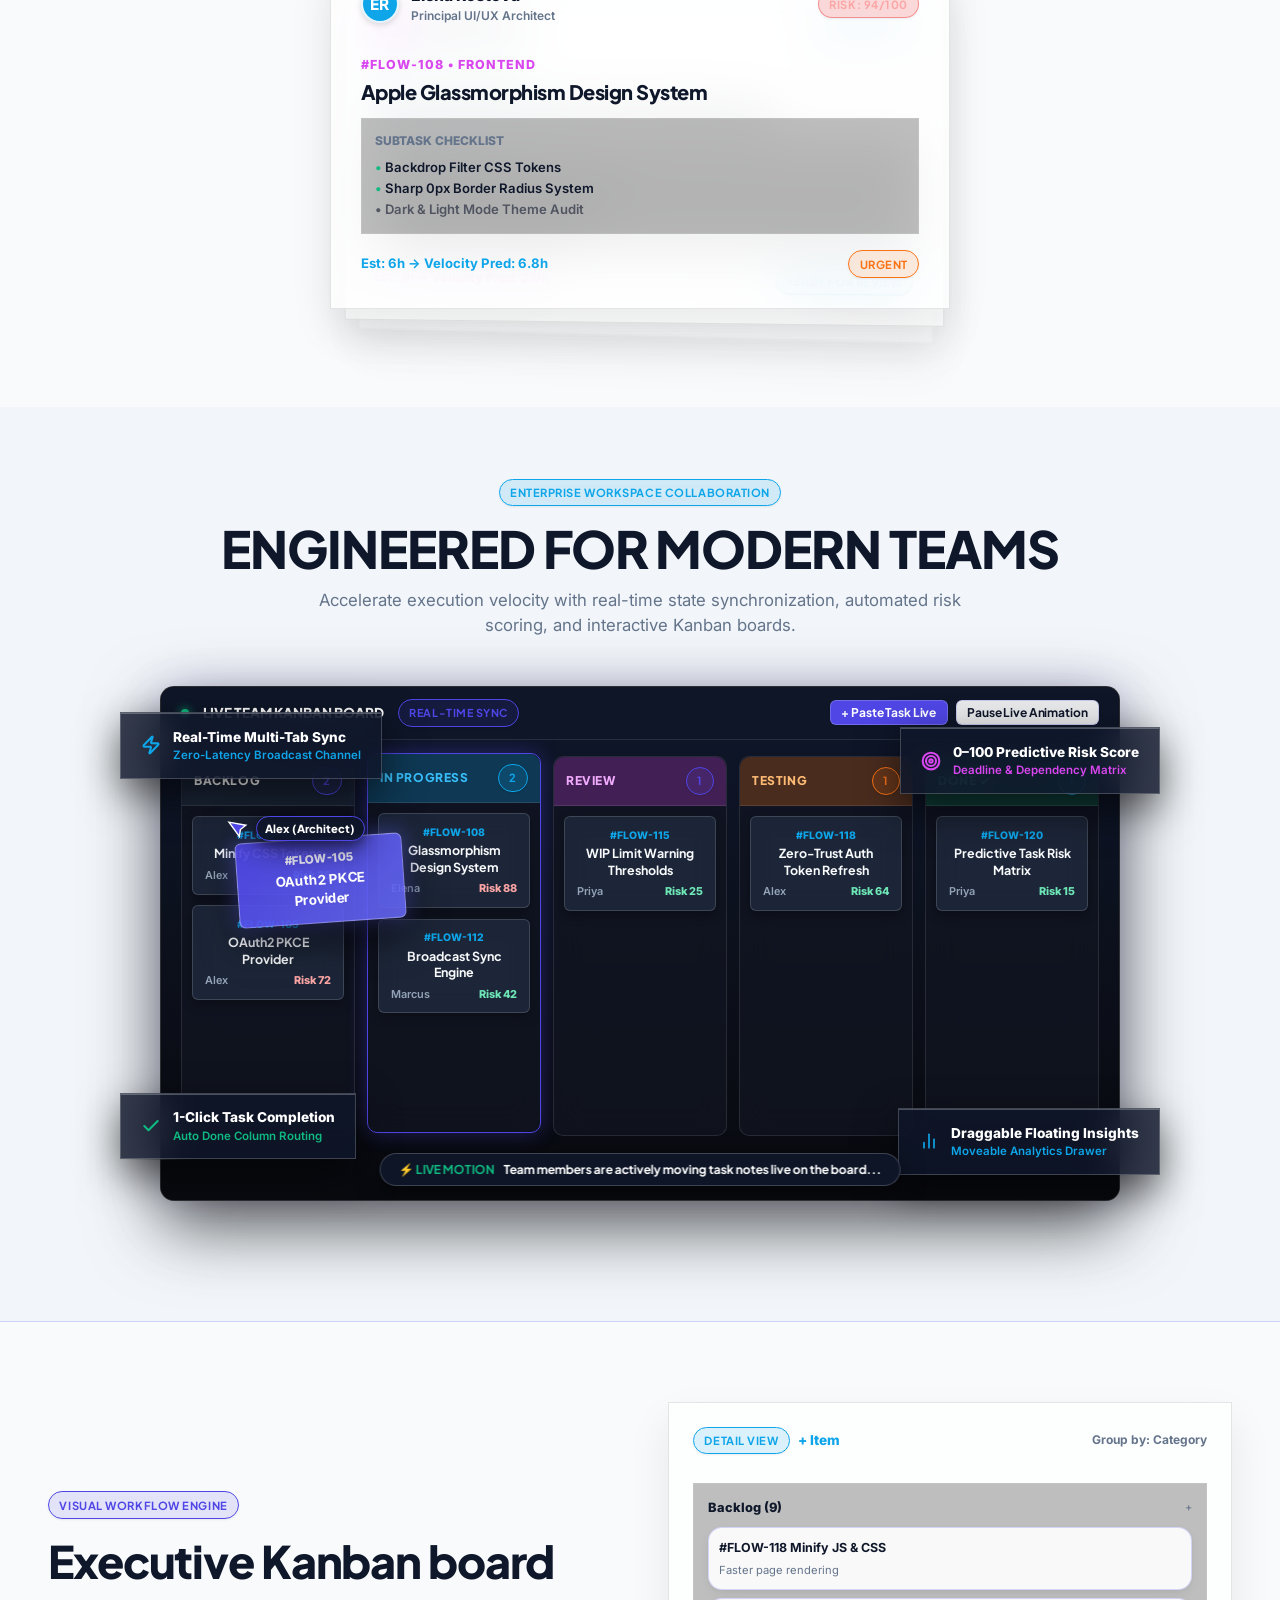
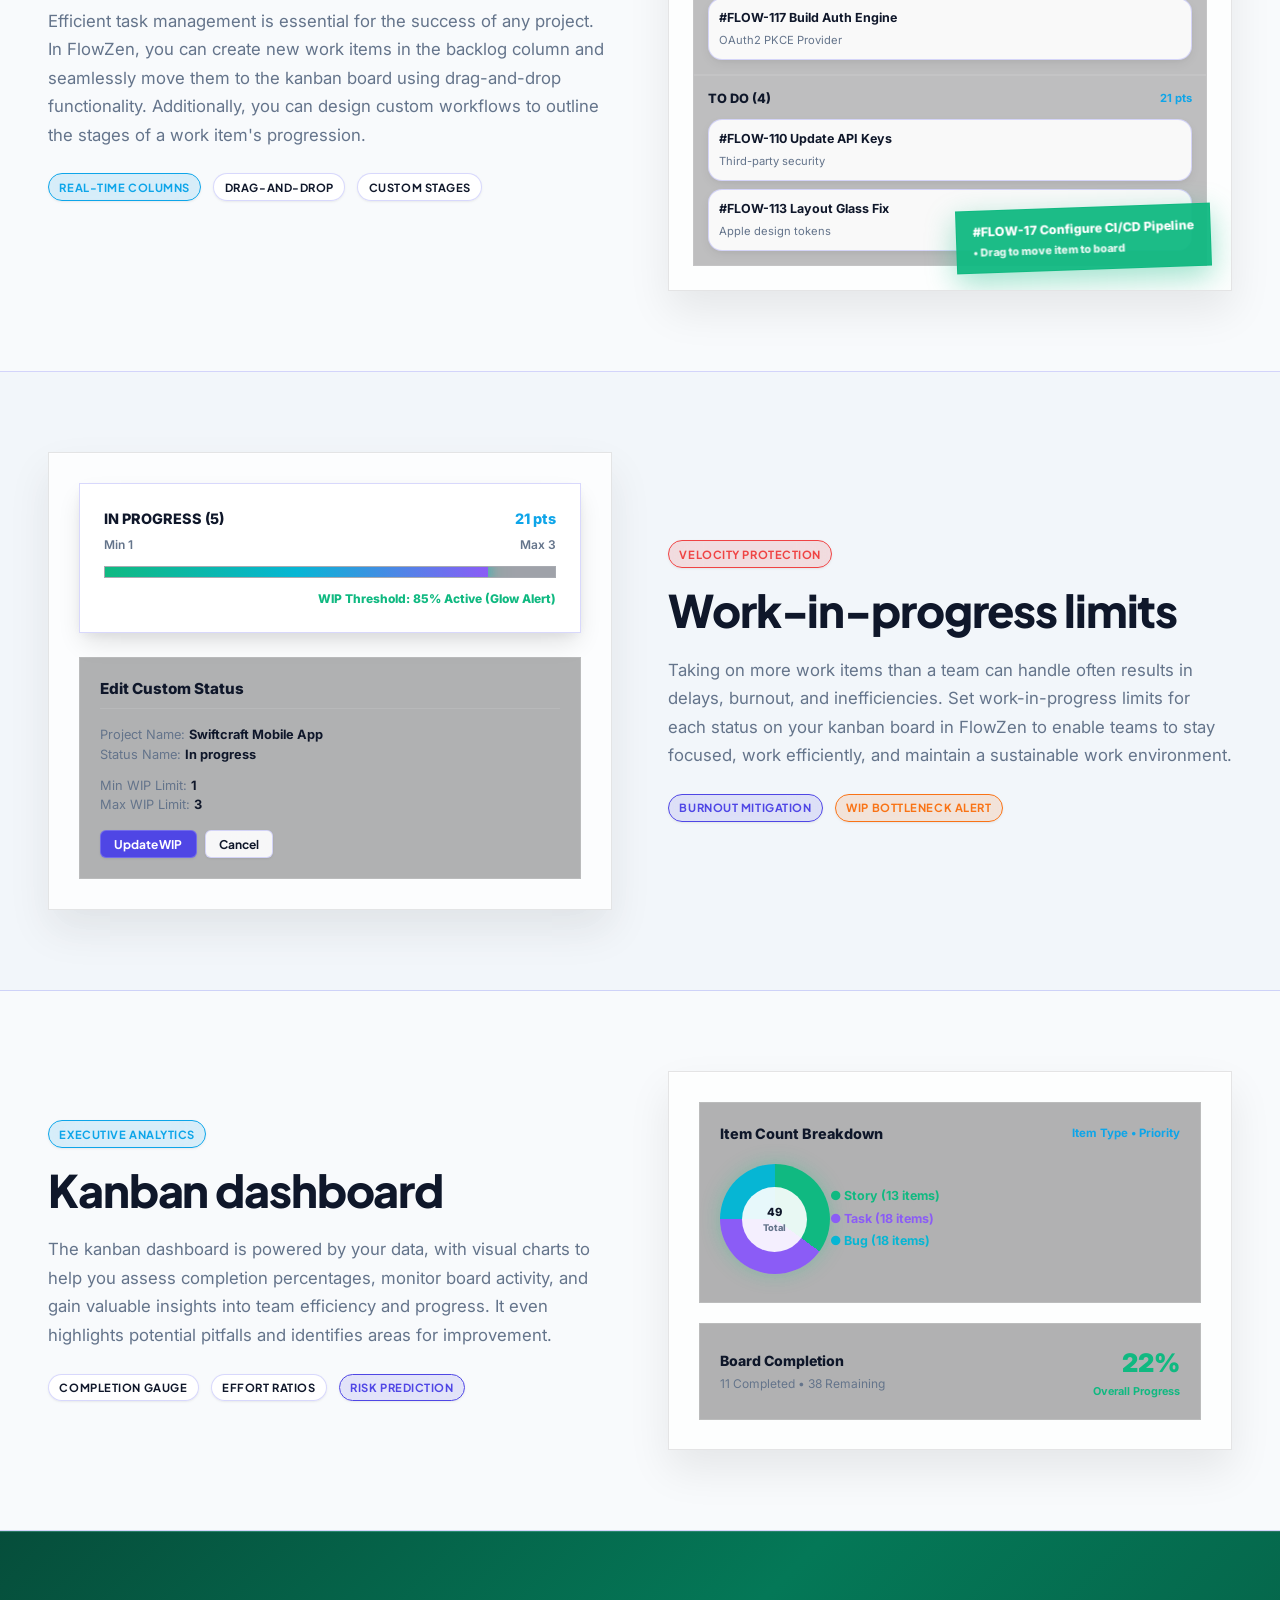
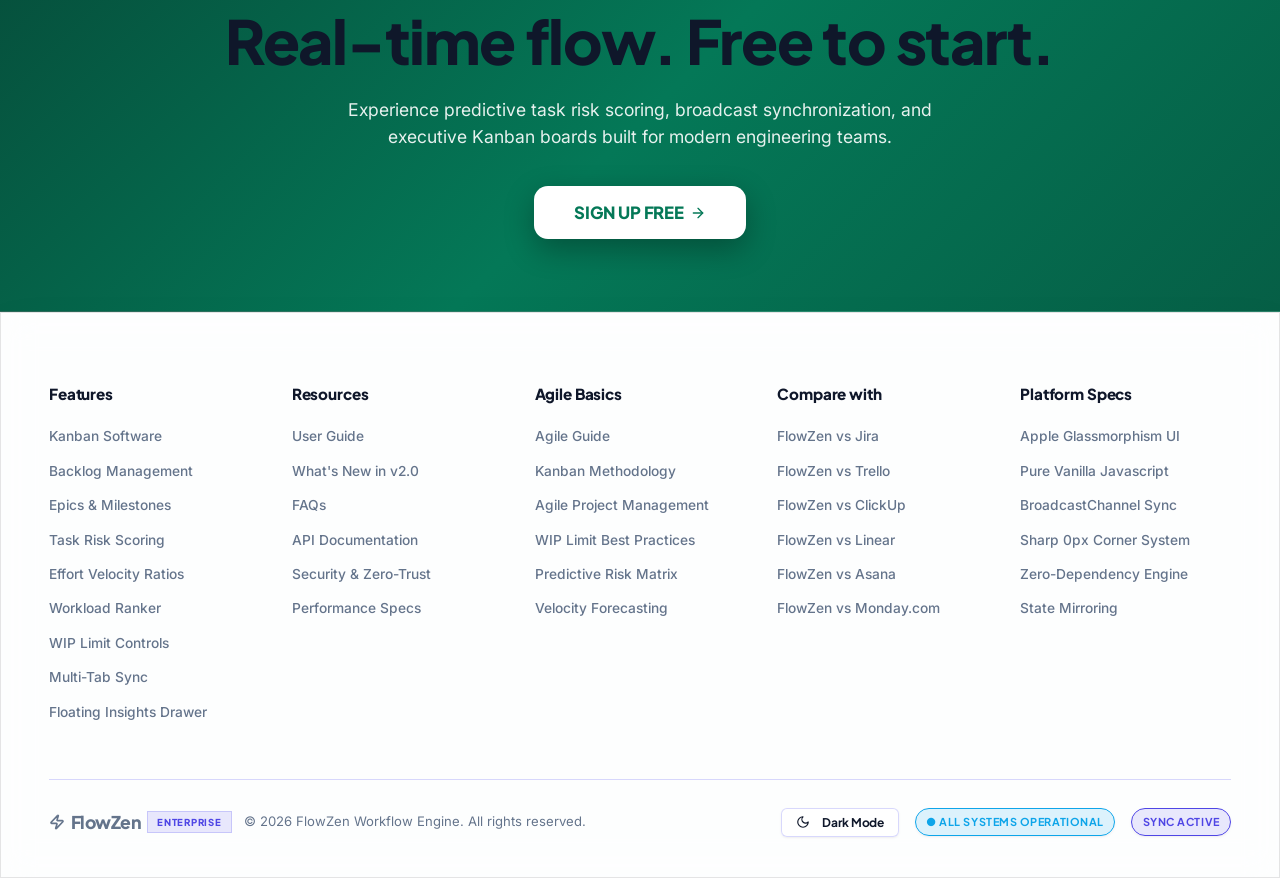
==== commit 96c32ce6: "Add interactive password visibility toggle eye icon in sign-in modal" ====
--- a/index.html
+++ b/index.html
@@ -859,7 +859,13 @@
 
             <div class="form-group">
               <label class="form-label">Password</label>
-              <input type="password" class="input" id="auth-password-input" required placeholder="••••••••" />
+              <div style="position: relative; display: flex; align-items: center; width: 100%;">
+                <input type="password" class="input" id="auth-password-input" required placeholder="••••••••" style="padding-right: 2.75rem;" />
+                <button type="button" id="toggle-password-visibility-btn" style="position: absolute; right: 10px; background: transparent; border: none; color: var(--color-muted); cursor: pointer; display: flex; align-items: center; justify-content: center; padding: 4px; z-index: 10;" title="Toggle Password Visibility">
+                  <svg id="eye-icon-show" width="18" height="18" viewBox="0 0 24 24" fill="none" stroke="currentColor" stroke-width="2" stroke-linecap="round" stroke-linejoin="round"><path d="M2 12s3-7 10-7 10 7 10 7-3 7-10 7-10-7-10-7Z"/><circle cx="12" cy="12" r="3"/></svg>
+                  <svg id="eye-icon-hide" width="18" height="18" viewBox="0 0 24 24" fill="none" stroke="currentColor" stroke-width="2" stroke-linecap="round" stroke-linejoin="round" style="display: none;"><path d="M9.88 9.88a3 3 0 1 0 4.24 4.24"/><path d="M10.73 5.08A10.43 10.43 0 0 1 12 5c7 0 10 7 10 7a13.16 13.16 0 0 1-1.67 2.68"/><path d="M6.61 6.61A13.52 13.52 0 0 0 2 12s3 7 10 7a9.74 9.74 0 0 0 5.39-1.61"/><line x1="2" x2="22" y1="2" y2="22"/></svg>
+                </button>
+              </div>
             </div>
 
             <div id="signup-extra-fields" style="display: none;">
@@ -1001,6 +1007,22 @@
           updateNavbarState(user);
         });
 
+        // Password Visibility Toggle Listener
+        const togglePwBtn = document.getElementById("toggle-password-visibility-btn");
+        const pwInput = document.getElementById("auth-password-input");
+        const eyeShow = document.getElementById("eye-icon-show");
+        const eyeHide = document.getElementById("eye-icon-hide");
+
+        if (togglePwBtn && pwInput) {
+          togglePwBtn.addEventListener("click", (e) => {
+            e.preventDefault();
+            const isPw = pwInput.type === "password";
+            pwInput.type = isPw ? "text" : "password";
+            if (eyeShow) eyeShow.style.display = isPw ? "none" : "block";
+            if (eyeHide) eyeHide.style.display = isPw ? "block" : "none";
+          });
+        }
+
         const urlParams = new URLSearchParams(window.location.search);
         const actionParam = urlParams.get("action");
         if (actionParam === "login" || actionParam === "signup") {
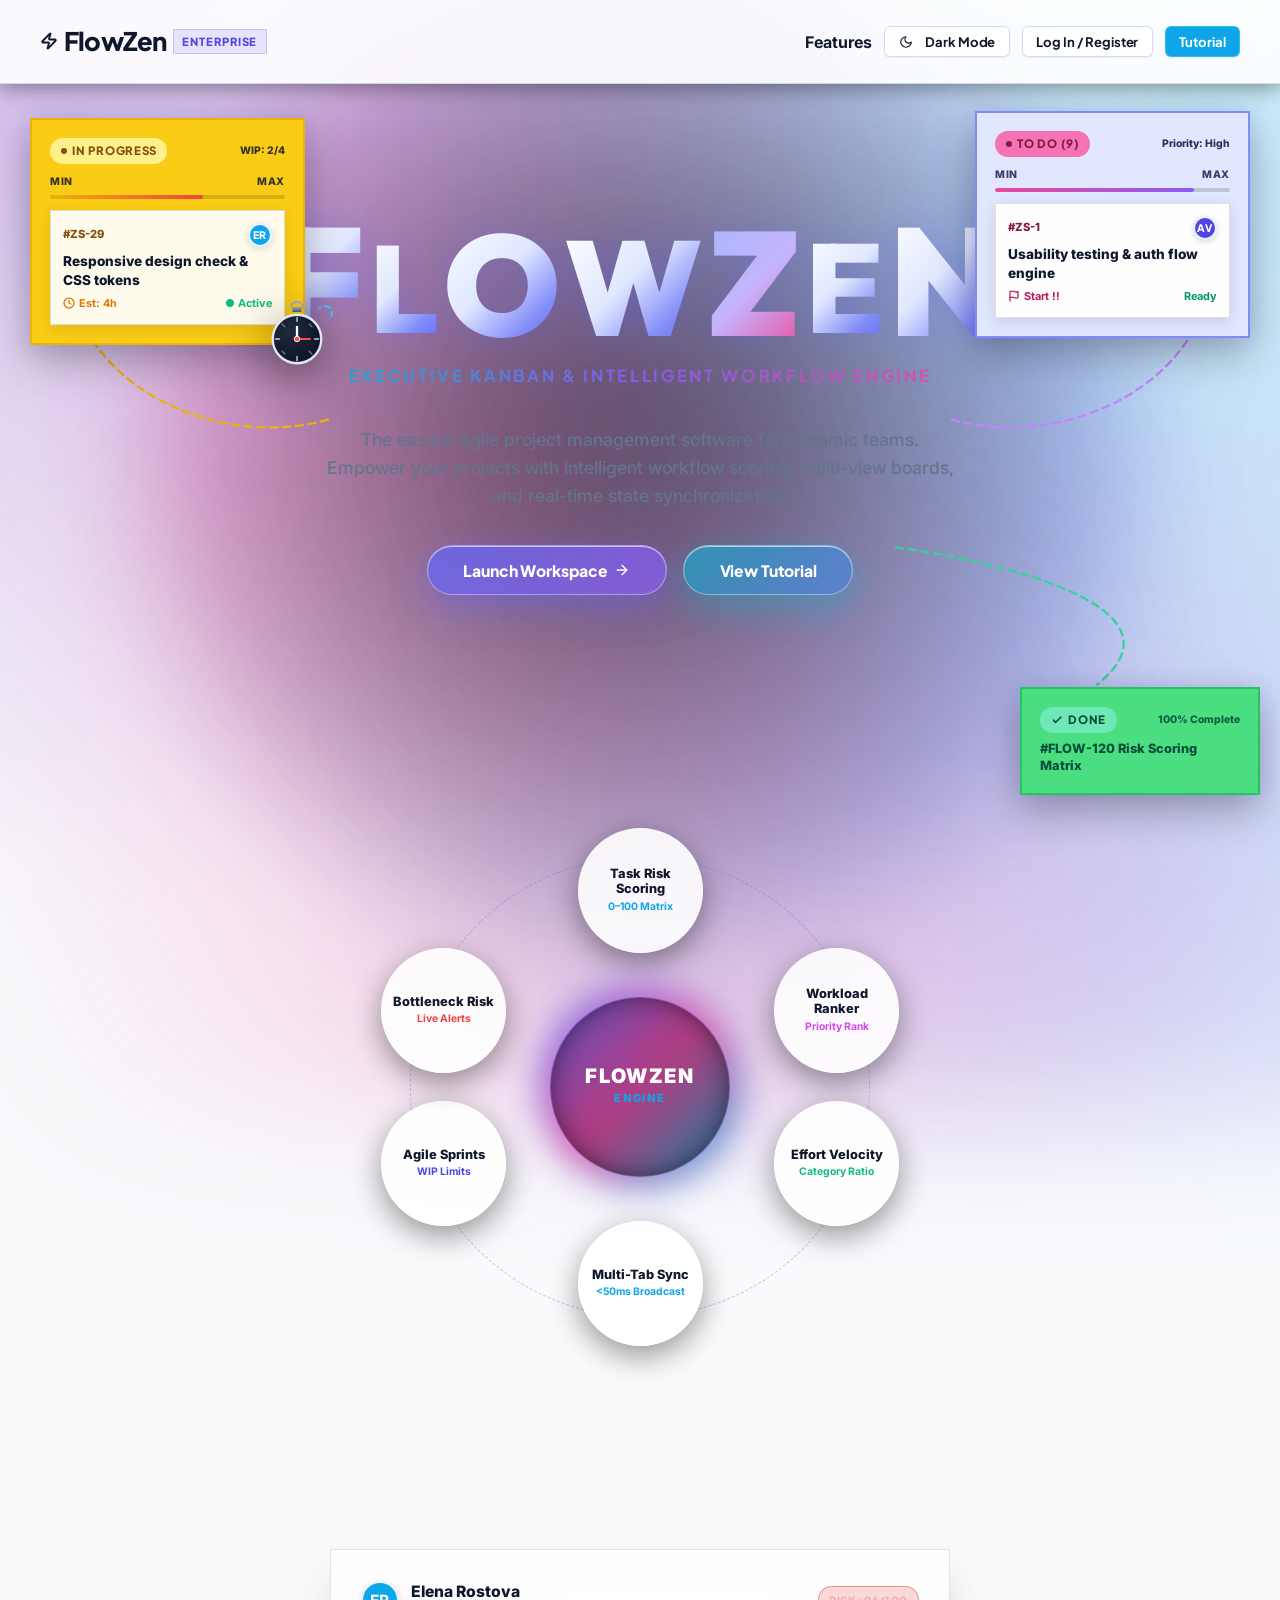
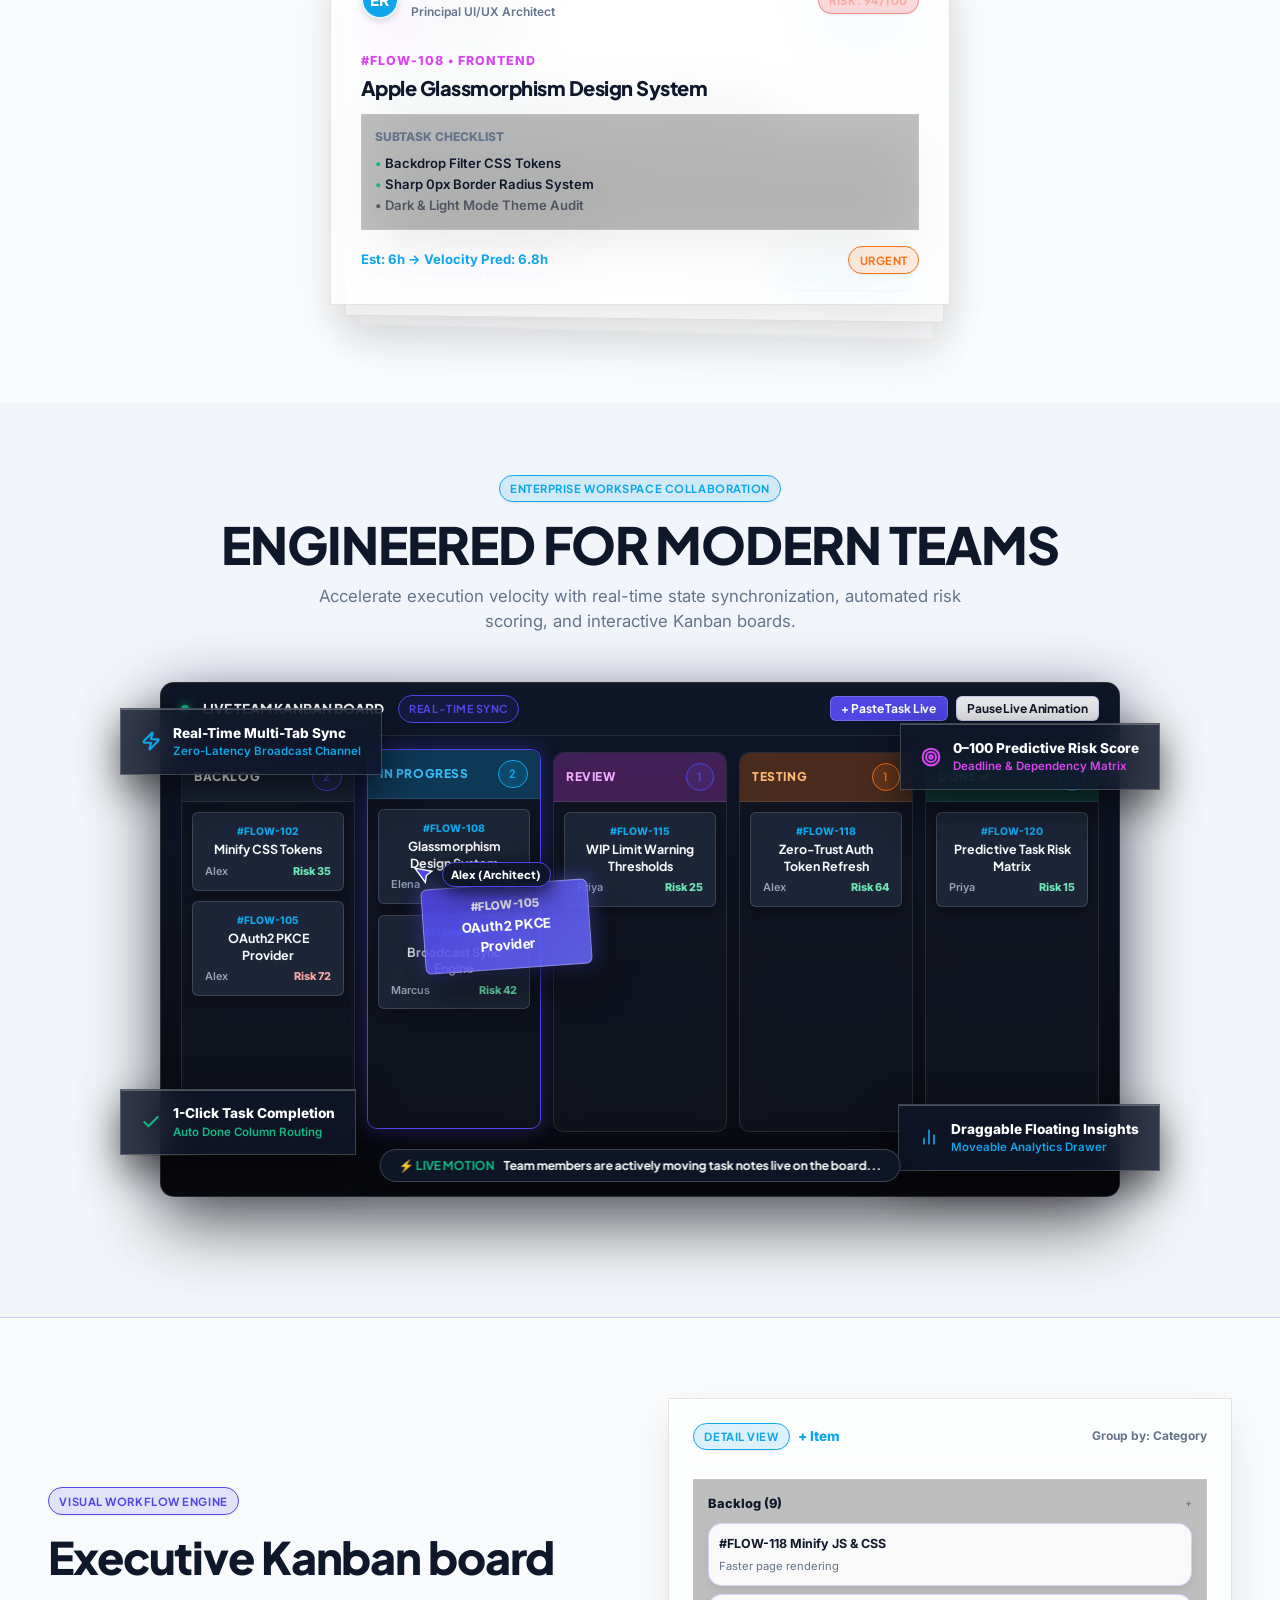
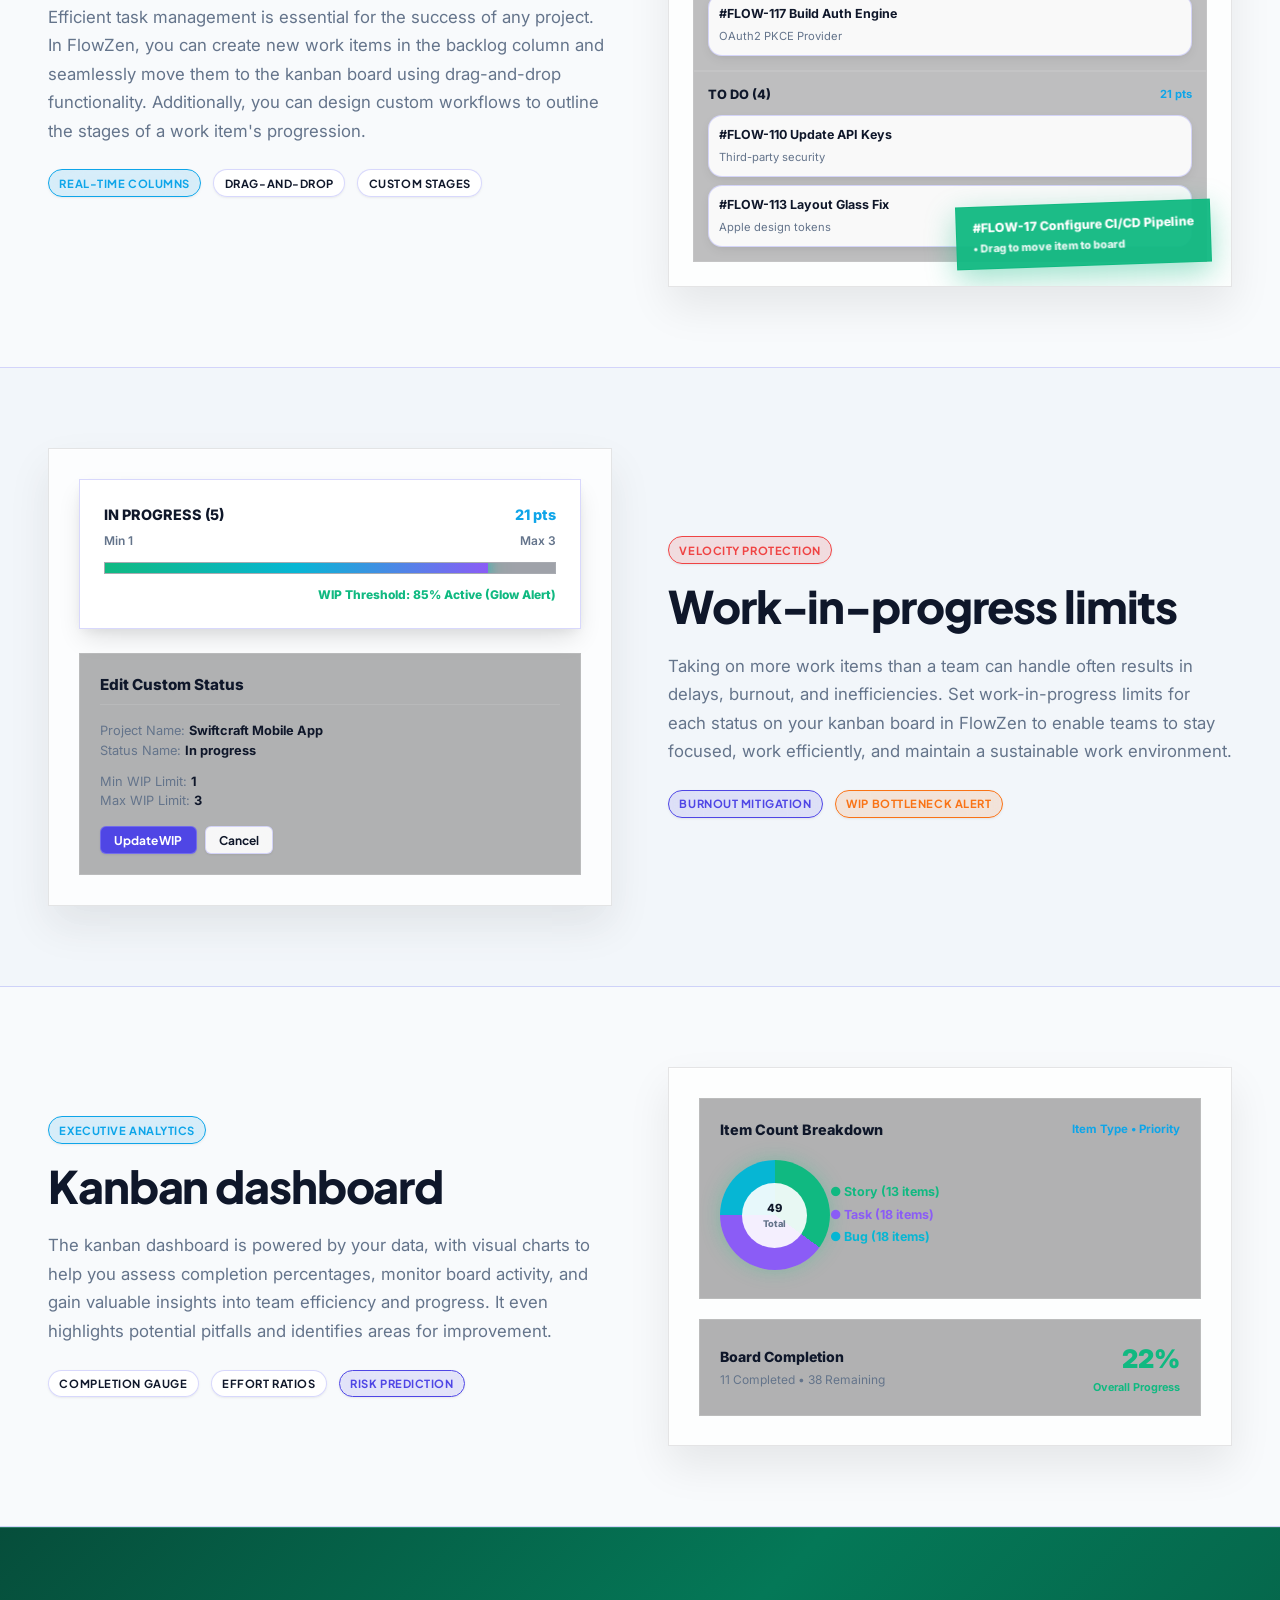
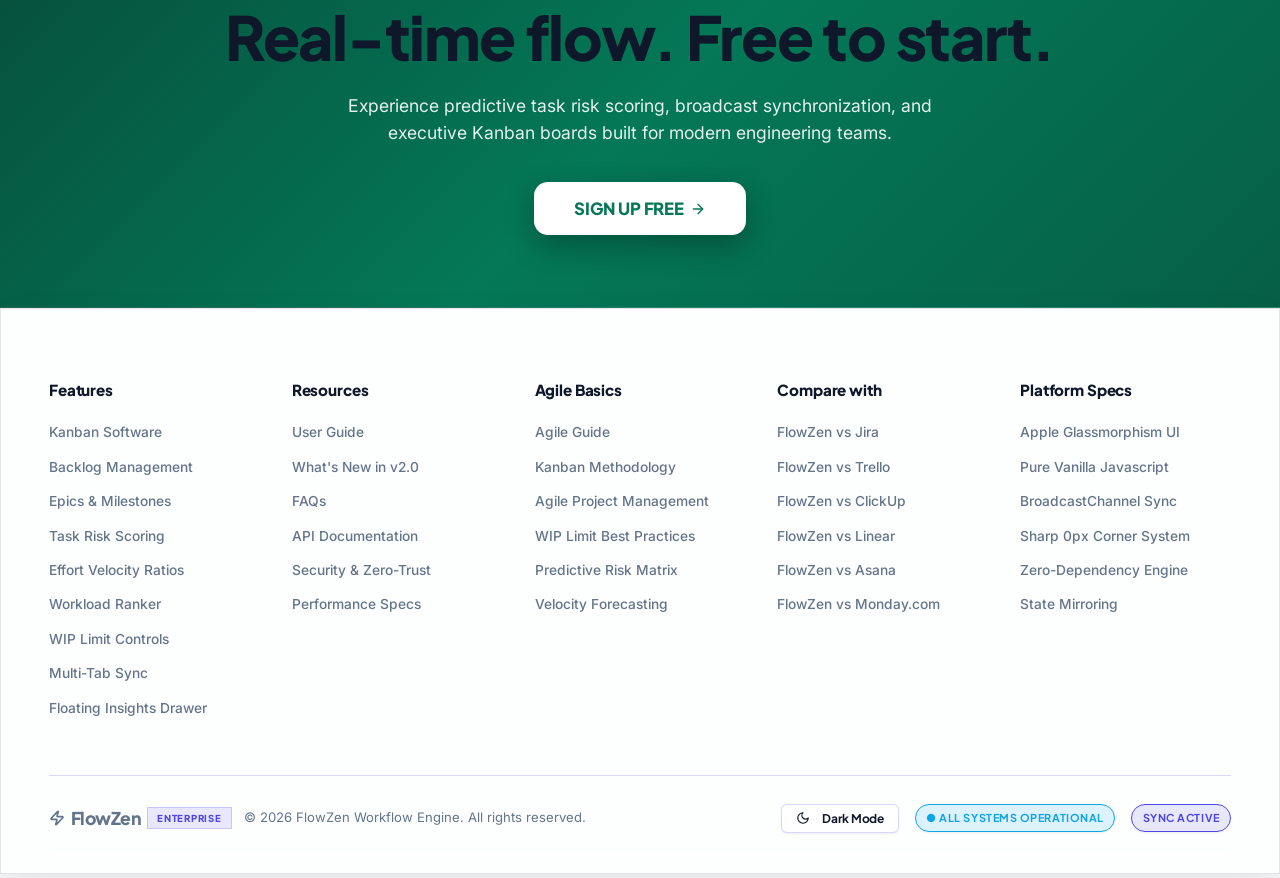
==== commit 7076480d: "Remove Command button from navbar across all pages and fix password eye toggle icon direction" ====
--- a/index.html
+++ b/index.html
@@ -37,9 +37,6 @@
 
       <div class="flex items-center gap-3" id="nav-actions-container">
         <a href="#circular-hub" class="font-bold hidden-mobile">Features</a>
-        <button class="btn btn-sm btn-outline hidden-mobile" id="nav-cmd-hub-btn" title="Open Command Palette & Shortcuts (⌘K)">
-          <span style="font-size: 0.78rem;">⚡ Command</span> <kbd class="kbd-badge" style="font-size: 0.65rem;">⌘K</kbd>
-        </button>
         <button class="btn btn-sm btn-outline theme-toggle-btn">
           Dark Mode
         </button>
@@ -862,8 +859,8 @@
               <div style="position: relative; display: flex; align-items: center; width: 100%;">
                 <input type="password" class="input" id="auth-password-input" required placeholder="••••••••" style="padding-right: 2.75rem;" />
                 <button type="button" id="toggle-password-visibility-btn" style="position: absolute; right: 10px; background: transparent; border: none; color: var(--color-muted); cursor: pointer; display: flex; align-items: center; justify-content: center; padding: 4px; z-index: 10;" title="Toggle Password Visibility">
-                  <svg id="eye-icon-show" width="18" height="18" viewBox="0 0 24 24" fill="none" stroke="currentColor" stroke-width="2" stroke-linecap="round" stroke-linejoin="round"><path d="M2 12s3-7 10-7 10 7 10 7-3 7-10 7-10-7-10-7Z"/><circle cx="12" cy="12" r="3"/></svg>
-                  <svg id="eye-icon-hide" width="18" height="18" viewBox="0 0 24 24" fill="none" stroke="currentColor" stroke-width="2" stroke-linecap="round" stroke-linejoin="round" style="display: none;"><path d="M9.88 9.88a3 3 0 1 0 4.24 4.24"/><path d="M10.73 5.08A10.43 10.43 0 0 1 12 5c7 0 10 7 10 7a13.16 13.16 0 0 1-1.67 2.68"/><path d="M6.61 6.61A13.52 13.52 0 0 0 2 12s3 7 10 7a9.74 9.74 0 0 0 5.39-1.61"/><line x1="2" x2="22" y1="2" y2="22"/></svg>
+                  <svg id="eye-icon-hide" width="18" height="18" viewBox="0 0 24 24" fill="none" stroke="currentColor" stroke-width="2" stroke-linecap="round" stroke-linejoin="round"><path d="M9.88 9.88a3 3 0 1 0 4.24 4.24"/><path d="M10.73 5.08A10.43 10.43 0 0 1 12 5c7 0 10 7 10 7a13.16 13.16 0 0 1-1.67 2.68"/><path d="M6.61 6.61A13.52 13.52 0 0 0 2 12s3 7 10 7a9.74 9.74 0 0 0 5.39-1.61"/><line x1="2" x2="22" y1="2" y2="22"/></svg>
+                  <svg id="eye-icon-show" width="18" height="18" viewBox="0 0 24 24" fill="none" stroke="currentColor" stroke-width="2" stroke-linecap="round" stroke-linejoin="round" style="display: none;"><path d="M2 12s3-7 10-7 10 7 10 7-3 7-10 7-10-7-10-7Z"/><circle cx="12" cy="12" r="3"/></svg>
                 </button>
               </div>
             </div>
@@ -941,8 +938,6 @@
         initTheme();
         initCommandPalette();
 
-        const cmdBtn = document.getElementById("nav-cmd-hub-btn");
-        if (cmdBtn) cmdBtn.onclick = () => openCommandPalette();
         initLiveKanbanShowcase();
 
         // Zoho Sprints Style Hero Floating Cards Scroll Parallax & Convergence Engine
@@ -1016,10 +1011,16 @@
         if (togglePwBtn && pwInput) {
           togglePwBtn.addEventListener("click", (e) => {
             e.preventDefault();
-            const isPw = pwInput.type === "password";
-            pwInput.type = isPw ? "text" : "password";
-            if (eyeShow) eyeShow.style.display = isPw ? "none" : "block";
-            if (eyeHide) eyeHide.style.display = isPw ? "block" : "none";
+            const isCurrentlyPassword = pwInput.type === "password";
+            if (isCurrentlyPassword) {
+              pwInput.type = "text";
+              if (eyeShow) eyeShow.style.display = "block";
+              if (eyeHide) eyeHide.style.display = "none";
+            } else {
+              pwInput.type = "password";
+              if (eyeShow) eyeShow.style.display = "none";
+              if (eyeHide) eyeHide.style.display = "block";
+            }
           });
         }
 
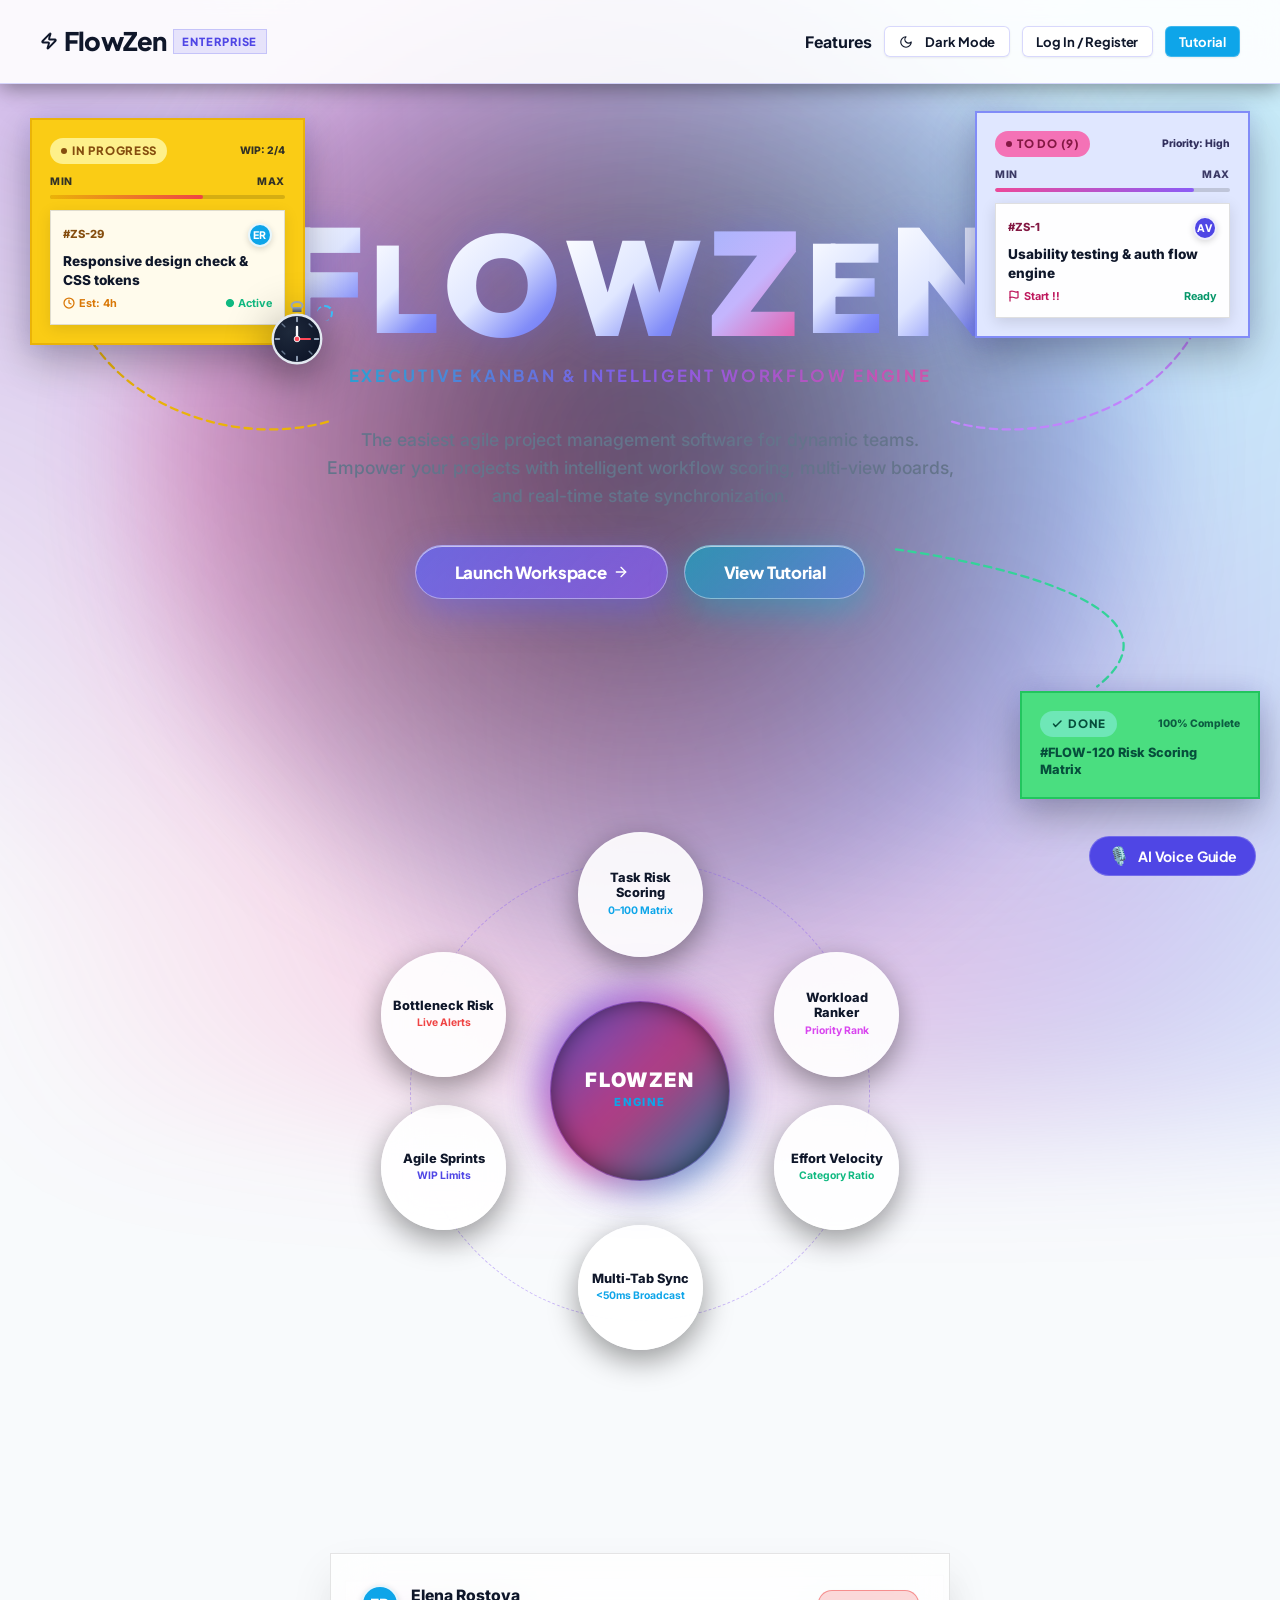
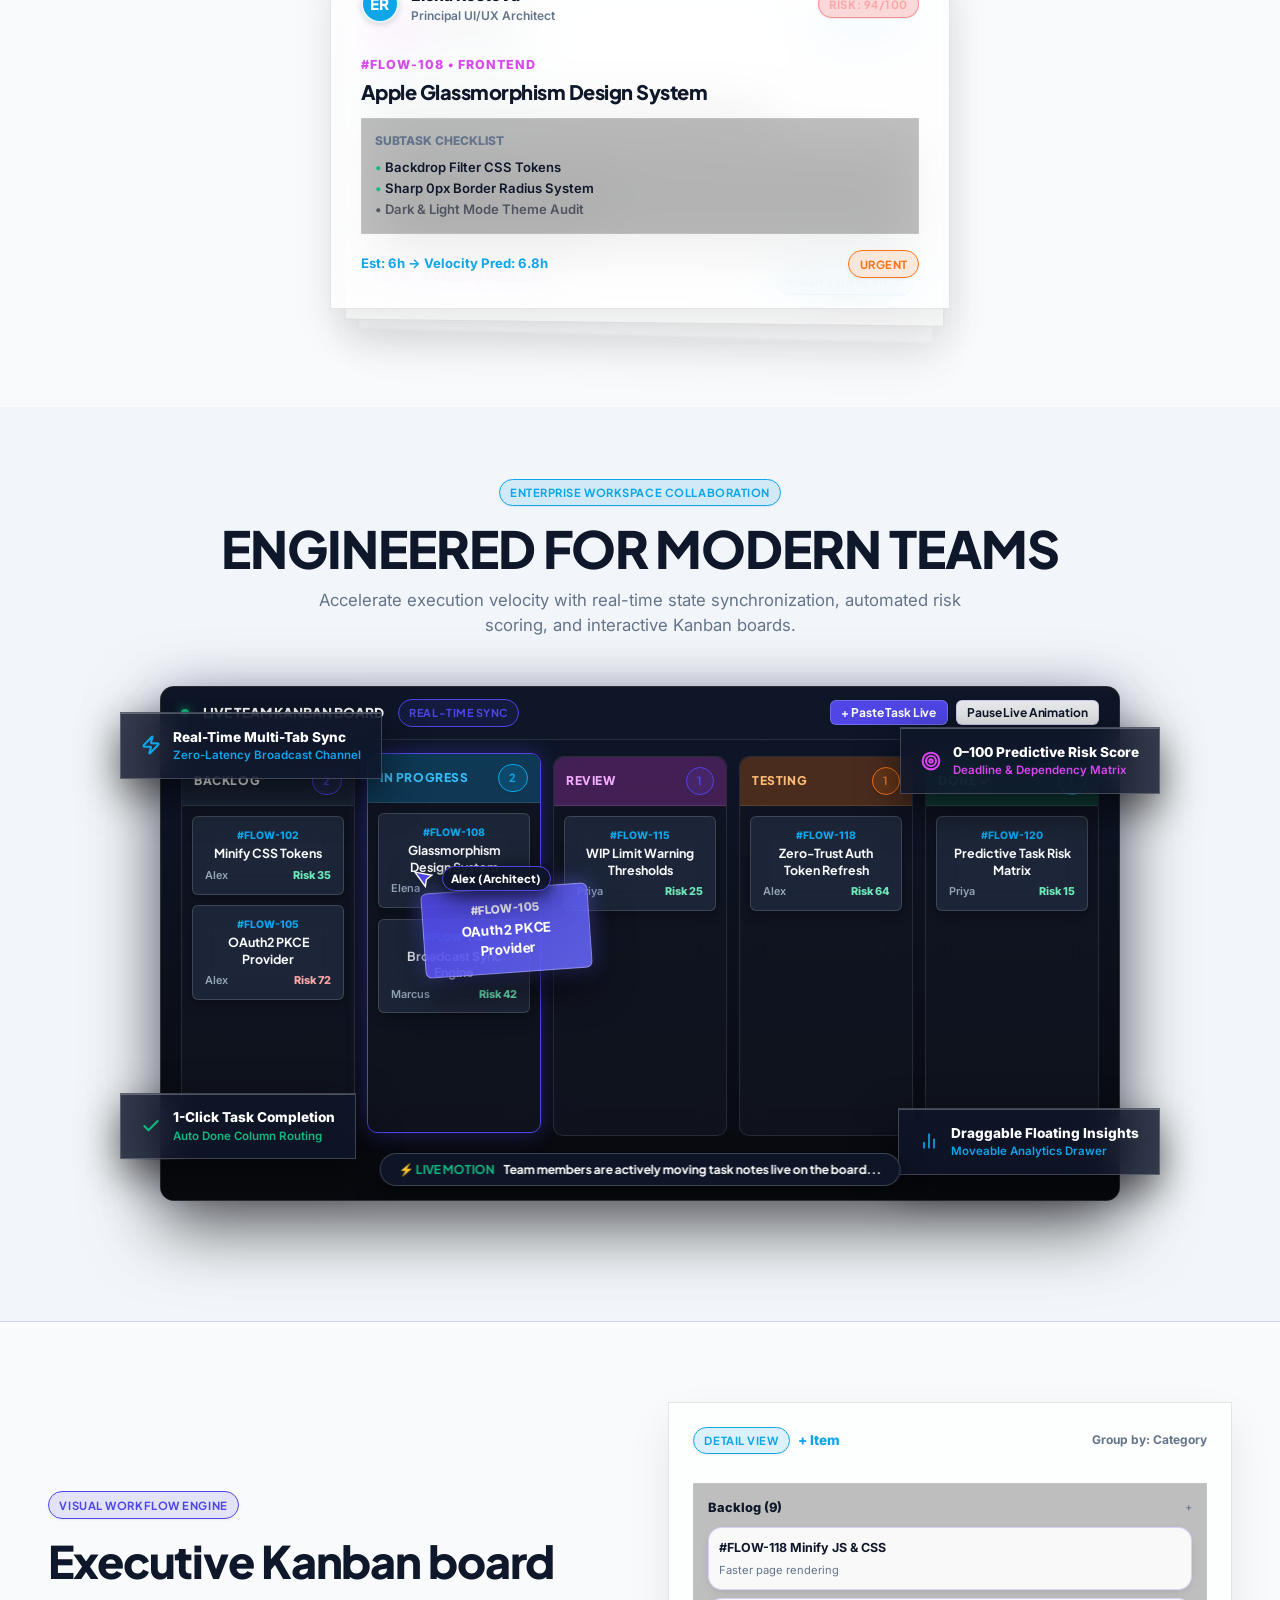
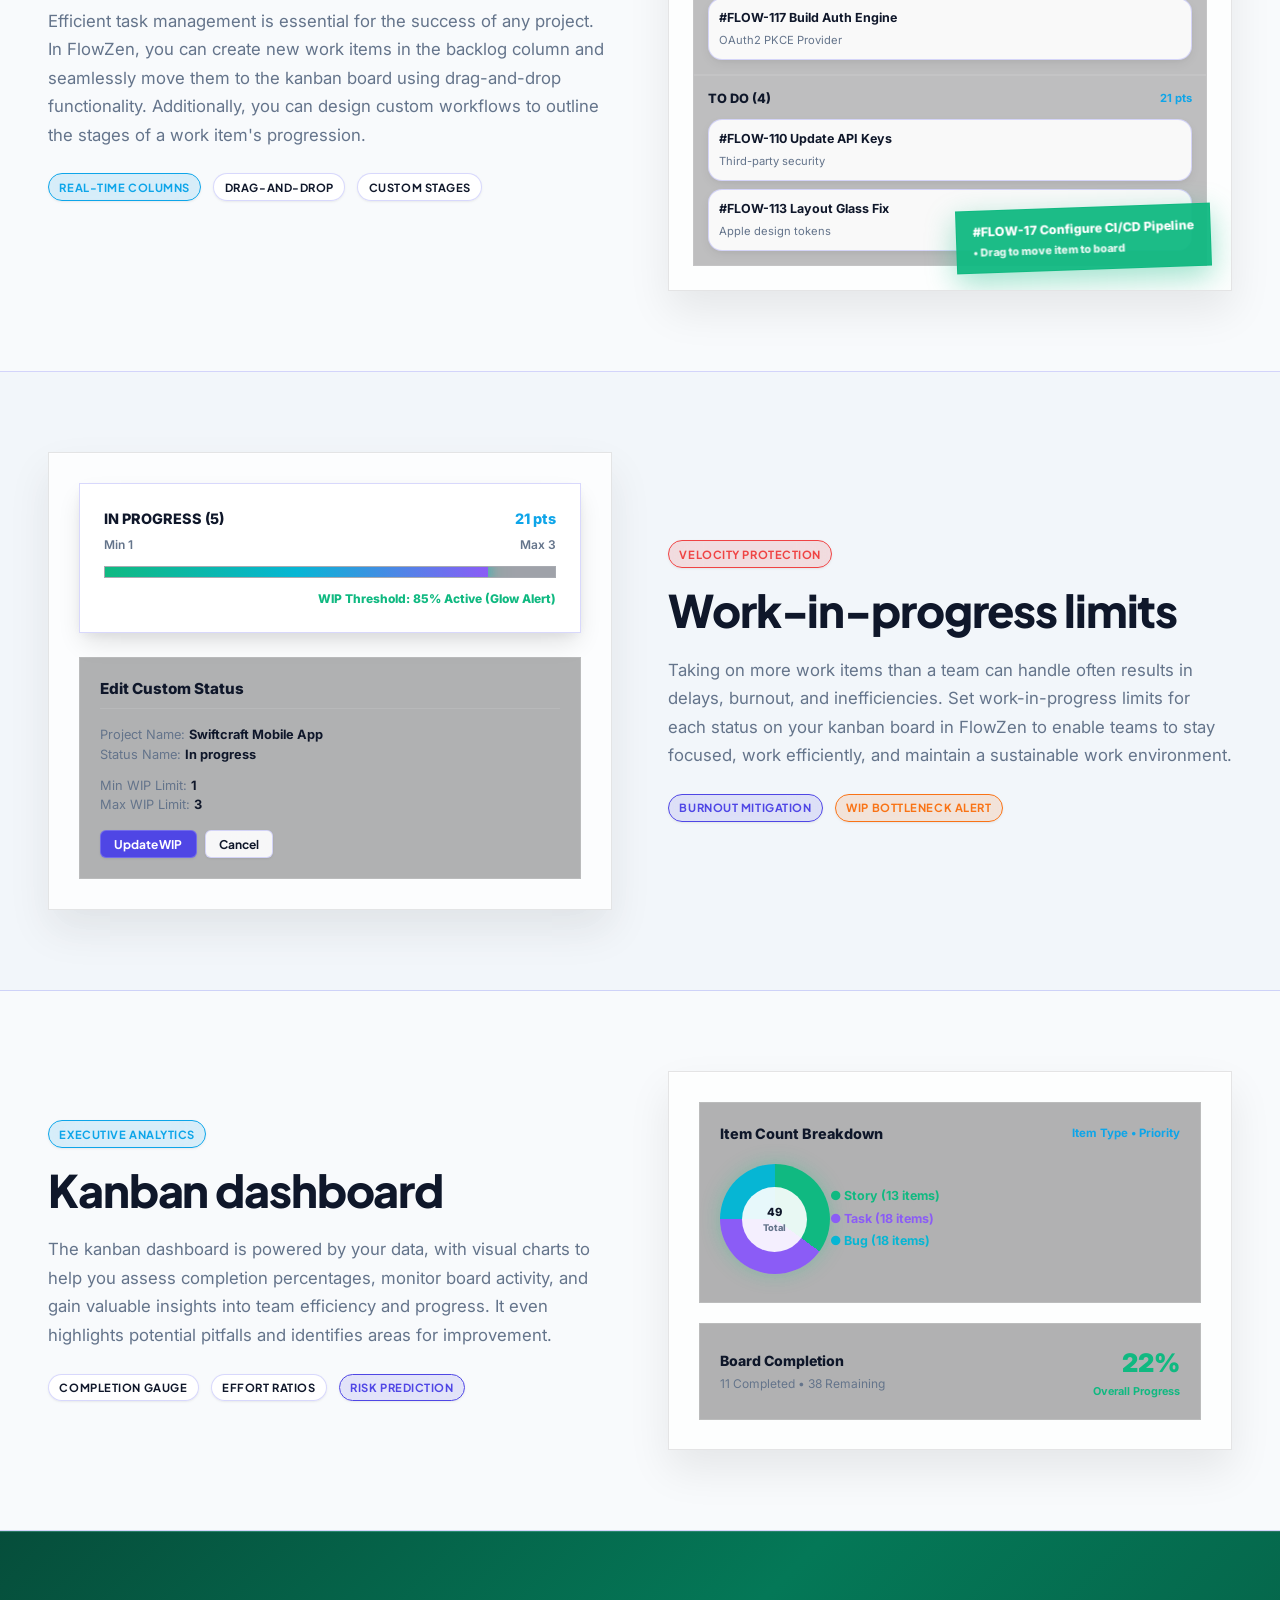
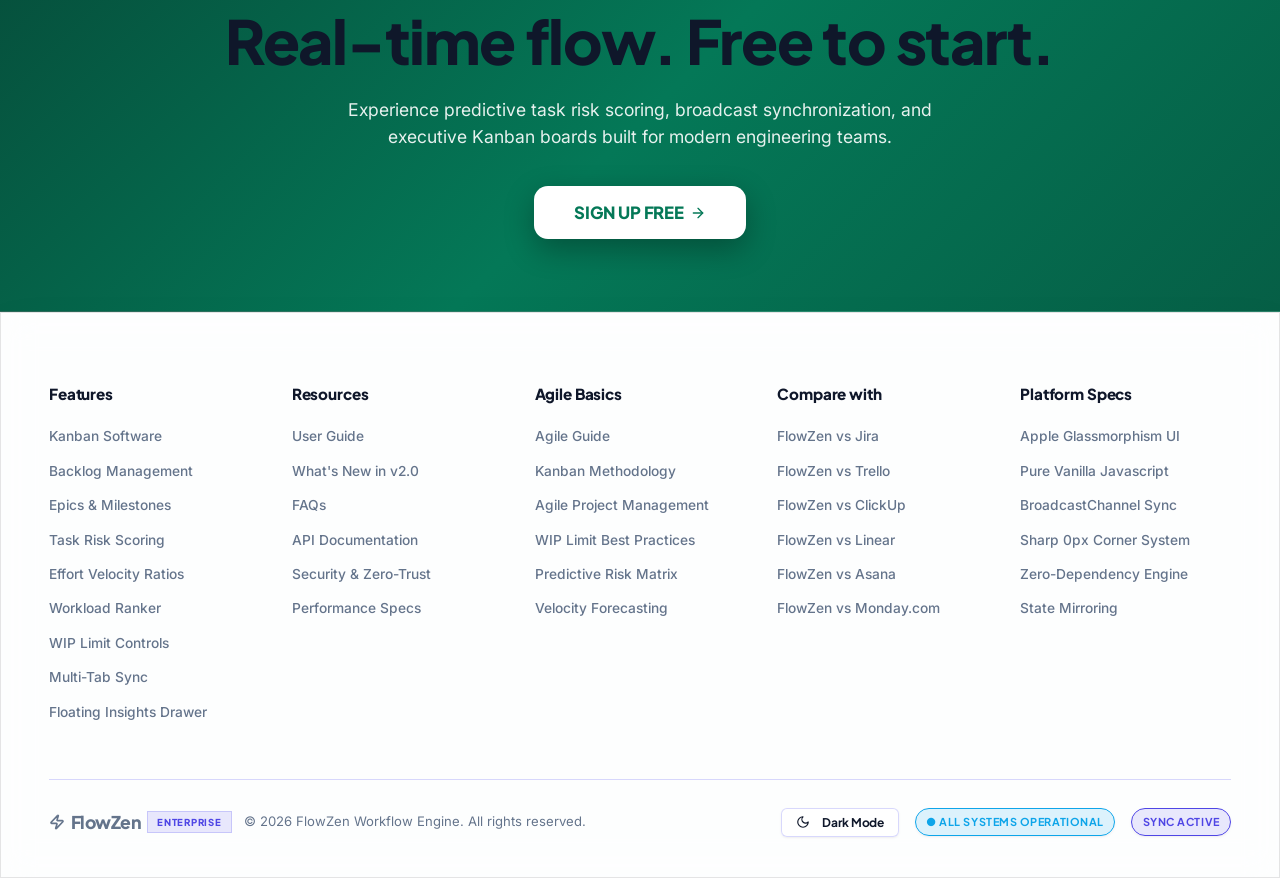
==== commit 145a5777: "Add ElevenLabs Conversational AI voice tutorial agent & interactive audio tour" ====
--- a/index.html
+++ b/index.html
@@ -929,6 +929,7 @@
       } from "./js/ui-utils.js";
       import { initLiveKanbanShowcase } from "./js/live-kanban-showcase.js";
       import { initCommandPalette, openCommandPalette } from "./js/command-palette.js";
+      import { initElevenLabsVoice, renderVoiceTutorialModalContent, createFloatingVoicePill } from "./js/elevenlabs-voice.js";
 
       let isSignUpMode = false;
       let cardDeckIndex = 0;
@@ -937,8 +938,13 @@
       document.addEventListener("DOMContentLoaded", () => {
         initTheme();
         initCommandPalette();
+        initElevenLabsVoice();
 
         initLiveKanbanShowcase();
+
+        createFloatingVoicePill(() => {
+          openVoiceTutorialModal();
+        });
 
         // Zoho Sprints Style Hero Floating Cards Scroll Parallax & Convergence Engine
         const cardLeft = document.getElementById("parallax-card-left");
@@ -1186,17 +1192,22 @@
           });
         }
 
-        document
-          .getElementById("nav-tutorial-btn")
-          .addEventListener("click", () => {
+        function openVoiceTutorialModal() {
+          const tutorialModal = document.getElementById("tutorial-modal");
+          if (tutorialModal) {
+            renderVoiceTutorialModalContent(tutorialModal);
             openModal("tutorial-modal");
+          }
+        }
+
+        document.getElementById("nav-tutorial-btn")?.addEventListener("click", openVoiceTutorialModal);
+        document.getElementById("hero-tutorial-btn")?.addEventListener("click", openVoiceTutorialModal);
+        document.querySelectorAll("[href='#tutorial-modal']").forEach(el => {
+          el.addEventListener("click", (e) => {
+            e.preventDefault();
+            openVoiceTutorialModal();
           });
-
-        document
-          .getElementById("hero-tutorial-btn")
-          .addEventListener("click", () => {
-            openModal("tutorial-modal");
-          });
+        });
 
         document
           .getElementById("demo-quick-login-btn")
--- a/css/components.css
+++ b/css/components.css
@@ -1440,5 +1440,44 @@
   }
 }
 
-
-
+/* 14. ELEVENLABS CONVERSATIONAL AI VOICE TUTORIAL STYLES */
+.convai-widget-wrapper {
+  display: flex;
+  justify-content: center;
+  align-items: center;
+  width: 100%;
+  margin: 0 auto;
+}
+
+elevenlabs-convai {
+  width: 100%;
+  max-width: 480px;
+  border-radius: 0px !important;
+}
+
+.voice-visualizer-box {
+  background: var(--bg-card);
+  backdrop-filter: blur(12px);
+  -webkit-backdrop-filter: blur(12px);
+}
+
+.tour-chapter-card:hover {
+  border-color: #4F46E5 !important;
+  box-shadow: 4px 4px 0px #000 !important;
+}
+
+.quick-ask-btn {
+  font-size: 0.78rem !important;
+  padding: 4px 10px !important;
+  border-radius: 0px !important;
+}
+
+.quick-ask-btn:hover {
+  background: #4F46E5 !important;
+  color: #FFFFFF !important;
+  border-color: #000 !important;
+}
+
+
+
+
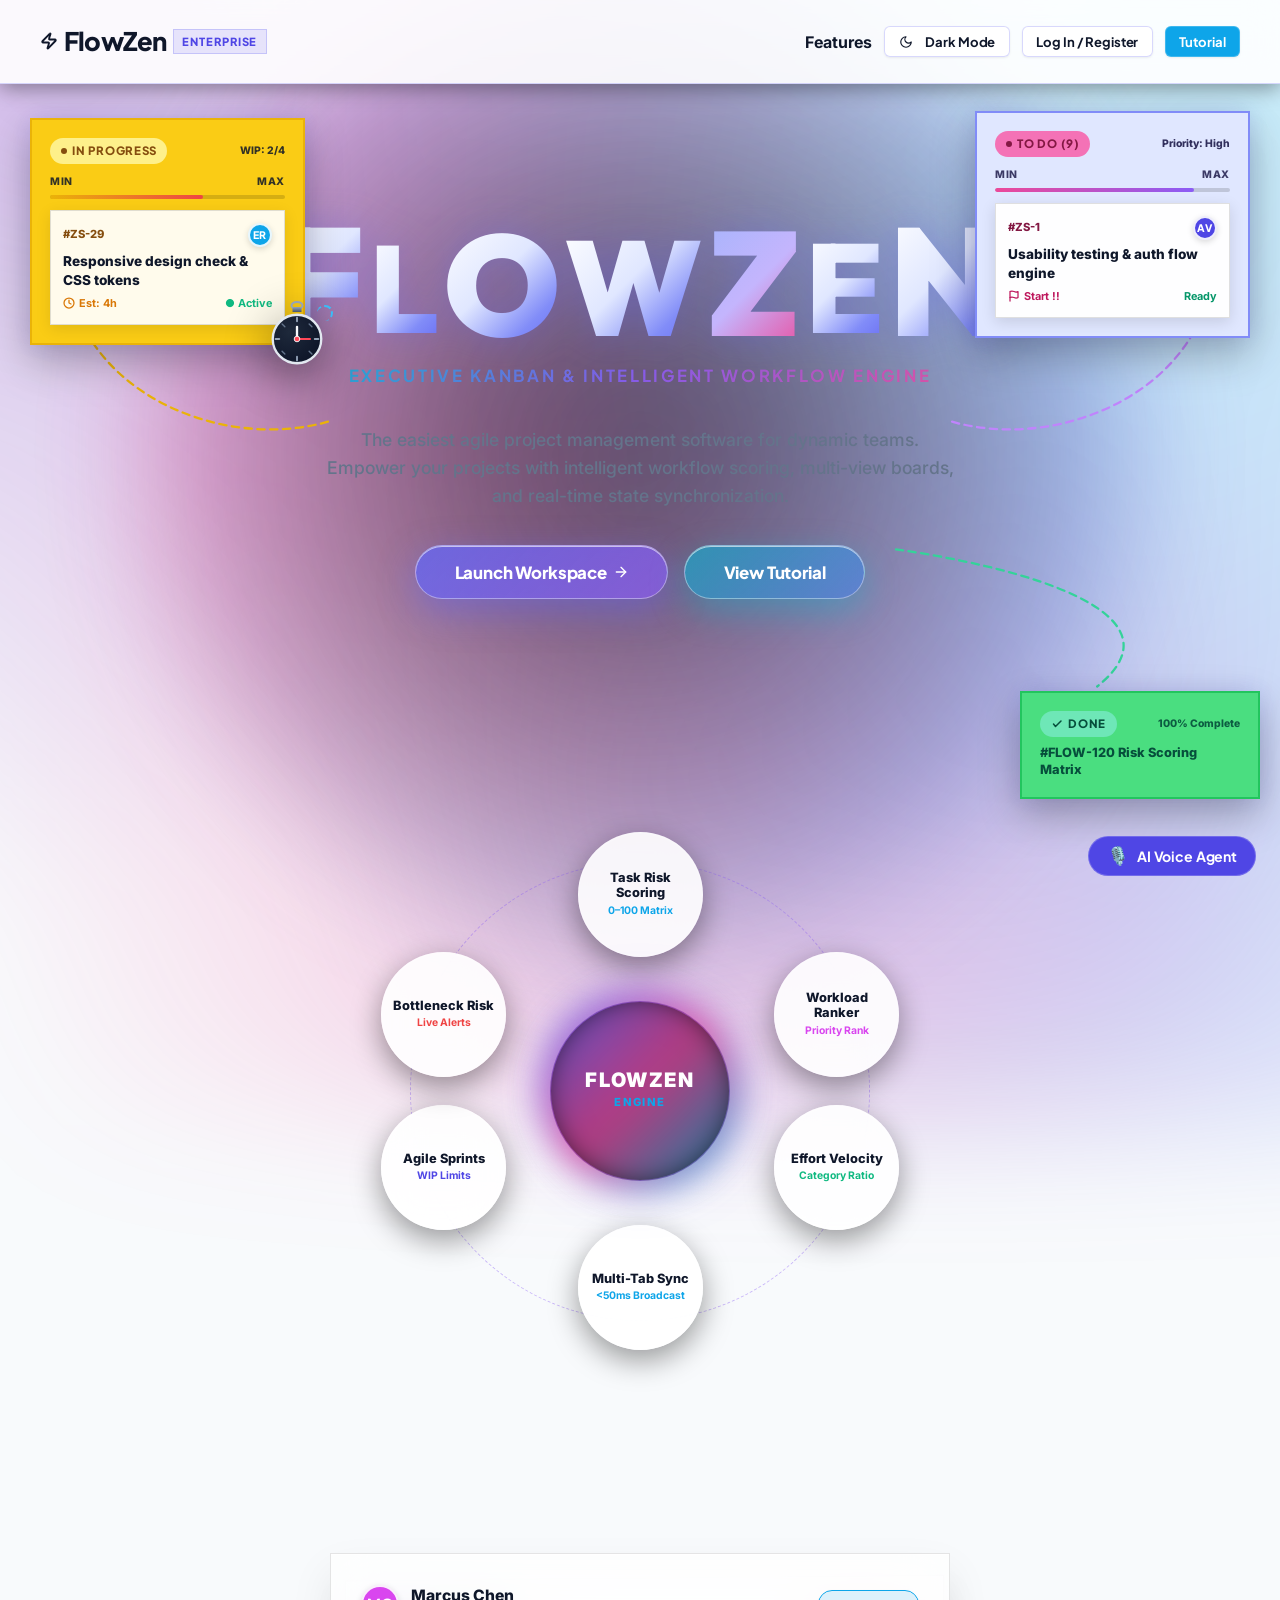
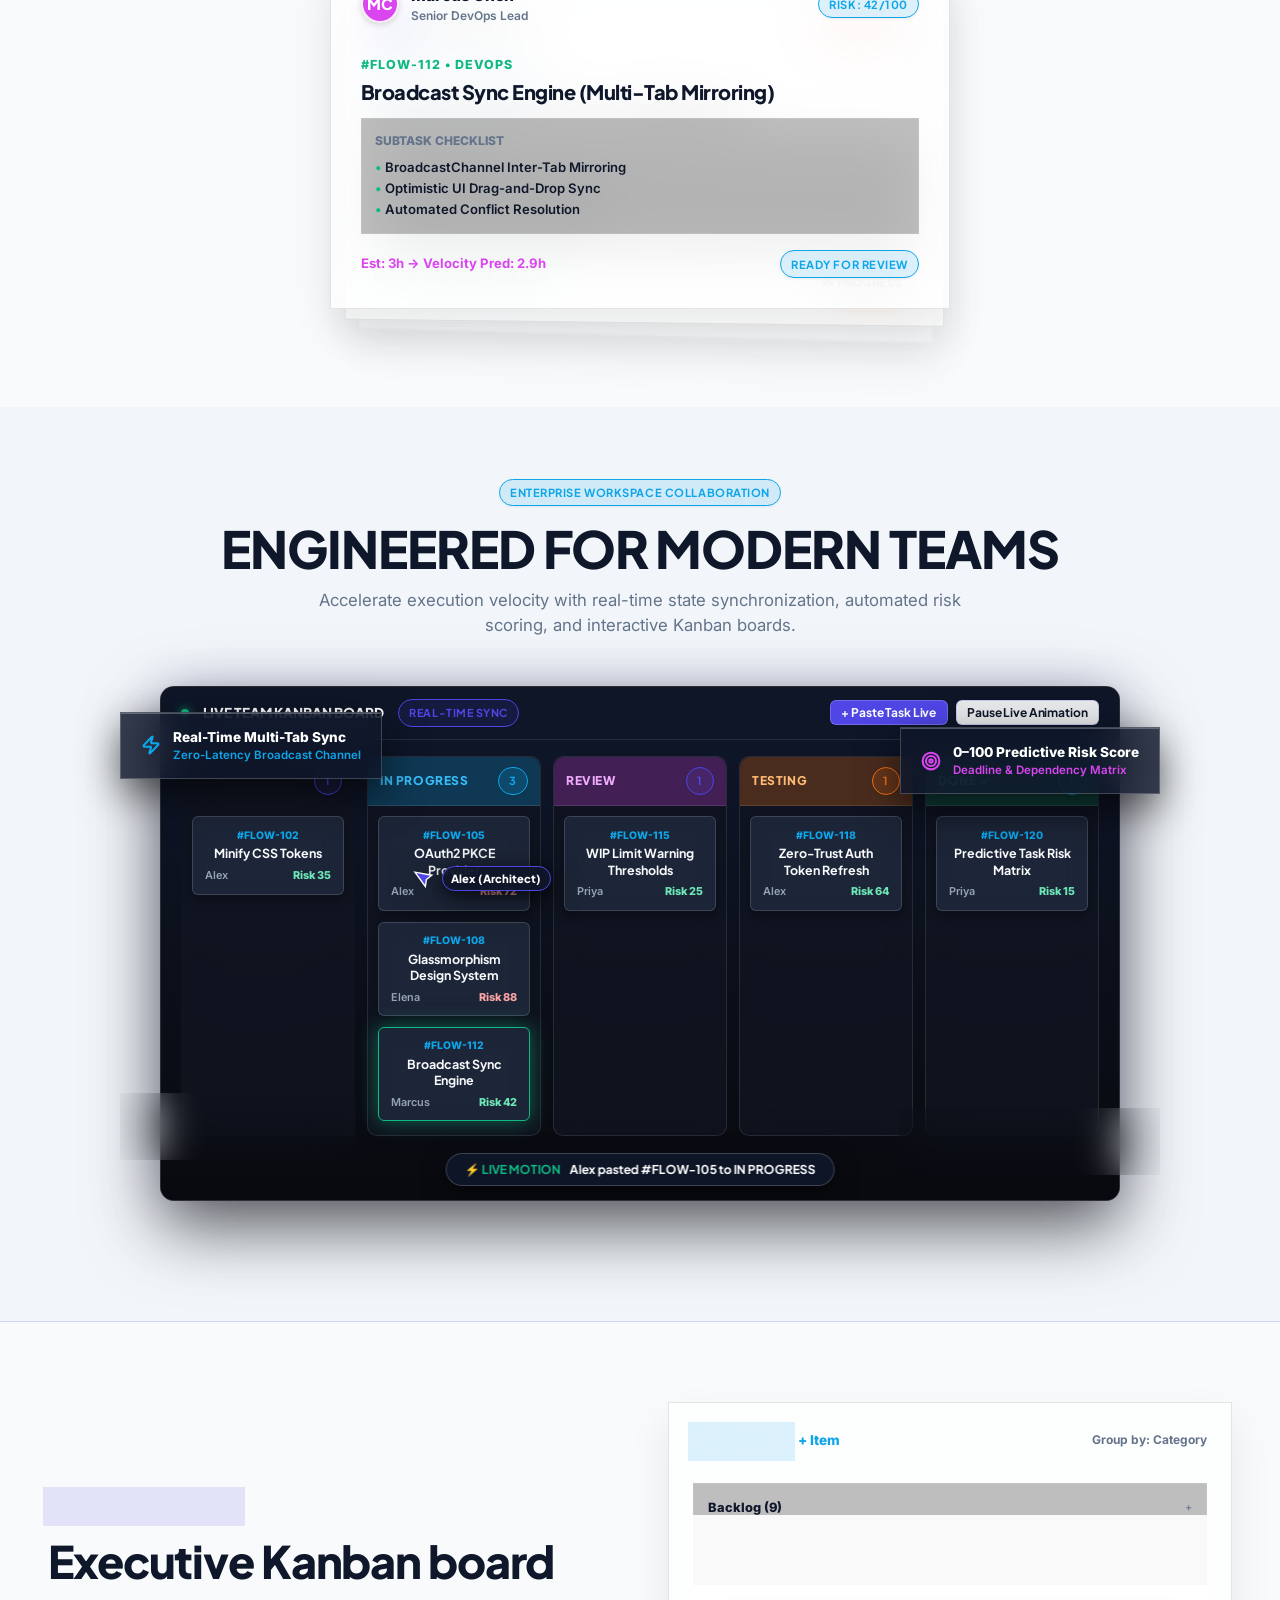
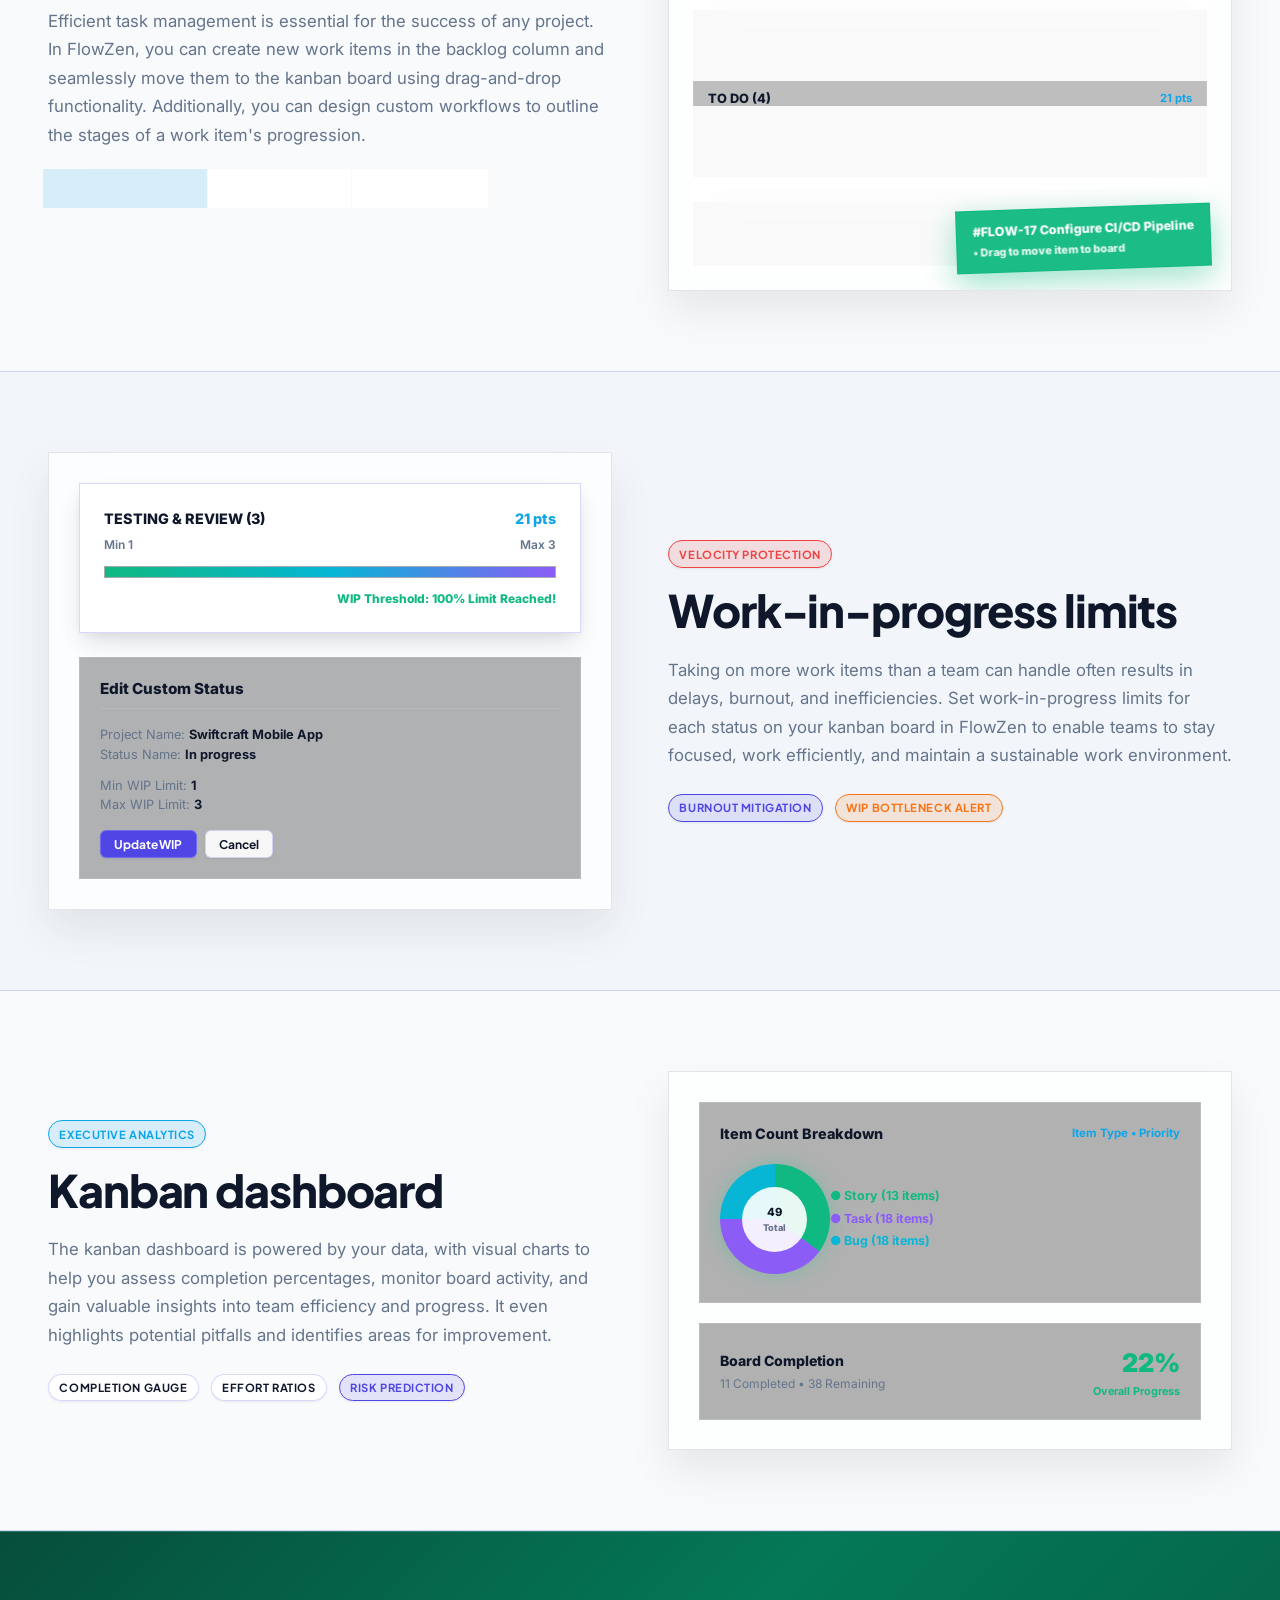
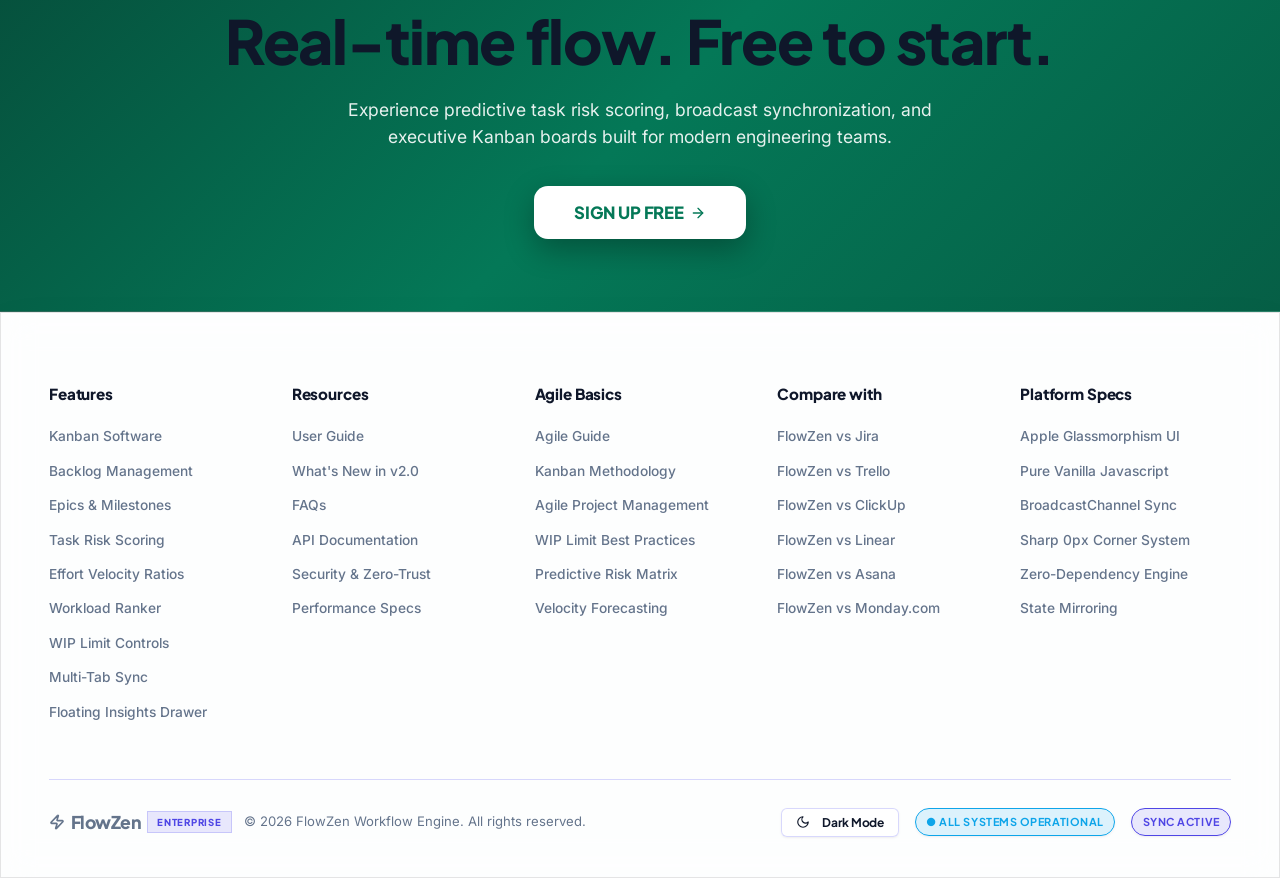
==== commit 94de7307: "Direct Live AI Guided Tour execution with demo account auto-login and mid-tour Q&A input bar" ====
--- a/index.html
+++ b/index.html
@@ -1192,21 +1192,23 @@
           });
         }
 
-        function openVoiceTutorialModal() {
-          const tutorialModal = document.getElementById("tutorial-modal");
-          if (tutorialModal) {
-            renderVoiceTutorialModalContent(tutorialModal);
-            openModal("tutorial-modal");
+        async function launchDirectLiveTutorial(e) {
+          if (e) e.preventDefault();
+          try {
+            demoQuickLogin();
+          } catch (err) {
+            console.warn('Demo login note:', err);
           }
-        }
-
-        document.getElementById("nav-tutorial-btn")?.addEventListener("click", openVoiceTutorialModal);
-        document.getElementById("hero-tutorial-btn")?.addEventListener("click", openVoiceTutorialModal);
+          const tourModule = await import('./js/live-demo-tour.js');
+          if (tourModule && typeof tourModule.startLiveGuidedDemo === 'function') {
+            tourModule.startLiveGuidedDemo();
+          }
+        }
+
+        document.getElementById("nav-tutorial-btn")?.addEventListener("click", launchDirectLiveTutorial);
+        document.getElementById("hero-tutorial-btn")?.addEventListener("click", launchDirectLiveTutorial);
         document.querySelectorAll("[href='#tutorial-modal']").forEach(el => {
-          el.addEventListener("click", (e) => {
-            e.preventDefault();
-            openVoiceTutorialModal();
-          });
+          el.addEventListener("click", launchDirectLiveTutorial);
         });
 
         document
--- a/css/components.css
+++ b/css/components.css
@@ -1447,37 +1447,23 @@
   align-items: center;
   width: 100%;
   margin: 0 auto;
+  position: relative;
+  z-index: 10;
 }
 
 elevenlabs-convai {
   width: 100%;
   max-width: 480px;
-  border-radius: 0px !important;
-}
-
-.voice-visualizer-box {
-  background: var(--bg-card);
-  backdrop-filter: blur(12px);
-  -webkit-backdrop-filter: blur(12px);
-}
-
-.tour-chapter-card:hover {
-  border-color: #4F46E5 !important;
-  box-shadow: 4px 4px 0px #000 !important;
-}
-
-.quick-ask-btn {
-  font-size: 0.78rem !important;
-  padding: 4px 10px !important;
-  border-radius: 0px !important;
-}
-
-.quick-ask-btn:hover {
-  background: #4F46E5 !important;
+  border-radius: 12px !important;
+}
+
+.modal-close:hover {
+  background: var(--primary) !important;
   color: #FFFFFF !important;
   border-color: #000 !important;
-}
-
-
-
-
+  transform: rotate(90deg);
+}
+
+
+
+
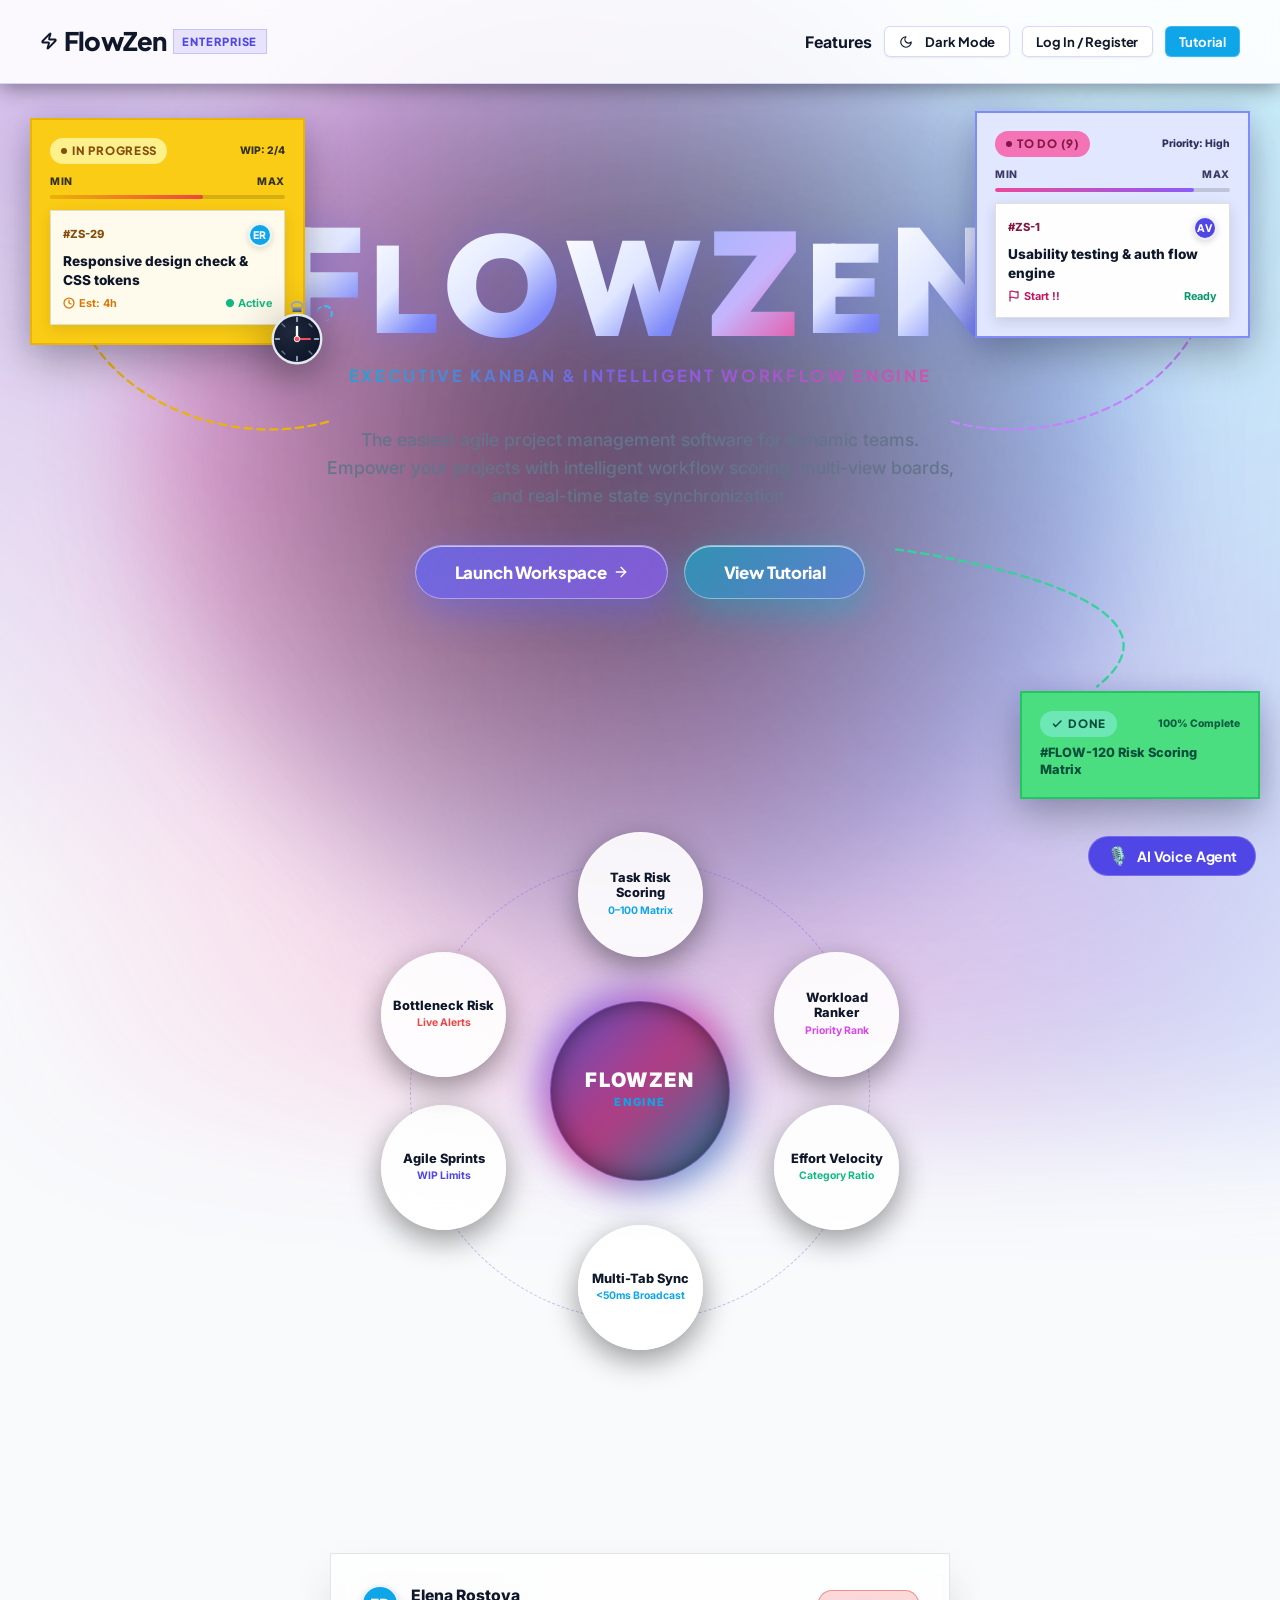
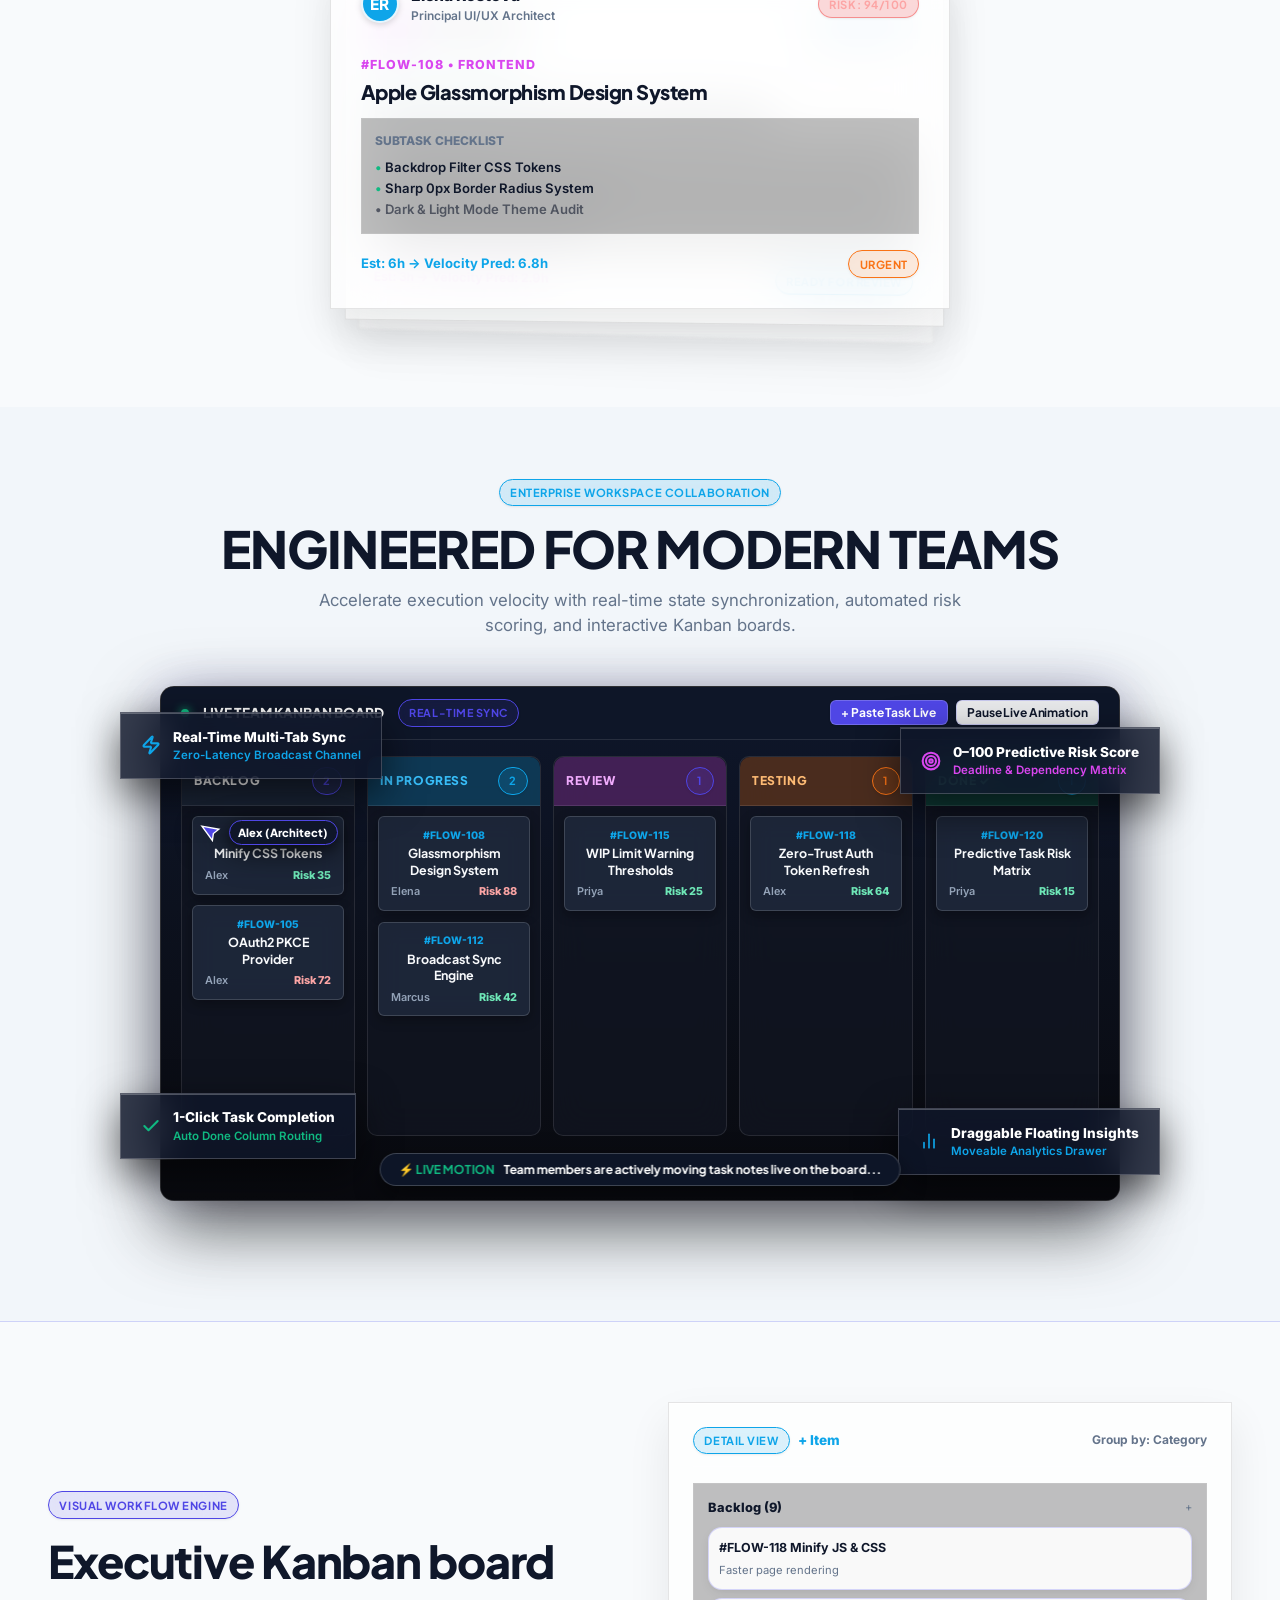
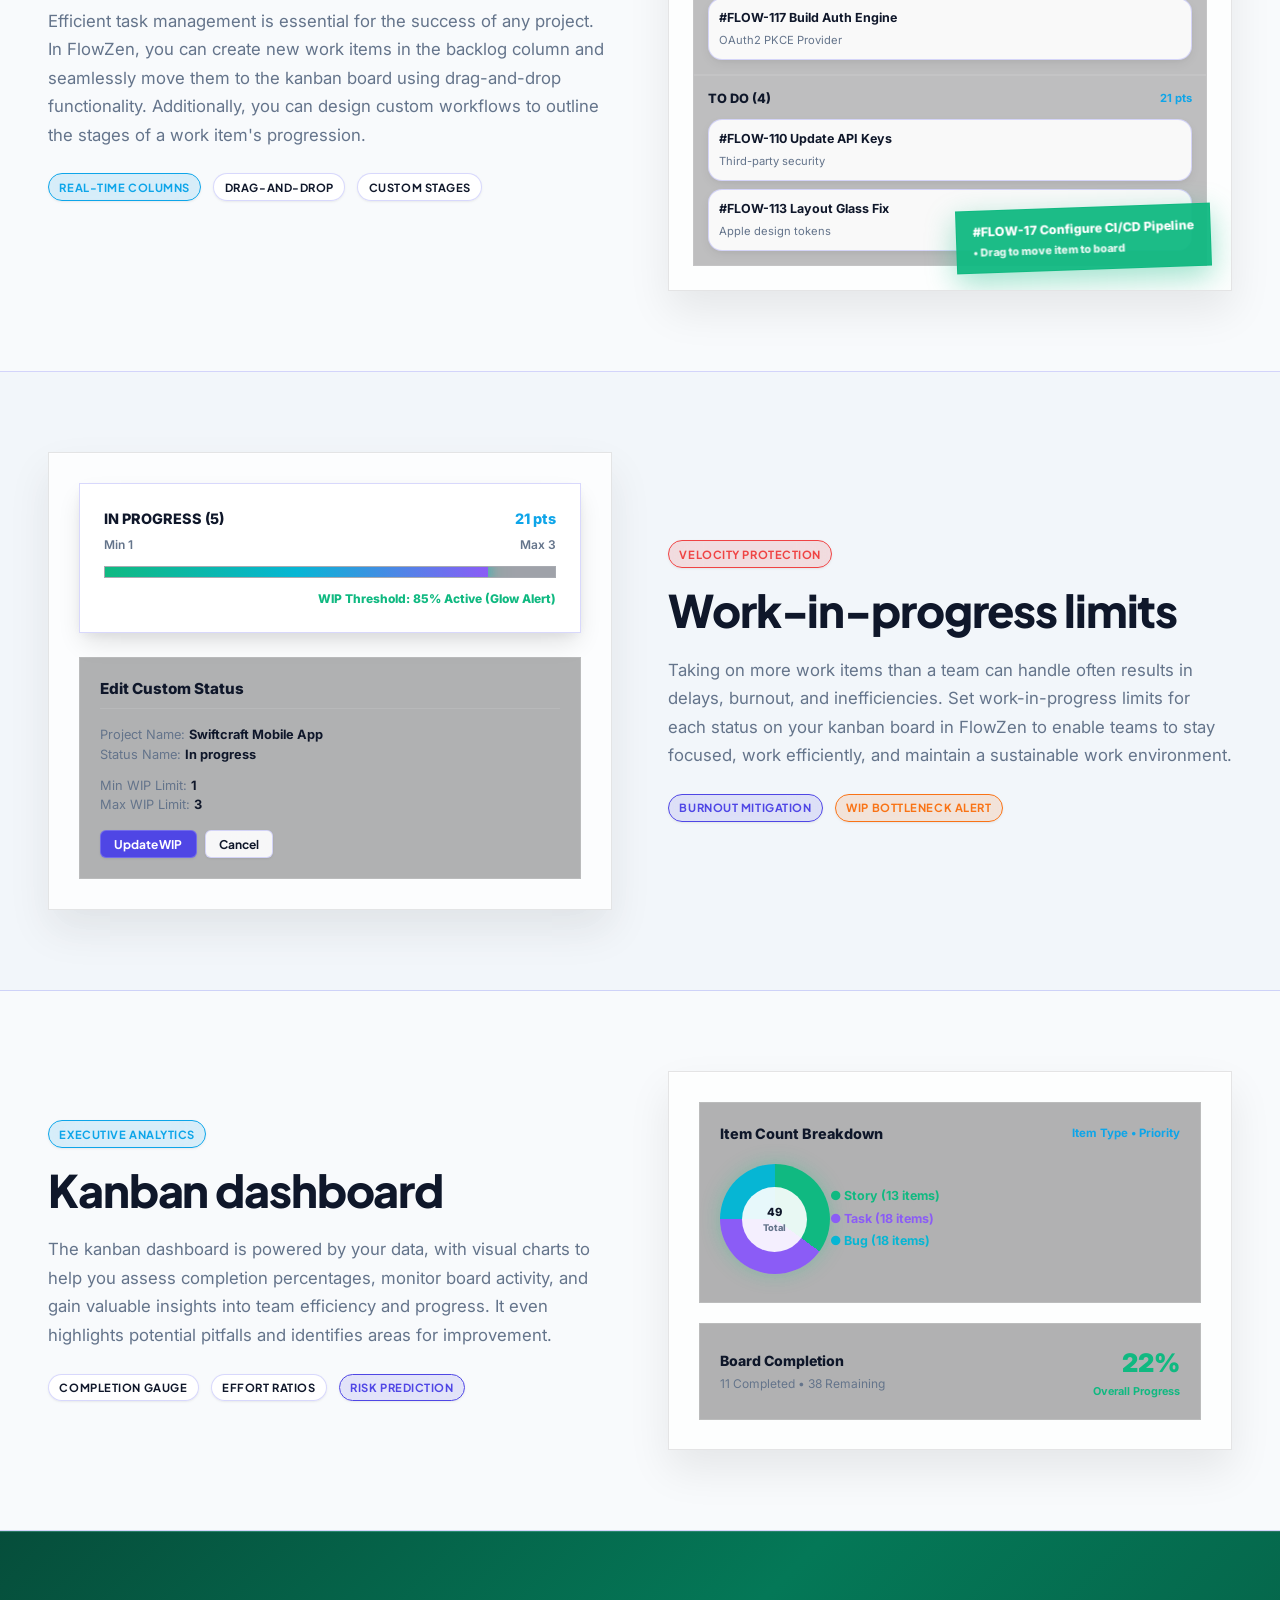
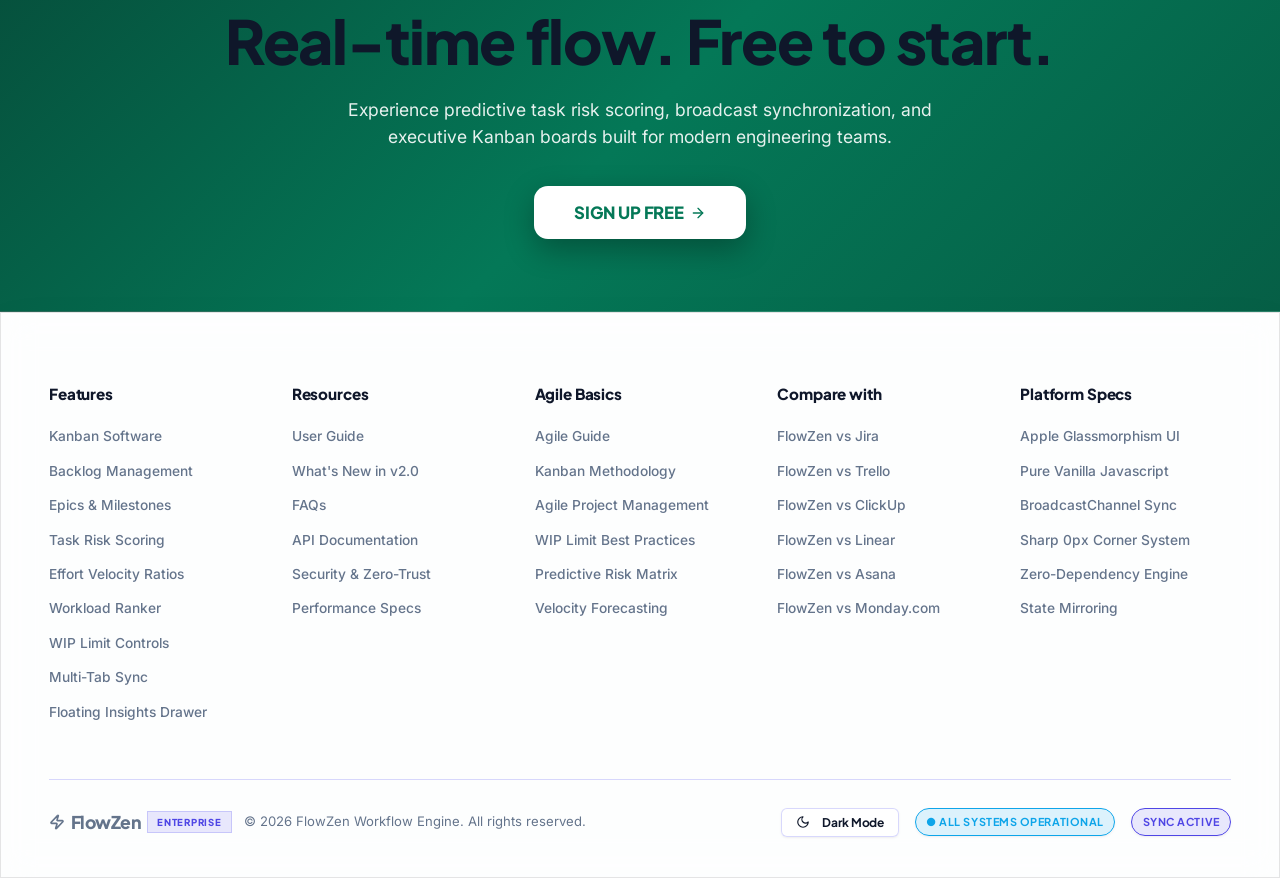
==== commit 4f6feab6: "Fix synchronous speech synthesis invocation & static module imports for live AI demo" ====
--- a/index.html
+++ b/index.html
@@ -930,6 +930,7 @@
       import { initLiveKanbanShowcase } from "./js/live-kanban-showcase.js";
       import { initCommandPalette, openCommandPalette } from "./js/command-palette.js";
       import { initElevenLabsVoice, renderVoiceTutorialModalContent, createFloatingVoicePill } from "./js/elevenlabs-voice.js";
+      import { startLiveGuidedDemo } from "./js/live-demo-tour.js";
 
       let isSignUpMode = false;
       let cardDeckIndex = 0;
@@ -942,8 +943,8 @@
 
         initLiveKanbanShowcase();
 
-        createFloatingVoicePill(() => {
-          openVoiceTutorialModal();
+        createFloatingVoicePill((e) => {
+          launchDirectLiveTutorial(e);
         });
 
         // Zoho Sprints Style Hero Floating Cards Scroll Parallax & Convergence Engine
@@ -1192,17 +1193,14 @@
           });
         }
 
-        async function launchDirectLiveTutorial(e) {
+        function launchDirectLiveTutorial(e) {
           if (e) e.preventDefault();
           try {
             demoQuickLogin();
           } catch (err) {
             console.warn('Demo login note:', err);
           }
-          const tourModule = await import('./js/live-demo-tour.js');
-          if (tourModule && typeof tourModule.startLiveGuidedDemo === 'function') {
-            tourModule.startLiveGuidedDemo();
-          }
+          startLiveGuidedDemo();
         }
 
         document.getElementById("nav-tutorial-btn")?.addEventListener("click", launchDirectLiveTutorial);
